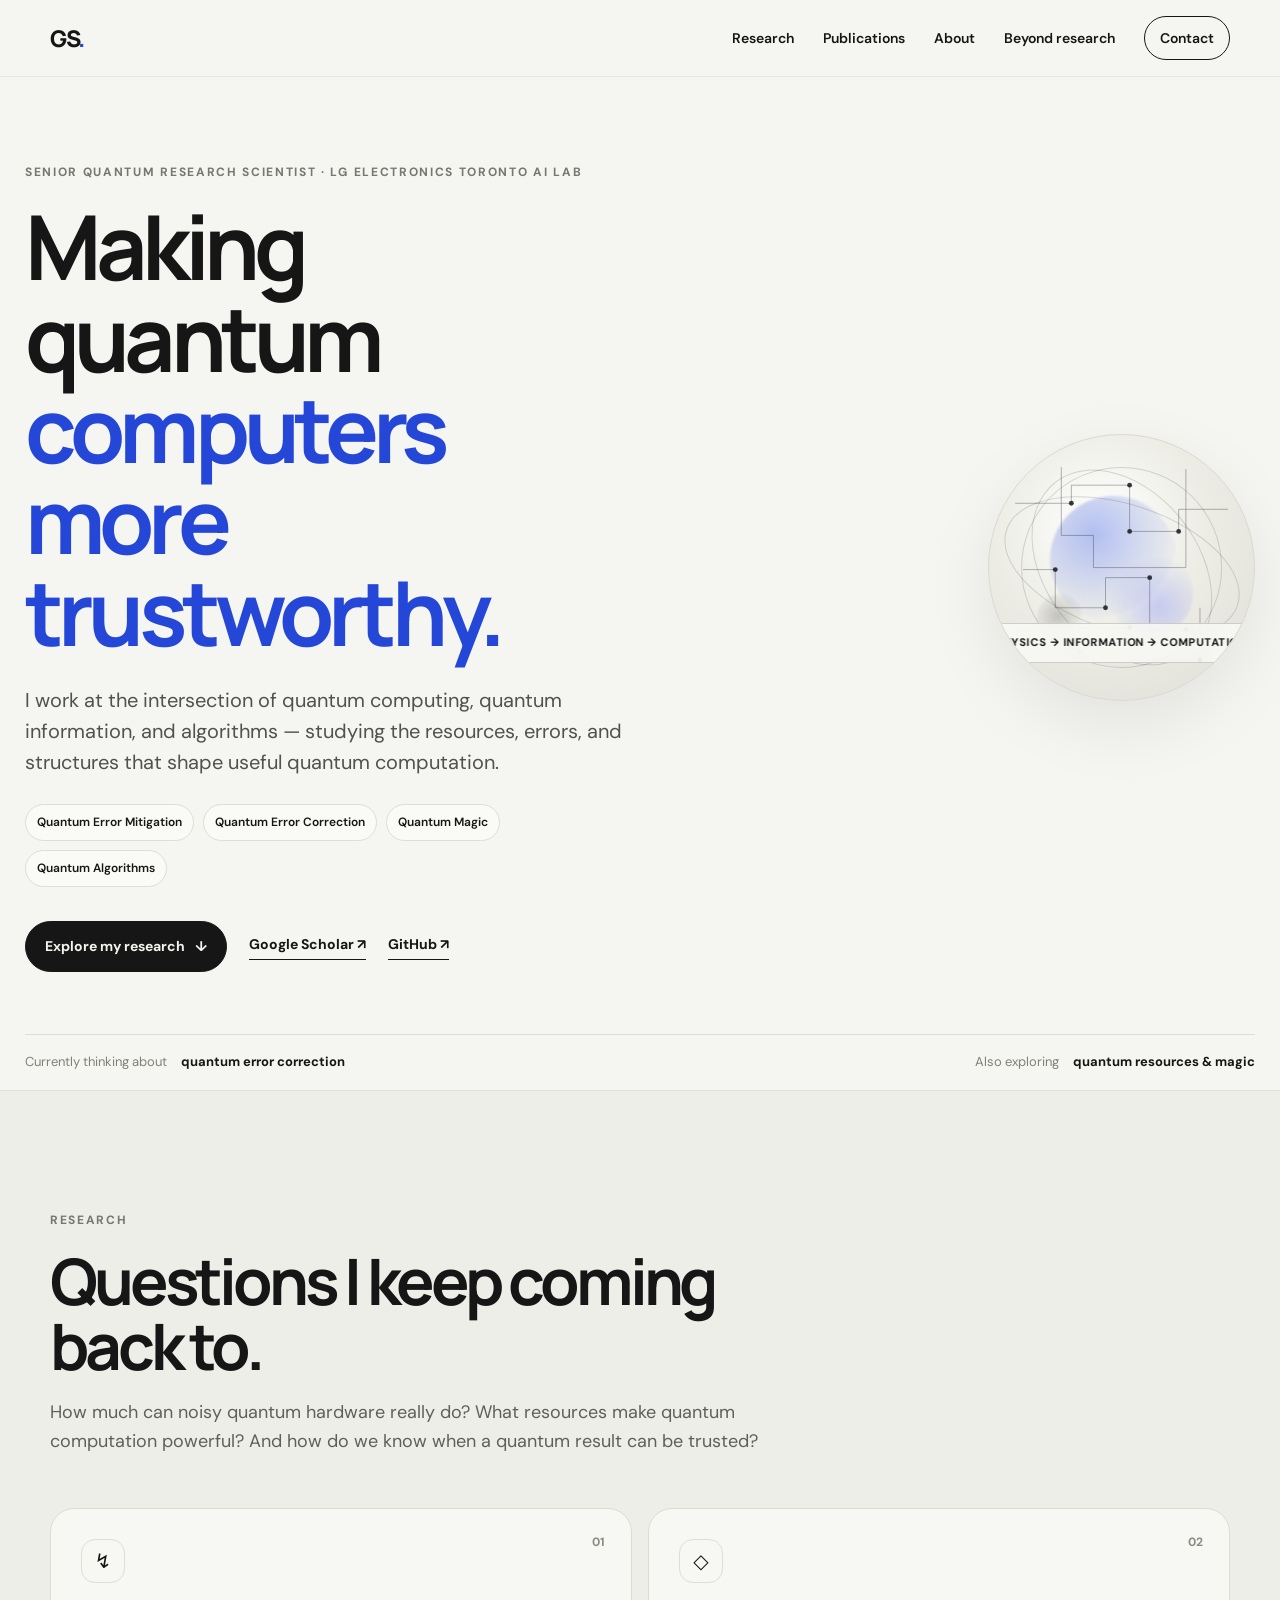
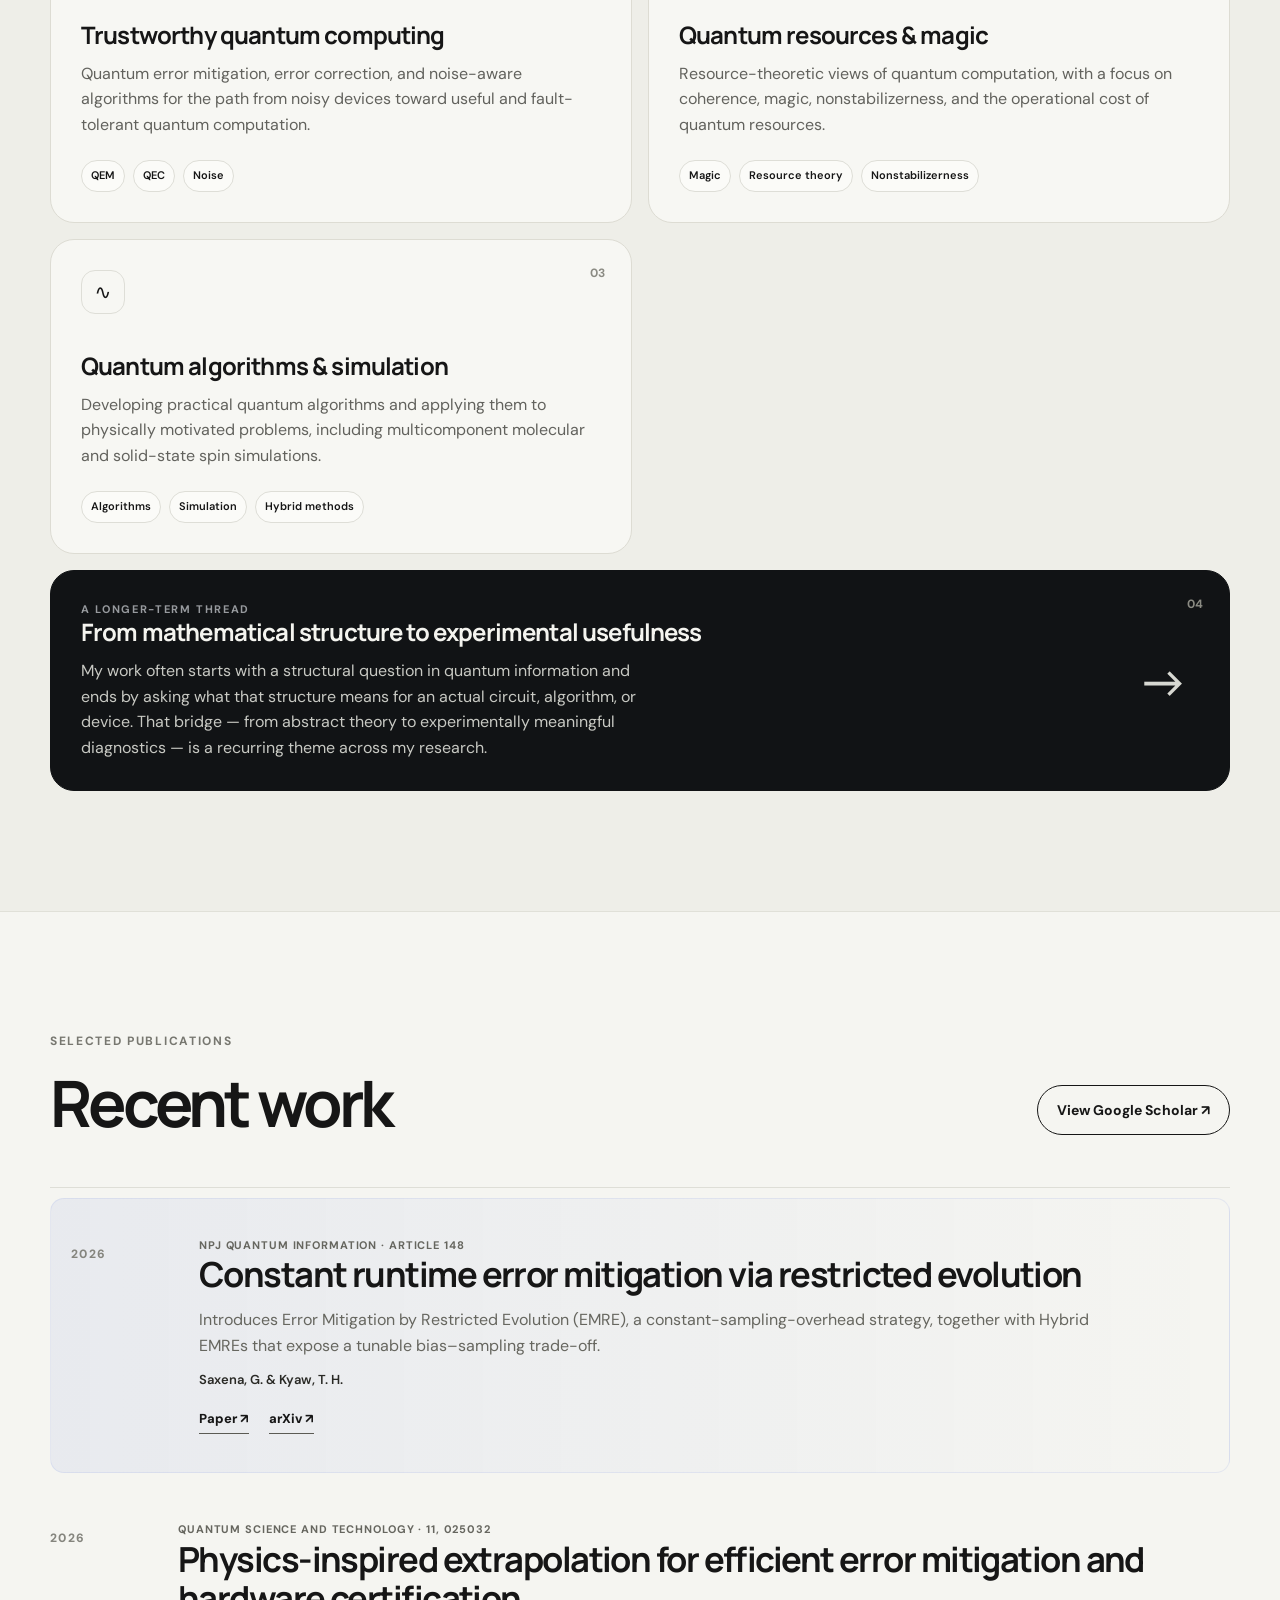
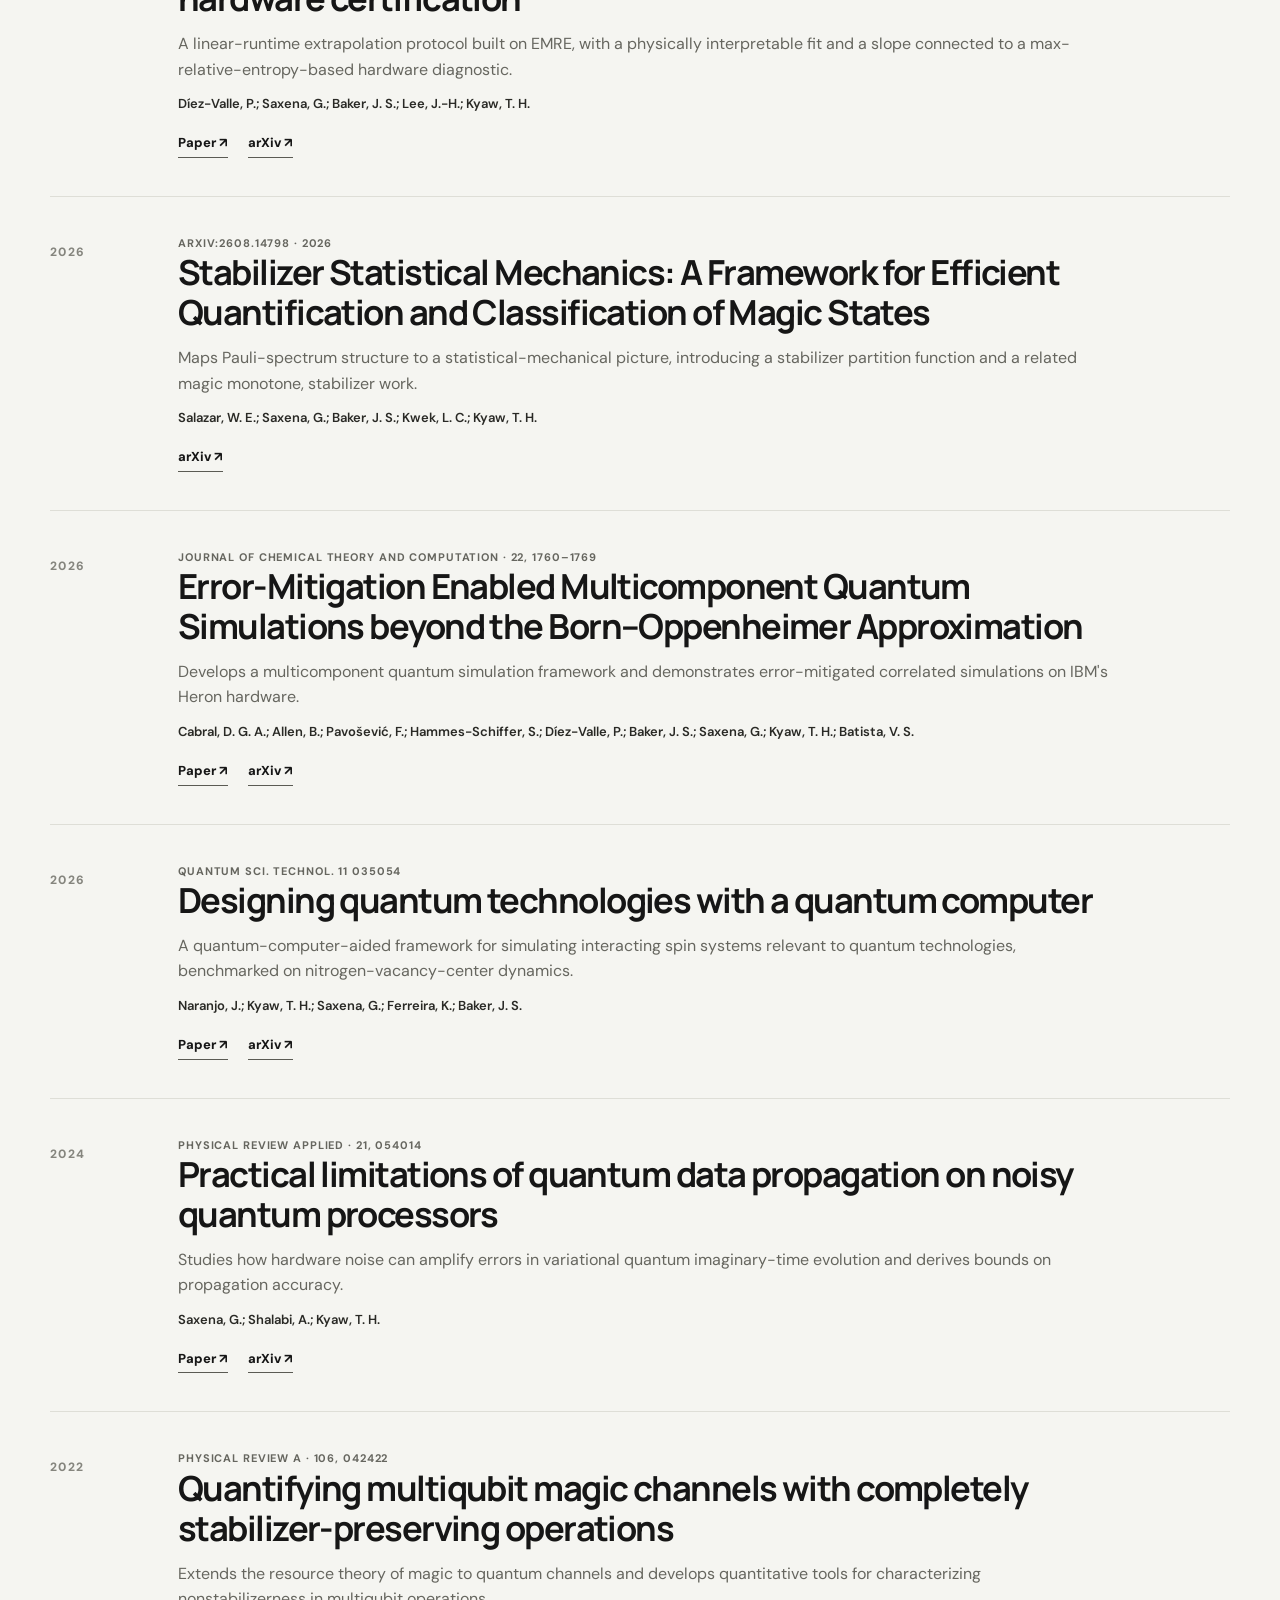
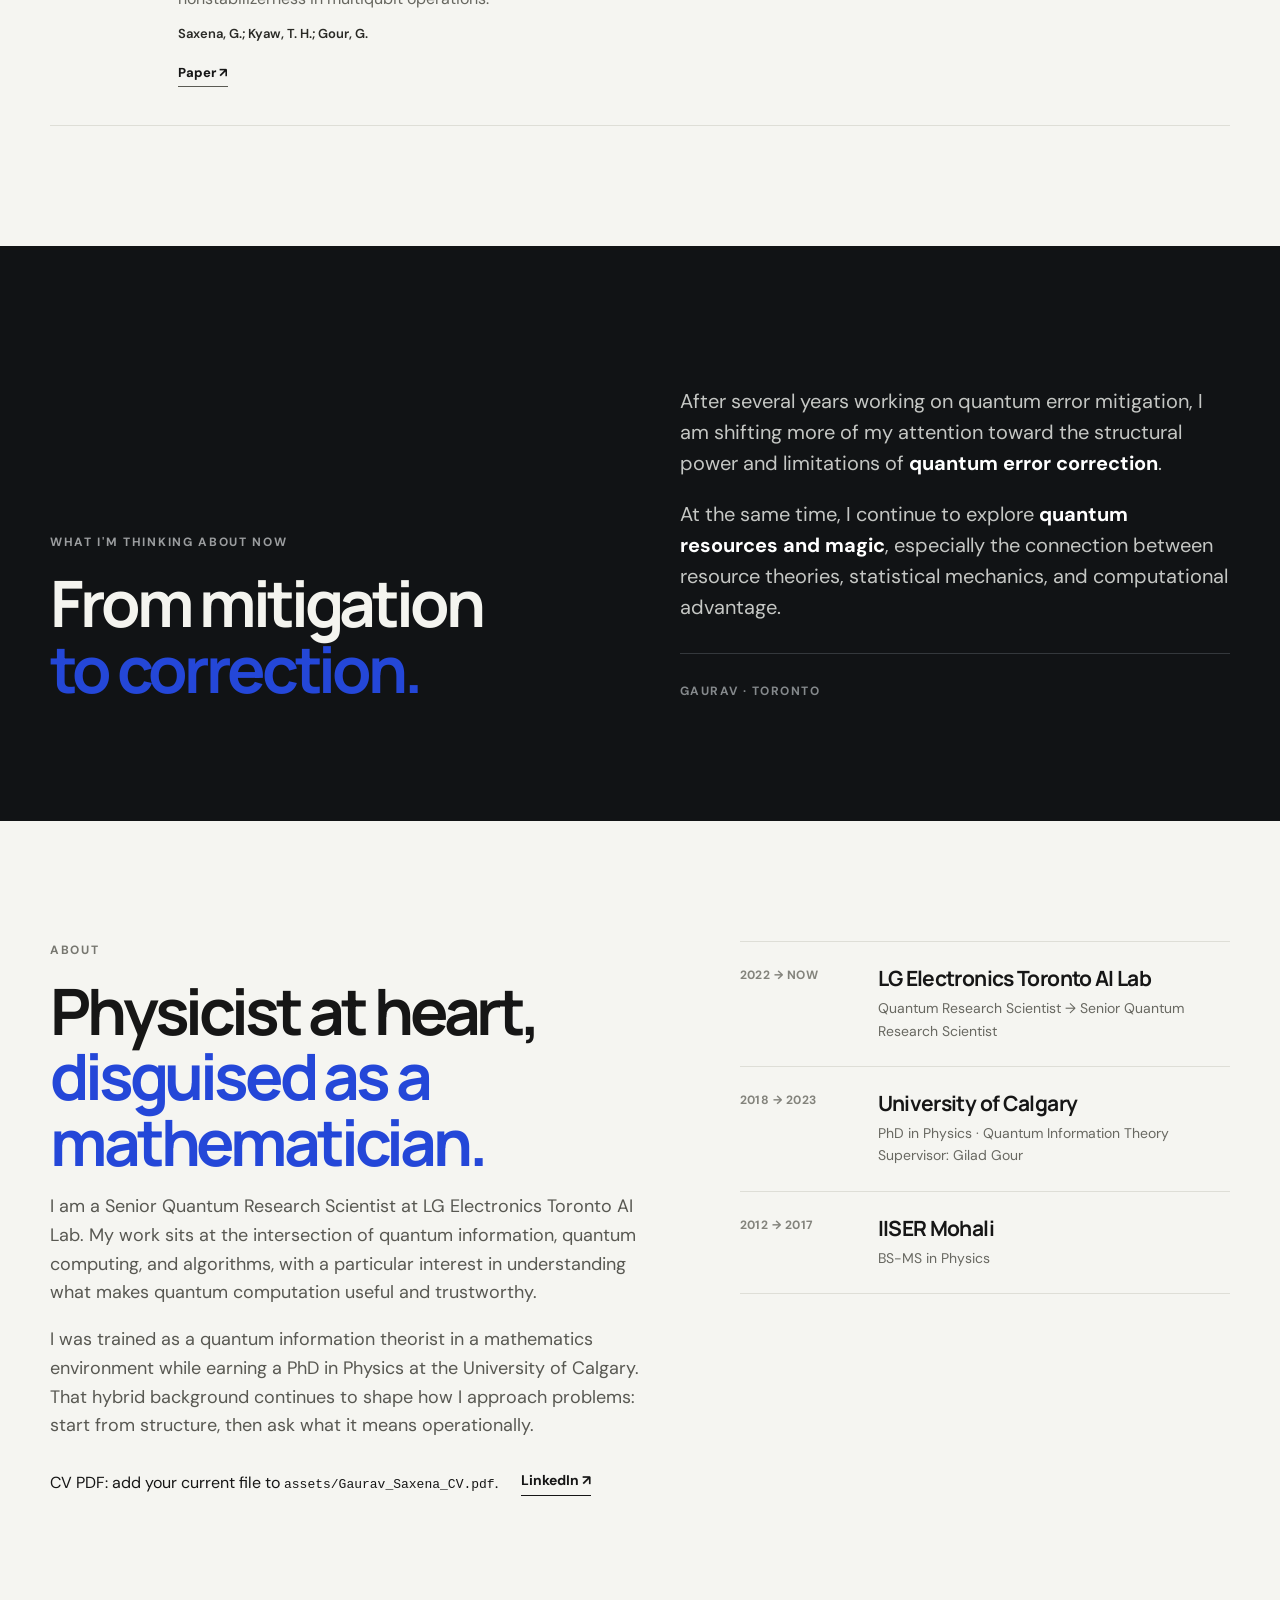
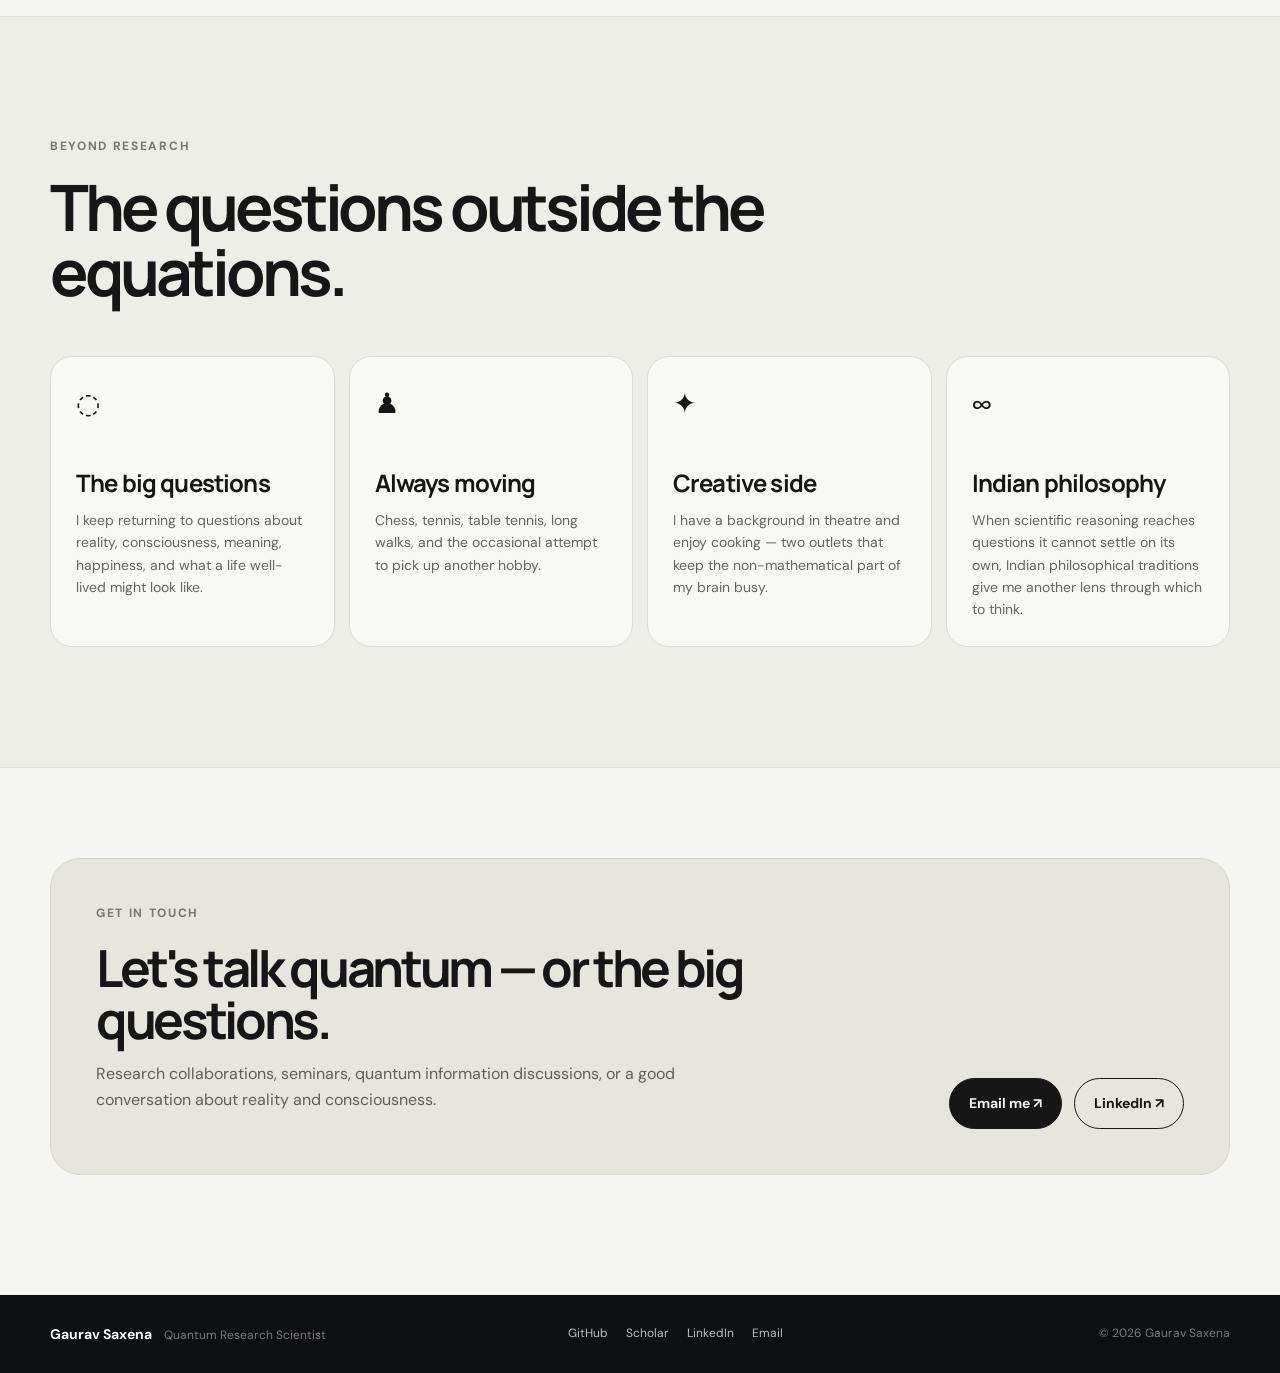
==== index.html @ 4ddc0a38 "Update index.html" ====
<!doctype html>
<html lang="en">
<head>
  <meta charset="utf-8" />
  <meta name="viewport" content="width=device-width, initial-scale=1" />
  <meta name="description" content="Gaurav Saxena — Senior Quantum Research Scientist working on quantum computing, quantum information, quantum error mitigation, quantum error correction, and quantum resources." />
  <meta name="author" content="Gaurav Saxena" />
  <meta property="og:title" content="Gaurav Saxena — Quantum Research Scientist" />
  <meta property="og:description" content="Quantum computing, quantum information, and making quantum computers more trustworthy." />
  <meta property="og:type" content="website" />
  <link rel="canonical" href="https://gaurav-saxena.github.io/" />
  <title>Gaurav Saxena — Quantum Research Scientist</title>
  <link rel="icon" href="assets/favicon.svg" type="image/svg+xml" />
  <link rel="preconnect" href="https://fonts.googleapis.com">
  <link rel="preconnect" href="https://fonts.gstatic.com" crossorigin>
  <link href="https://fonts.googleapis.com/css2?family=DM+Sans:wght@400;500;600;700&family=Manrope:wght@500;600;700;800&display=swap" rel="stylesheet">
  <link rel="stylesheet" href="styles.css" />
</head>
<body>
  <div class="progress" aria-hidden="true"><span></span></div>

  <header class="site-header">
    <div class="container nav-wrap">
      <a class="brand" href="#home" aria-label="Gaurav Saxena home">GS<span>.</span></a>
      <button class="menu-toggle" aria-label="Open navigation" aria-expanded="false">
        <span></span><span></span><span></span>
      </button>
      <nav class="nav" aria-label="Primary navigation">
        <a href="#research">Research</a>
        <a href="#publications">Publications</a>
        <a href="#about">About</a>
        <a href="#beyond">Beyond research</a>
        <a class="nav-cta" href="mailto:gaurav.phy0403@gmail.com">Contact</a>
      </nav>
    </div>
  </header>

  <main>
    <section class="hero section" id="home">
      <div class="hero-grid">
        <div class="hero-copy reveal">
          <p class="eyebrow">Senior Quantum Research Scientist · LG Electronics Toronto AI Lab</p>
          <h1>Making quantum<br><em>computers more trustworthy.</em></h1>
          <p class="hero-lead">I work at the intersection of quantum computing, quantum information, and algorithms — studying the resources, errors, and structures that shape useful quantum computation.</p>
          <div class="tag-row" aria-label="Research topics">
            <span>Quantum Error Mitigation</span>
            <span>Quantum Error Correction</span>
            <span>Quantum Magic</span>
            <span>Quantum Algorithms</span>
          </div>
          <div class="hero-actions">
            <a class="button button-dark" href="#research">Explore my research <span>↓</span></a>
            <a class="text-link" href="https://scholar.google.com/citations?user=7Rgm9icAAAAJ&hl=en" target="_blank" rel="noreferrer">Google Scholar ↗</a>
            <a class="text-link" href="https://github.com/gaurav-iiser" target="_blank" rel="noreferrer">GitHub ↗</a>
          </div>
        </div>

        <div class="hero-visual reveal delay-1" aria-label="Abstract quantum graphic">
          <div class="orb orb-a"></div>
          <div class="orb orb-b"></div>
          <div class="orb orb-c"></div>
          <div class="ring ring-1"></div>
          <div class="ring ring-2"></div>
          <div class="ring ring-3"></div>
          <svg class="circuit" viewBox="0 0 620 620" role="img" aria-label="Decorative quantum circuit illustration">
            <g fill="none" stroke="currentColor" stroke-width="1.5" opacity=".55">
              <path d="M45 150 H185 V105 H330 V220 H452 V165 H575" />
              <path d="M65 315 H145 V410 H270 V335 H380 V465 H570" />
              <path d="M160 60 V230 H240 V310 H470 V65" />
              <path d="M95 520 H205 V460 H330 V540 H505 V410" />
            </g>
            <g fill="currentColor" opacity=".9">
              <circle cx="185" cy="150" r="6"/><circle cx="330" cy="105" r="6"/><circle cx="330" cy="220" r="6"/>
              <circle cx="452" cy="220" r="6"/><circle cx="145" cy="315" r="6"/><circle cx="270" cy="410" r="6"/>
              <circle cx="380" cy="335" r="6"/><circle cx="470" cy="465" r="6"/><circle cx="205" cy="520" r="6"/>
              <circle cx="330" cy="460" r="6"/><circle cx="505" cy="540" r="6"/>
            </g>
          </svg>
          <div class="hero-badge">Physics → Information → Computation</div>
        </div>
      </div>
      <div class="hero-footer container">
        <div><span class="muted">Currently thinking about</span><strong>quantum error correction</strong></div>
        <div><span class="muted">Also exploring</span><strong>quantum resources &amp; magic</strong></div>
      </div>
    </section>

    <section class="section section-soft" id="research">
      <div class="container">
        <div class="section-head reveal">
          <p class="eyebrow">Research</p>
          <h2>Questions I keep coming back to.</h2>
          <p class="section-intro">How much can noisy quantum hardware really do? What resources make quantum computation powerful? And how do we know when a quantum result can be trusted?</p>
        </div>

        <div class="research-grid">
          <article class="research-card reveal">
            <div class="card-number">01</div>
            <div class="icon-box">↯</div>
            <h3>Trustworthy quantum computing</h3>
            <p>Quantum error mitigation, error correction, and noise-aware algorithms for the path from noisy devices toward useful and fault-tolerant quantum computation.</p>
            <div class="pill-list"><span>QEM</span><span>QEC</span><span>Noise</span></div>
          </article>
          <article class="research-card reveal delay-1">
            <div class="card-number">02</div>
            <div class="icon-box">◇</div>
            <h3>Quantum resources &amp; magic</h3>
            <p>Resource-theoretic views of quantum computation, with a focus on coherence, magic, nonstabilizerness, and the operational cost of quantum resources.</p>
            <div class="pill-list"><span>Magic</span><span>Resource theory</span><span>Nonstabilizerness</span></div>
          </article>
          <article class="research-card reveal delay-2">
            <div class="card-number">03</div>
            <div class="icon-box">∿</div>
            <h3>Quantum algorithms &amp; simulation</h3>
            <p>Developing practical quantum algorithms and applying them to physically motivated problems, including multicomponent molecular and solid-state spin simulations.</p>
            <div class="pill-list"><span>Algorithms</span><span>Simulation</span><span>Hybrid methods</span></div>
          </article>
          <article class="research-card research-card-wide reveal">
            <div class="card-number">04</div>
            <div>
              <p class="mini-label">A longer-term thread</p>
              <h3>From mathematical structure to experimental usefulness</h3>
              <p class="wide-copy">My work often starts with a structural question in quantum information and ends by asking what that structure means for an actual circuit, algorithm, or device. That bridge — from abstract theory to experimentally meaningful diagnostics — is a recurring theme across my research.</p>
            </div>
            <div class="research-arrow">→</div>
          </article>
        </div>
      </div>
    </section>

    <section class="section" id="publications">
      <div class="container">
        <div class="section-head publications-head reveal">
          <div>
            <p class="eyebrow">Selected publications</p>
            <h2>Recent work</h2>
          </div>
          <a class="button button-outline" href="https://scholar.google.com/citations?user=7Rgm9icAAAAJ&hl=en" target="_blank" rel="noreferrer">View Google Scholar ↗</a>
        </div>

        <div class="pub-list">
          <article class="pub reveal featured-pub">
            <div class="pub-year">2026</div>
            <div class="pub-main">
              <p class="pub-kicker">npj Quantum Information · Article 148</p>
              <h3>Constant runtime error mitigation via restricted evolution</h3>
              <p>Introduces Error Mitigation by Restricted Evolution (EMRE), a constant-sampling-overhead strategy, together with Hybrid EMREs that expose a tunable bias–sampling trade-off.</p>
              <div class="pub-meta"><span>Saxena, G. &amp; Kyaw, T. H.</span></div>
              <div class="pub-links"><a href="https://doi.org/10.1038/s41534-026-01284-1" target="_blank" rel="noreferrer">Paper ↗</a><a href="https://arxiv.org/abs/2409.06636" target="_blank" rel="noreferrer">arXiv ↗</a></div>
            </div>
          </article>

          <article class="pub reveal">
            <div class="pub-year">2026</div>
            <div class="pub-main">
              <p class="pub-kicker">Quantum Science and Technology · 11, 025032</p>
              <h3>Physics-inspired extrapolation for efficient error mitigation and hardware certification</h3>
              <p>A linear-runtime extrapolation protocol built on EMRE, with a physically interpretable fit and a slope connected to a max-relative-entropy-based hardware diagnostic.</p>
              <div class="pub-meta"><span>Díez-Valle, P.; Saxena, G.; Baker, J. S.; Lee, J.-H.; Kyaw, T. H.</span></div>
              <div class="pub-links"><a href="https://doi.org/10.1088/2058-9565/ae5555" target="_blank" rel="noreferrer">Paper ↗</a><a href="https://arxiv.org/abs/2505.07977" target="_blank" rel="noreferrer">arXiv ↗</a></div>
            </div>
          </article>

          <article class="pub reveal">
            <div class="pub-year">2026</div>
            <div class="pub-main">
              <p class="pub-kicker">arXiv:2608.14798 · 2026</p>
              <h3>Stabilizer Statistical Mechanics: A Framework for Efficient Quantification and Classification of Magic States</h3>
              <p>Maps Pauli-spectrum structure to a statistical-mechanical picture, introducing a stabilizer partition function and a related magic monotone, stabilizer work.</p>
              <div class="pub-meta"><span>Salazar, W. E.; Saxena, G.; Baker, J. S.; Kwek, L. C.; Kyaw, T. H.</span></div>
              <div class="pub-links"><a href="https://arxiv.org/abs/2608.14798" target="_blank" rel="noreferrer">arXiv ↗</a></div>
            </div>
          </article>

          <article class="pub reveal">
            <div class="pub-year">2026</div>
            <div class="pub-main">
              <p class="pub-kicker">Journal of Chemical Theory and Computation · 22, 1760–1769</p>
              <h3>Error-Mitigation Enabled Multicomponent Quantum Simulations beyond the Born–Oppenheimer Approximation</h3>
              <p>Develops a multicomponent quantum simulation framework and demonstrates error-mitigated correlated simulations on IBM's Heron hardware.</p>
              <div class="pub-meta"><span>Cabral, D. G. A.; Allen, B.; Pavošević, F.; Hammes-Schiffer, S.; Díez-Valle, P.; Baker, J. S.; Saxena, G.; Kyaw, T. H.; Batista, V. S.</span></div>
              <div class="pub-links"><a href="https://doi.org/10.1021/acs.jctc.5c01911" target="_blank" rel="noreferrer">Paper ↗</a><a href="https://arxiv.org/abs/2511.11941" target="_blank" rel="noreferrer">arXiv ↗</a></div>
            </div>
          </article>

          <article class="pub reveal">
            <div class="pub-year">2026</div>
            <div class="pub-main">
              <p class="pub-kicker">Quantum Sci. Technol. 11 035054</p>
              <h3>Designing quantum technologies with a quantum computer</h3>
              <p>A quantum-computer-aided framework for simulating interacting spin systems relevant to quantum technologies, benchmarked on nitrogen-vacancy-center dynamics.</p>
              <div class="pub-meta"><span>Naranjo, J.; Kyaw, T. H.; Saxena, G.; Ferreira, K.; Baker, J. S.</span></div>
              <div class="pub-links"><a href="https://iopscience.iop.org/article/10.1088/2058-9565/ae89de" target="_blank" rel="noreferrer">Paper ↗</a><a href="https://arxiv.org/abs/2601.22091" target="_blank" rel="noreferrer">arXiv ↗</a></div>
            </div>
          </article>

          <article class="pub reveal">
            <div class="pub-year">2024</div>
            <div class="pub-main">
              <p class="pub-kicker">Physical Review Applied · 21, 054014</p>
              <h3>Practical limitations of quantum data propagation on noisy quantum processors</h3>
              <p>Studies how hardware noise can amplify errors in variational quantum imaginary-time evolution and derives bounds on propagation accuracy.</p>
              <div class="pub-meta"><span>Saxena, G.; Shalabi, A.; Kyaw, T. H.</span></div>
              <div class="pub-links"><a href="https://doi.org/10.1103/PhysRevApplied.21.054014" target="_blank" rel="noreferrer">Paper ↗</a><a href="https://arxiv.org/abs/2306.13046" target="_blank" rel="noreferrer">arXiv ↗</a></div>
            </div>
          </article>

          <article class="pub reveal">
            <div class="pub-year">2022</div>
            <div class="pub-main">
              <p class="pub-kicker">Physical Review A · 106, 042422</p>
              <h3>Quantifying multiqubit magic channels with completely stabilizer-preserving operations</h3>
              <p>Extends the resource theory of magic to quantum channels and develops quantitative tools for characterizing nonstabilizerness in multiqubit operations.</p>
              <div class="pub-meta"><span>Saxena, G.; Kyaw, T. H.; Gour, G.</span></div>
              <div class="pub-links"><a href="https://journals.aps.org/pra/abstract/10.1103/PhysRevA.106.042422" target="_blank" rel="noreferrer">Paper ↗</a></div>
            </div>
          </article>
        </div>
      </div>
    </section>

    <section class="section section-ink" id="now">
      <div class="container now-grid">
        <div class="reveal">
          <p class="eyebrow eyebrow-light">What I'm thinking about now</p>
          <h2>From mitigation<br><em>to correction.</em></h2>
        </div>
        <div class="now-copy reveal delay-1">
          <p>After several years working on quantum error mitigation, I am shifting more of my attention toward the structural power and limitations of <strong>quantum error correction</strong>.</p>
          <p>At the same time, I continue to explore <strong>quantum resources and magic</strong>, especially the connection between resource theories, statistical mechanics, and computational advantage.</p>
          <div class="now-signature">Gaurav · Toronto</div>
        </div>
      </div>
    </section>

    <section class="section" id="about">
      <div class="container about-grid">
        <div class="about-copy reveal">
          <p class="eyebrow">About</p>
          <h2>Physicist at heart,<br><em>disguised as a mathematician.</em></h2>
          <p>I am a Senior Quantum Research Scientist at LG Electronics Toronto AI Lab. My work sits at the intersection of quantum information, quantum computing, and algorithms, with a particular interest in understanding what makes quantum computation useful and trustworthy.</p>
          <p>I was trained as a quantum information theorist in a mathematics environment while earning a PhD in Physics at the University of Calgary. That hybrid background continues to shape how I approach problems: start from structure, then ask what it means operationally.</p>
          <div class="about-links"><span class="cv-note">CV PDF: add your current file to <code>assets/Gaurav_Saxena_CV.pdf</code>.</span><a class="text-link" href="https://www.linkedin.com/in/gaurav-iiser" target="_blank" rel="noreferrer">LinkedIn ↗</a></div>
        </div>
        <div class="timeline reveal delay-1">
          <div class="timeline-item">
            <span class="timeline-date">2022 → now</span>
            <div><h3>LG Electronics Toronto AI Lab</h3><p>Quantum Research Scientist → Senior Quantum Research Scientist</p></div>
          </div>
          <div class="timeline-item">
            <span class="timeline-date">2018 → 2023</span>
            <div><h3>University of Calgary</h3><p>PhD in Physics · Quantum Information Theory<br>Supervisor: Gilad Gour</p></div>
          </div>
          <div class="timeline-item">
            <span class="timeline-date">2012 → 2017</span>
            <div><h3>IISER Mohali</h3><p>BS-MS in Physics</p></div>
          </div>
        </div>
      </div>
    </section>

    <section class="section section-soft" id="beyond">
      <div class="container">
        <div class="section-head reveal">
          <p class="eyebrow">Beyond research</p>
          <h2>The questions outside the equations.</h2>
        </div>
        <div class="beyond-grid">
          <article class="beyond-card reveal"><span class="beyond-icon">◌</span><h3>The big questions</h3><p>I keep returning to questions about reality, consciousness, meaning, happiness, and what a life well-lived might look like.</p></article>
          <article class="beyond-card reveal delay-1"><span class="beyond-icon">♟</span><h3>Always moving</h3><p>Chess, tennis, table tennis, long walks, and the occasional attempt to pick up another hobby.</p></article>
          <article class="beyond-card reveal delay-2"><span class="beyond-icon">✦</span><h3>Creative side</h3><p>I have a background in theatre and enjoy cooking — two outlets that keep the non-mathematical part of my brain busy.</p></article>
          <article class="beyond-card reveal"><span class="beyond-icon">∞</span><h3>Indian philosophy</h3><p>When scientific reasoning reaches questions it cannot settle on its own, Indian philosophical traditions give me another lens through which to think.</p></article>
        </div>
      </div>
    </section>

    <section class="section section-contact" id="contact">
      <div class="container contact-card reveal">
        <div>
          <p class="eyebrow">Get in touch</p>
          <h2>Let's talk quantum — or the big questions.</h2>
          <p>Research collaborations, seminars, quantum information discussions, or a good conversation about reality and consciousness.</p>
        </div>
        <div class="contact-actions">
          <a class="button button-dark" href="mailto:gaurav.phy0403@gmail.com">Email me ↗</a>
          <a class="button button-outline" href="https://www.linkedin.com/in/gaurav-iiser" target="_blank" rel="noreferrer">LinkedIn ↗</a>
        </div>
      </div>
    </section>
  </main>

  <footer class="footer">
    <div class="container footer-inner">
      <div><strong>Gaurav Saxena</strong><span>Quantum Research Scientist</span></div>
      <div class="footer-links"><a href="https://github.com/gaurav-iiser" target="_blank" rel="noreferrer">GitHub</a><a href="https://scholar.google.com/citations?user=7Rgm9icAAAAJ&hl=en" target="_blank" rel="noreferrer">Scholar</a><a href="https://www.linkedin.com/in/gaurav-iiser" target="_blank" rel="noreferrer">LinkedIn</a><a href="mailto:gaurav.phy0403@gmail.com">Email</a></div>
      <div class="footer-note">© <span id="year"></span> Gaurav Saxena</div>
    </div>
  </footer>

  <script src="script.js"></script>
</body>
</html>
---- styles.css ----
:root{
  --bg:#f5f5f1;
  --paper:#fbfbf8;
  --ink:#161616;
  --muted:#686863;
  --line:#deded7;
  --soft:#e9e9e1;
  --accent:#2447d8;
  --accent-2:#7a86ff;
  --dark:#111315;
  --dark-2:#1b1e21;
  --white:#f4f4ef;
  --shadow:0 24px 70px rgba(19,22,28,.08);
  --radius:24px;
  --sans:"DM Sans", system-ui, -apple-system, BlinkMacSystemFont, "Segoe UI", sans-serif;
  --display:"Manrope", var(--sans);
}
*{box-sizing:border-box}
html{scroll-behavior:smooth}
body{margin:0;background:var(--bg);color:var(--ink);font-family:var(--sans);line-height:1.6;-webkit-font-smoothing:antialiased}
a{color:inherit;text-decoration:none}
.container{width:min(1180px,calc(100% - 48px));margin:0 auto}
.progress{position:fixed;top:0;left:0;right:0;height:3px;z-index:100;background:transparent}.progress span{display:block;height:100%;width:0;background:var(--accent)}
.site-header{position:sticky;top:0;z-index:80;background:rgba(245,245,241,.9);backdrop-filter:blur(14px);border-bottom:1px solid rgba(222,222,215,.65)}
.nav-wrap{min-height:76px;display:flex;align-items:center;justify-content:space-between;gap:24px}
.brand{font:800 23px/1 var(--display);letter-spacing:-.06em}.brand span{color:var(--accent)}
.nav{display:flex;align-items:center;gap:29px;font-size:14px;font-weight:600}.nav a{transition:opacity .2s ease}.nav a:hover{opacity:.55}.nav-cta{padding:10px 15px;border:1px solid var(--ink);border-radius:999px}.menu-toggle{display:none;background:none;border:0;padding:8px}.menu-toggle span{display:block;width:24px;height:2px;background:var(--ink);margin:5px 0}
.section{padding:120px 0}.hero{padding:86px 0 0;min-height:calc(100vh - 76px);display:flex;flex-direction:column;justify-content:space-between}.hero-grid{width:min(1230px,calc(100% - 48px));margin:0 auto;display:grid;grid-template-columns:1.05fr .95fr;gap:56px;align-items:center}.eyebrow{margin:0 0 18px;text-transform:uppercase;letter-spacing:.14em;font-size:12px;font-weight:700;color:#777770}.hero h1,.section h2{font-family:var(--display);letter-spacing:-.065em;line-height:1.02;margin:0}.hero h1{font-size:clamp(52px,7vw,94px);max-width:780px}.hero h1 em,.section h2 em{font-style:normal;color:var(--accent)}.hero-lead{max-width:690px;font-size:20px;line-height:1.55;color:#51514d;margin:28px 0 26px}.tag-row{display:flex;flex-wrap:wrap;gap:9px}.tag-row span,.pill-list span{display:inline-flex;align-items:center;border:1px solid var(--line);background:rgba(255,255,255,.42);padding:8px 11px;border-radius:999px;font-size:12px;font-weight:600}.hero-actions{display:flex;align-items:center;gap:22px;flex-wrap:wrap;margin-top:34px}.button{display:inline-flex;align-items:center;justify-content:center;gap:10px;border-radius:999px;padding:13px 19px;font-weight:700;font-size:14px;transition:transform .2s ease,background .2s ease,border-color .2s ease}.button:hover{transform:translateY(-2px)}.button-dark{background:var(--ink);color:var(--white);border:1px solid var(--ink)}.button-outline{border:1px solid var(--ink);background:transparent}.text-link{font-size:14px;font-weight:700;border-bottom:1px solid currentColor;padding-bottom:3px}.hero-visual{position:relative;aspect-ratio:1/1;max-width:610px;margin-left:auto;display:grid;place-items:center;overflow:hidden;border:1px solid #d9d9d0;background:radial-gradient(circle at 42% 35%,#ffffff 0,#ecece4 48%,#deded6 100%);border-radius:50%;box-shadow:var(--shadow)}.orb{position:absolute;border-radius:50%;filter:blur(1px)}.orb-a{width:48%;height:48%;left:23%;top:23%;background:radial-gradient(circle at 35% 30%,rgba(36,71,216,.35),rgba(36,71,216,.03) 67%,transparent 70%)}.orb-b{width:32%;height:32%;left:45%;top:44%;background:radial-gradient(circle at 60% 65%,rgba(122,134,255,.34),transparent 68%)}.orb-c{width:18%;height:18%;left:18%;top:60%;background:radial-gradient(circle at 45% 45%,rgba(0,0,0,.18),transparent 70%)}.ring{position:absolute;border:1px solid rgba(28,31,36,.16);border-radius:50%}.ring-1{width:76%;height:76%;transform:rotate(22deg)}.ring-2{width:58%;height:82%;transform:rotate(-38deg)}.ring-3{width:92%;height:48%;transform:rotate(18deg)}.circuit{width:94%;height:94%;color:#20242a;position:relative;z-index:2}.hero-badge{position:absolute;z-index:3;bottom:14%;left:50%;transform:translateX(-50%);padding:10px 14px;border:1px solid rgba(20,20,20,.18);background:rgba(250,250,246,.84);backdrop-filter:blur(8px);border-radius:999px;white-space:nowrap;font-size:11px;letter-spacing:.05em;text-transform:uppercase;font-weight:700}.hero-footer{width:min(1230px,calc(100% - 48px));margin:62px auto 0;border-top:1px solid var(--line);display:grid;grid-template-columns:1fr 1fr;gap:0}.hero-footer>div{display:flex;gap:14px;align-items:center;padding:17px 0;font-size:13px}.hero-footer>div+div{justify-content:flex-end}.muted{color:#81817b}.hero-footer strong{font-size:13px}
.section-soft{background:#eeeee8;border-top:1px solid #e0e0d8;border-bottom:1px solid #e0e0d8}.section-head{max-width:760px;margin-bottom:52px}.section h2{font-size:clamp(40px,5vw,67px)}.section-intro{font-size:18px;color:#60605a;max-width:760px;margin:20px 0 0}.research-grid{display:grid;grid-template-columns:repeat(2,1fr);gap:16px}.research-card{position:relative;min-height:300px;padding:30px;background:rgba(255,255,255,.48);border:1px solid #dddcd3;border-radius:var(--radius);transition:transform .25s ease,box-shadow .25s ease}.research-card:hover{transform:translateY(-4px);box-shadow:0 18px 42px rgba(0,0,0,.07)}.research-card-wide{grid-column:1/-1;display:grid;grid-template-columns:1fr auto;align-items:center;min-height:220px;background:var(--dark);color:var(--white);border-color:var(--dark)}.card-number{position:absolute;top:24px;right:26px;color:#8b8b83;font-size:12px;font-weight:700}.icon-box{width:44px;height:44px;border-radius:14px;display:grid;place-items:center;border:1px solid var(--line);margin-bottom:38px;font-size:20px}.research-card h3,.beyond-card h3{font:700 24px/1.15 var(--display);letter-spacing:-.035em;margin:0 0 12px}.research-card p{color:#62625d;margin:0;max-width:580px}.research-card-wide p{color:#c8c9c3}.mini-label{text-transform:uppercase!important;letter-spacing:.15em;color:#979a9e!important;font-size:11px!important;font-weight:700}.wide-copy{max-width:760px}.research-arrow{font:500 52px/1 var(--display);color:#d7d8d2;padding-right:10px}.pill-list{display:flex;gap:8px;flex-wrap:wrap;margin-top:23px}.pill-list span{font-size:11px;padding:6px 9px}.research-card-wide .pill-list span{border-color:#4a4d51;background:#202327;color:#ddd}
.publications-head{display:flex;align-items:end;justify-content:space-between;gap:24px;max-width:none}.pub-list{border-top:1px solid var(--line)}.pub{display:grid;grid-template-columns:100px 1fr;gap:28px;padding:38px 0;border-bottom:1px solid var(--line)}.pub-year{font-size:12px;font-weight:800;letter-spacing:.12em;text-transform:uppercase;color:#85857e;padding-top:8px}.pub-kicker{margin:0 0 9px;text-transform:uppercase;letter-spacing:.08em;font-size:11px;color:#81817b;font-weight:700}.pub h3{font:700 clamp(23px,2.7vw,35px)/1.15 var(--display);letter-spacing:-.045em;margin:0 0 13px;max-width:980px}.pub p{max-width:930px;color:#66665f;margin:0}.pub-meta{margin-top:12px;font-size:13px;color:#292925;font-weight:600}.pub-links{display:flex;gap:20px;margin-top:18px}.pub-links a{font-size:13px;font-weight:800;border-bottom:1px solid #5b5b54;padding-bottom:3px}.featured-pub{background:linear-gradient(90deg,rgba(36,71,216,.06),transparent);padding-left:20px;padding-right:20px;border-radius:14px;margin:10px 0;border:1px solid rgba(36,71,216,.08)}
.section-ink{background:var(--dark);color:var(--white)}.eyebrow-light{color:#9b9d9f}.now-grid{display:grid;grid-template-columns:1fr 1fr;gap:80px;align-items:end}.section-ink h2{color:var(--white)}.now-copy{font-size:20px;line-height:1.55;color:#c5c7c4;max-width:620px}.now-copy strong{color:#fff}.now-signature{padding-top:28px;margin-top:30px;border-top:1px solid #34383c;font-size:12px;text-transform:uppercase;letter-spacing:.12em;color:#85898c;font-weight:700}
.about-grid{display:grid;grid-template-columns:1.1fr .9fr;gap:90px;align-items:start}.about-copy>p:not(.eyebrow){font-size:18px;color:#585852;max-width:680px}.about-links{display:flex;align-items:center;gap:23px;margin-top:29px}.timeline{border-top:1px solid var(--line)}.timeline-item{display:grid;grid-template-columns:120px 1fr;gap:18px;padding:24px 0;border-bottom:1px solid var(--line)}.timeline-date{font-size:12px;letter-spacing:.04em;text-transform:uppercase;color:#83837c;font-weight:700}.timeline h3{font:700 21px/1.2 var(--display);letter-spacing:-.03em;margin:0 0 6px}.timeline p{margin:0;color:#686861;font-size:14px}
.beyond-grid{display:grid;grid-template-columns:repeat(4,1fr);gap:14px}.beyond-card{background:rgba(255,255,255,.6);border:1px solid #dddcd3;border-radius:22px;padding:25px;min-height:270px}.beyond-icon{font-size:28px;display:block;margin-bottom:42px}.beyond-card p{color:#65655f;font-size:14px;margin:0}
.section-contact{padding:90px 0 120px}.contact-card{background:#e6e6de;border:1px solid #d6d6ce;border-radius:30px;padding:45px;display:flex;justify-content:space-between;align-items:end;gap:50px}.contact-card h2{font-size:clamp(34px,4vw,56px);max-width:770px}.contact-card>div:first-child p:last-child{max-width:650px;color:#60605a;font-size:16px}.contact-actions{display:flex;gap:12px;flex-wrap:wrap;justify-content:flex-end}
.footer{background:#0d0f11;color:#bebfbc;padding:28px 0}.footer-inner{display:grid;grid-template-columns:1.2fr 1fr 1fr;align-items:center;gap:24px;font-size:12px}.footer-inner strong{color:#fff;font-size:14px;margin-right:12px}.footer-inner span{color:#777b7e}.footer-links{display:flex;gap:18px;justify-content:center}.footer-links a:hover{color:#fff}.footer-note{text-align:right;color:#777b7e}
.reveal{opacity:0;transform:translateY(22px);transition:opacity .75s ease,transform .75s ease}.reveal.is-visible{opacity:1;transform:none}.delay-1{transition-delay:.08s}.delay-2{transition-delay:.16s}
@media (max-width:980px){.hero-grid,.about-grid,.now-grid{grid-template-columns:1fr}.hero-visual{max-width:560px;margin:10px auto 0}.hero{min-height:auto;padding-bottom:30px}.hero-footer{margin-top:60px}.beyond-grid{grid-template-columns:repeat(2,1fr)}.research-grid{grid-template-columns:1fr}.research-card-wide{grid-column:auto}.footer-inner{grid-template-columns:1fr 1fr}.footer-note{text-align:left}.footer-links{justify-content:flex-start}}
@media (max-width:740px){.container,.hero-grid,.hero-footer{width:min(100% - 32px,1180px)}.nav{position:absolute;right:16px;top:68px;display:none;flex-direction:column;align-items:stretch;gap:0;width:min(280px,calc(100vw - 32px));padding:10px;background:rgba(250,250,247,.98);border:1px solid var(--line);border-radius:18px;box-shadow:var(--shadow)}.nav.open{display:flex}.nav a{padding:12px 10px}.nav-cta{margin-top:5px;text-align:center}.menu-toggle{display:block}.section{padding:84px 0}.hero{padding-top:55px}.hero h1{font-size:clamp(48px,14vw,72px)}.hero-lead{font-size:17px}.hero-visual{max-width:470px}.hero-footer{grid-template-columns:1fr}.hero-footer>div+div{justify-content:flex-start;border-top:1px solid var(--line)}.publications-head{align-items:start;flex-direction:column}.pub{grid-template-columns:1fr;gap:10px}.pub-year{padding-top:0}.featured-pub{padding-left:16px;padding-right:16px}.research-card{min-height:0}.research-card-wide{grid-template-columns:1fr}.research-arrow{display:none}.beyond-grid{grid-template-columns:1fr}.contact-card{padding:30px;align-items:start;flex-direction:column}.contact-actions{justify-content:flex-start}.footer-inner{grid-template-columns:1fr}.footer-note{text-align:left}.footer-links{flex-wrap:wrap}.timeline-item{grid-template-columns:1fr}.about-grid{gap:52px}}
@media (prefers-reduced-motion:reduce){html{scroll-behavior:auto}.reveal{opacity:1;transform:none;transition:none}.button,.research-card{transition:none}}
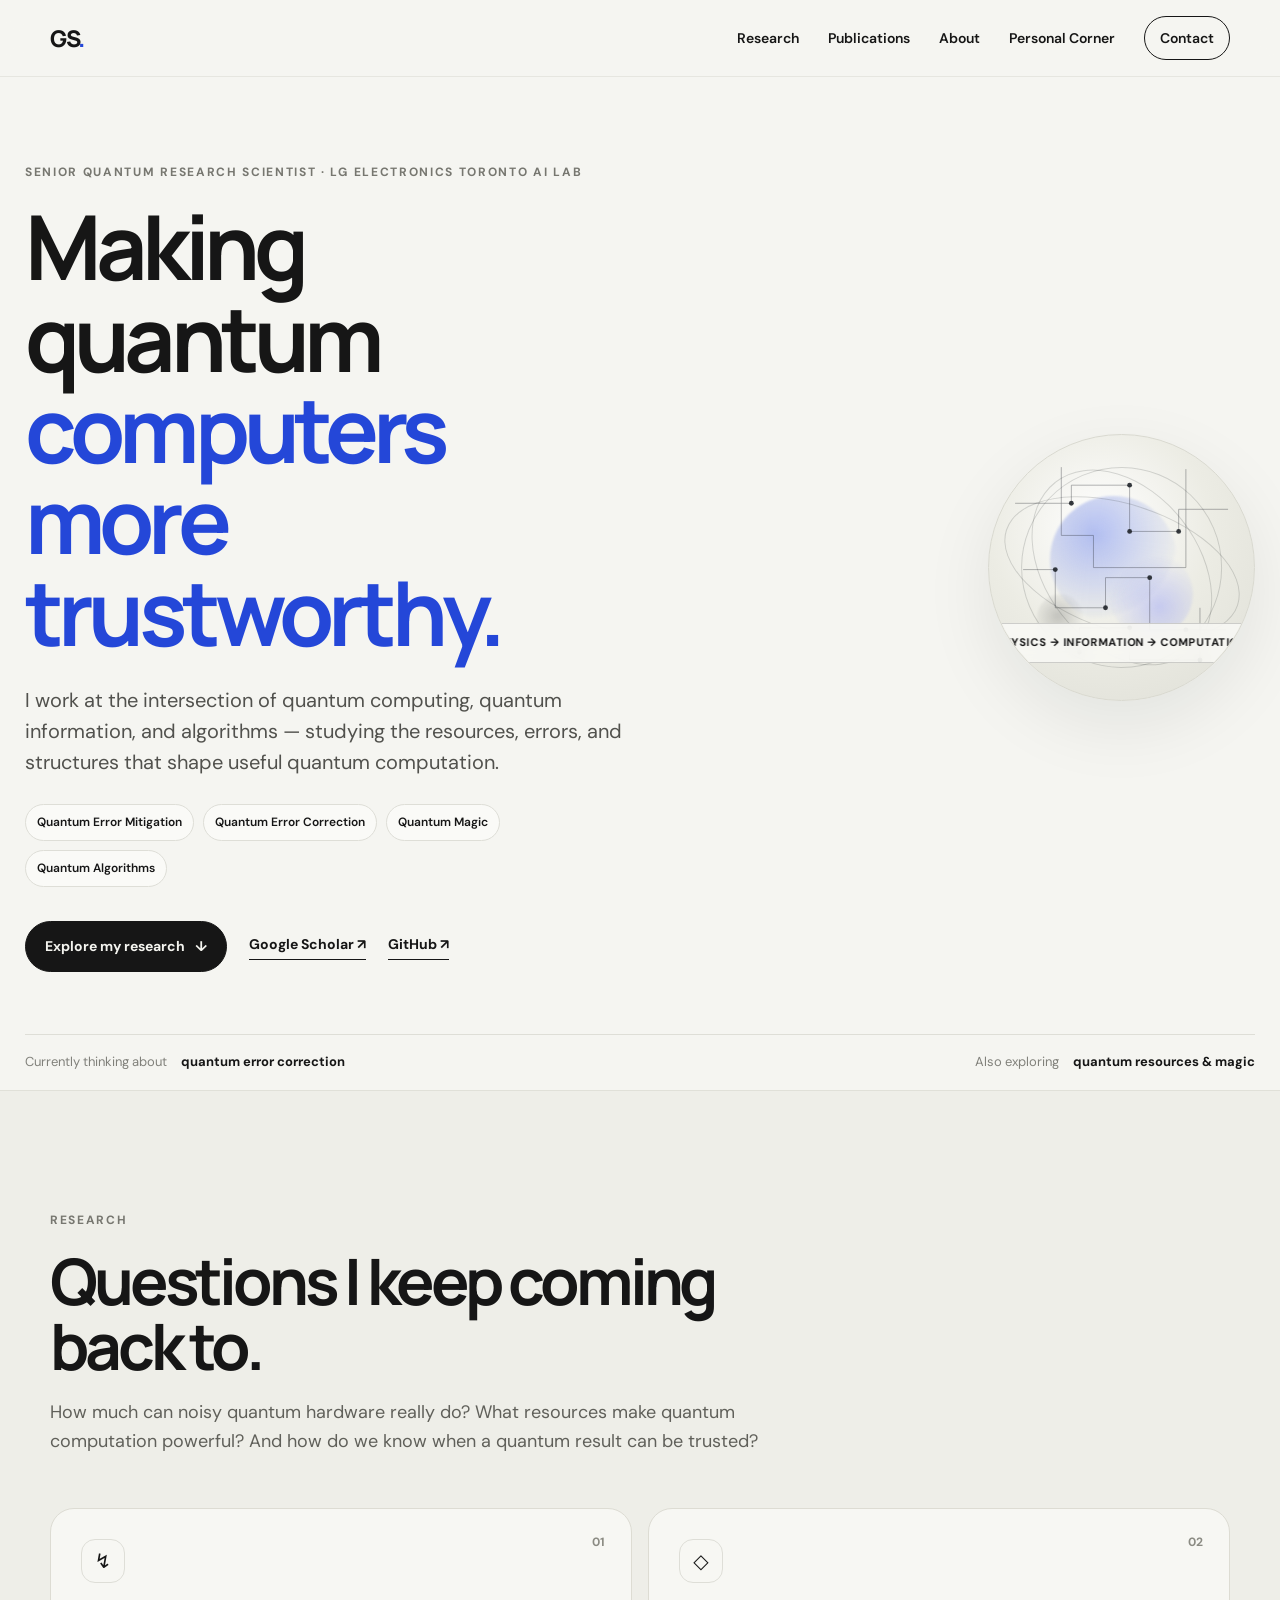
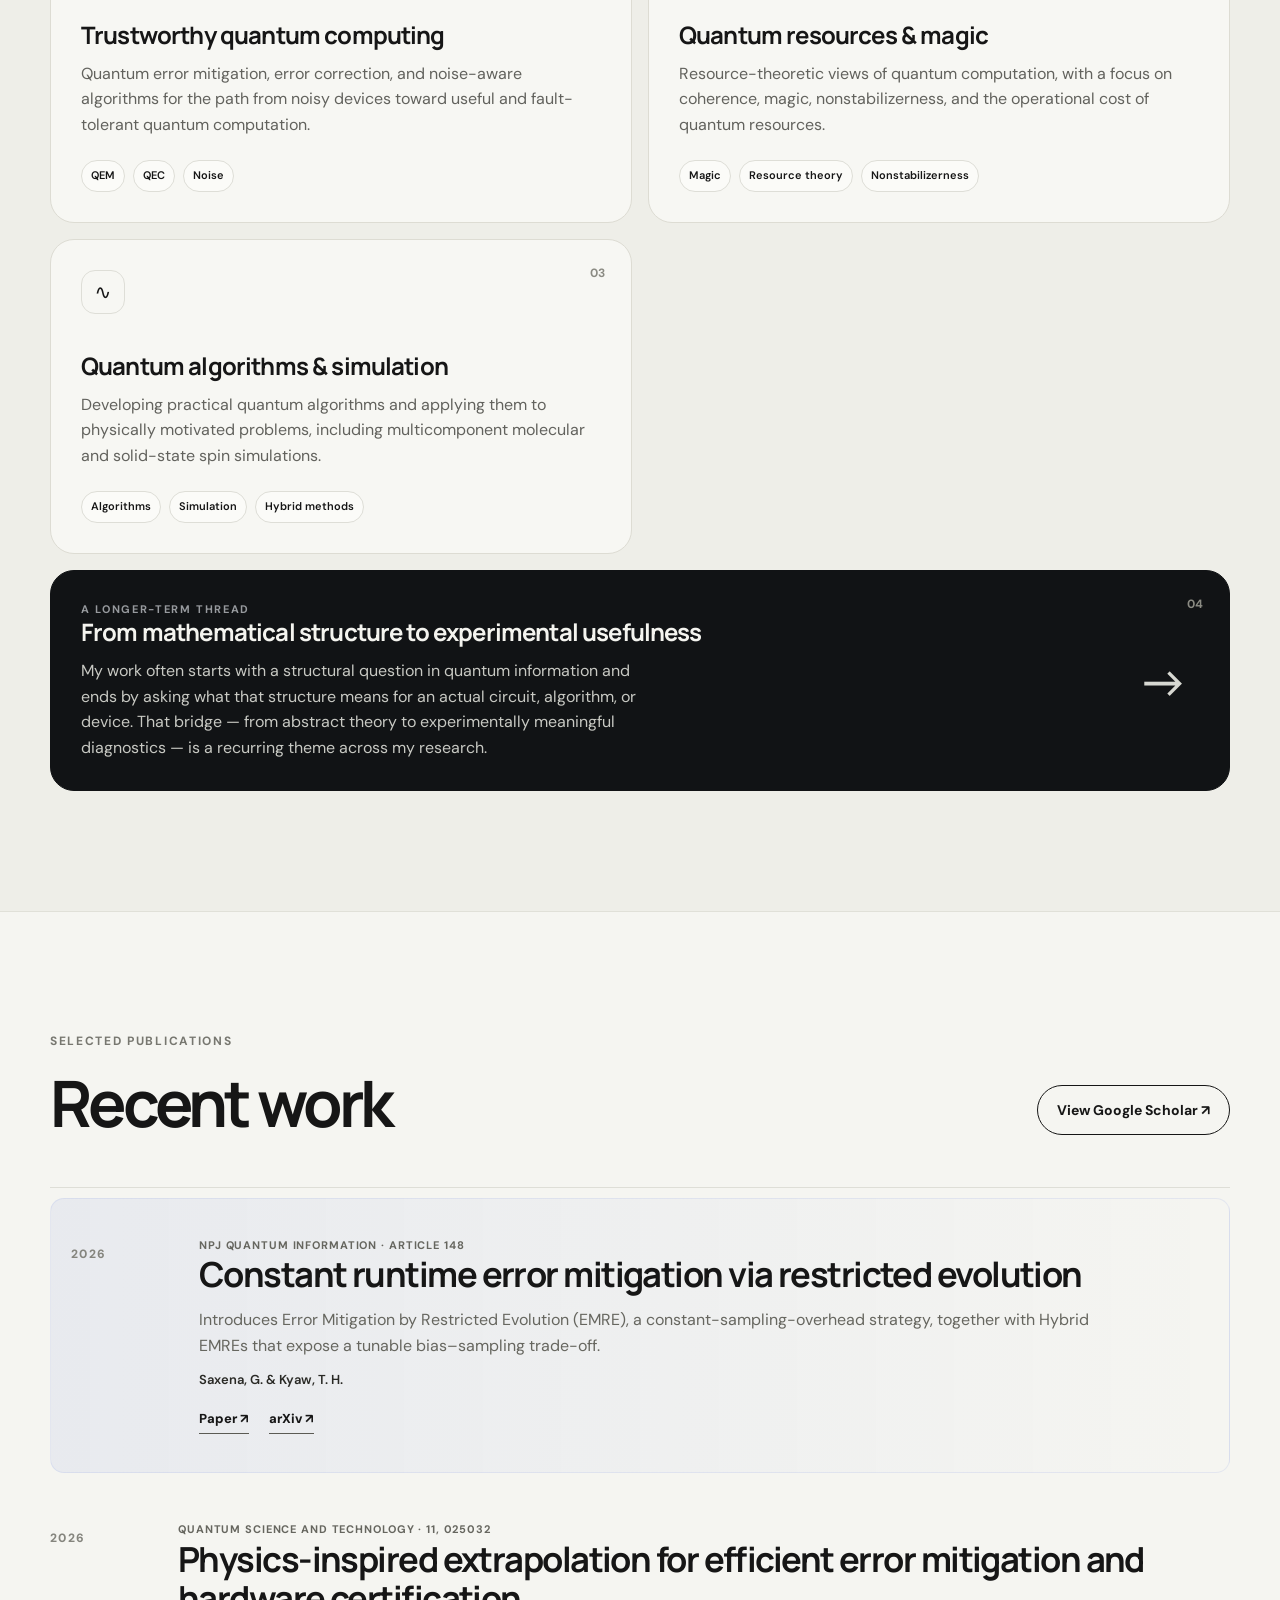
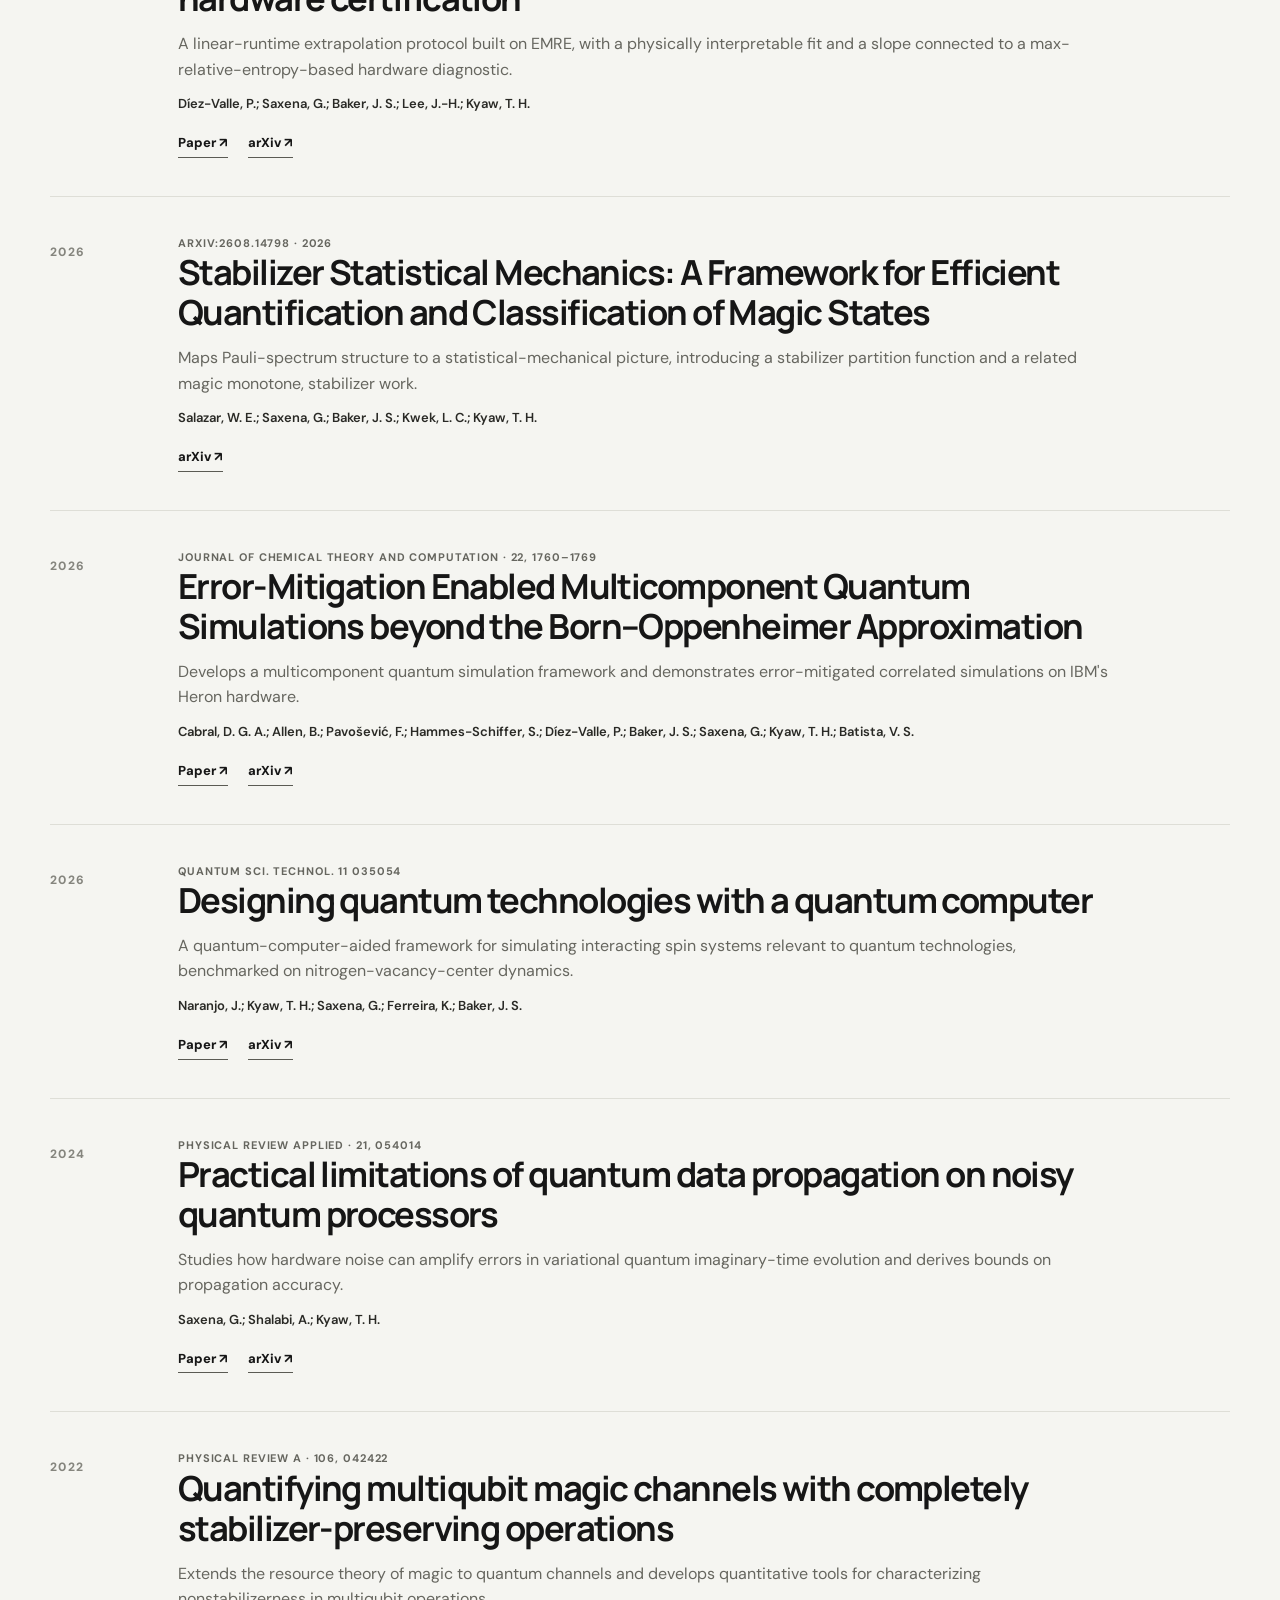
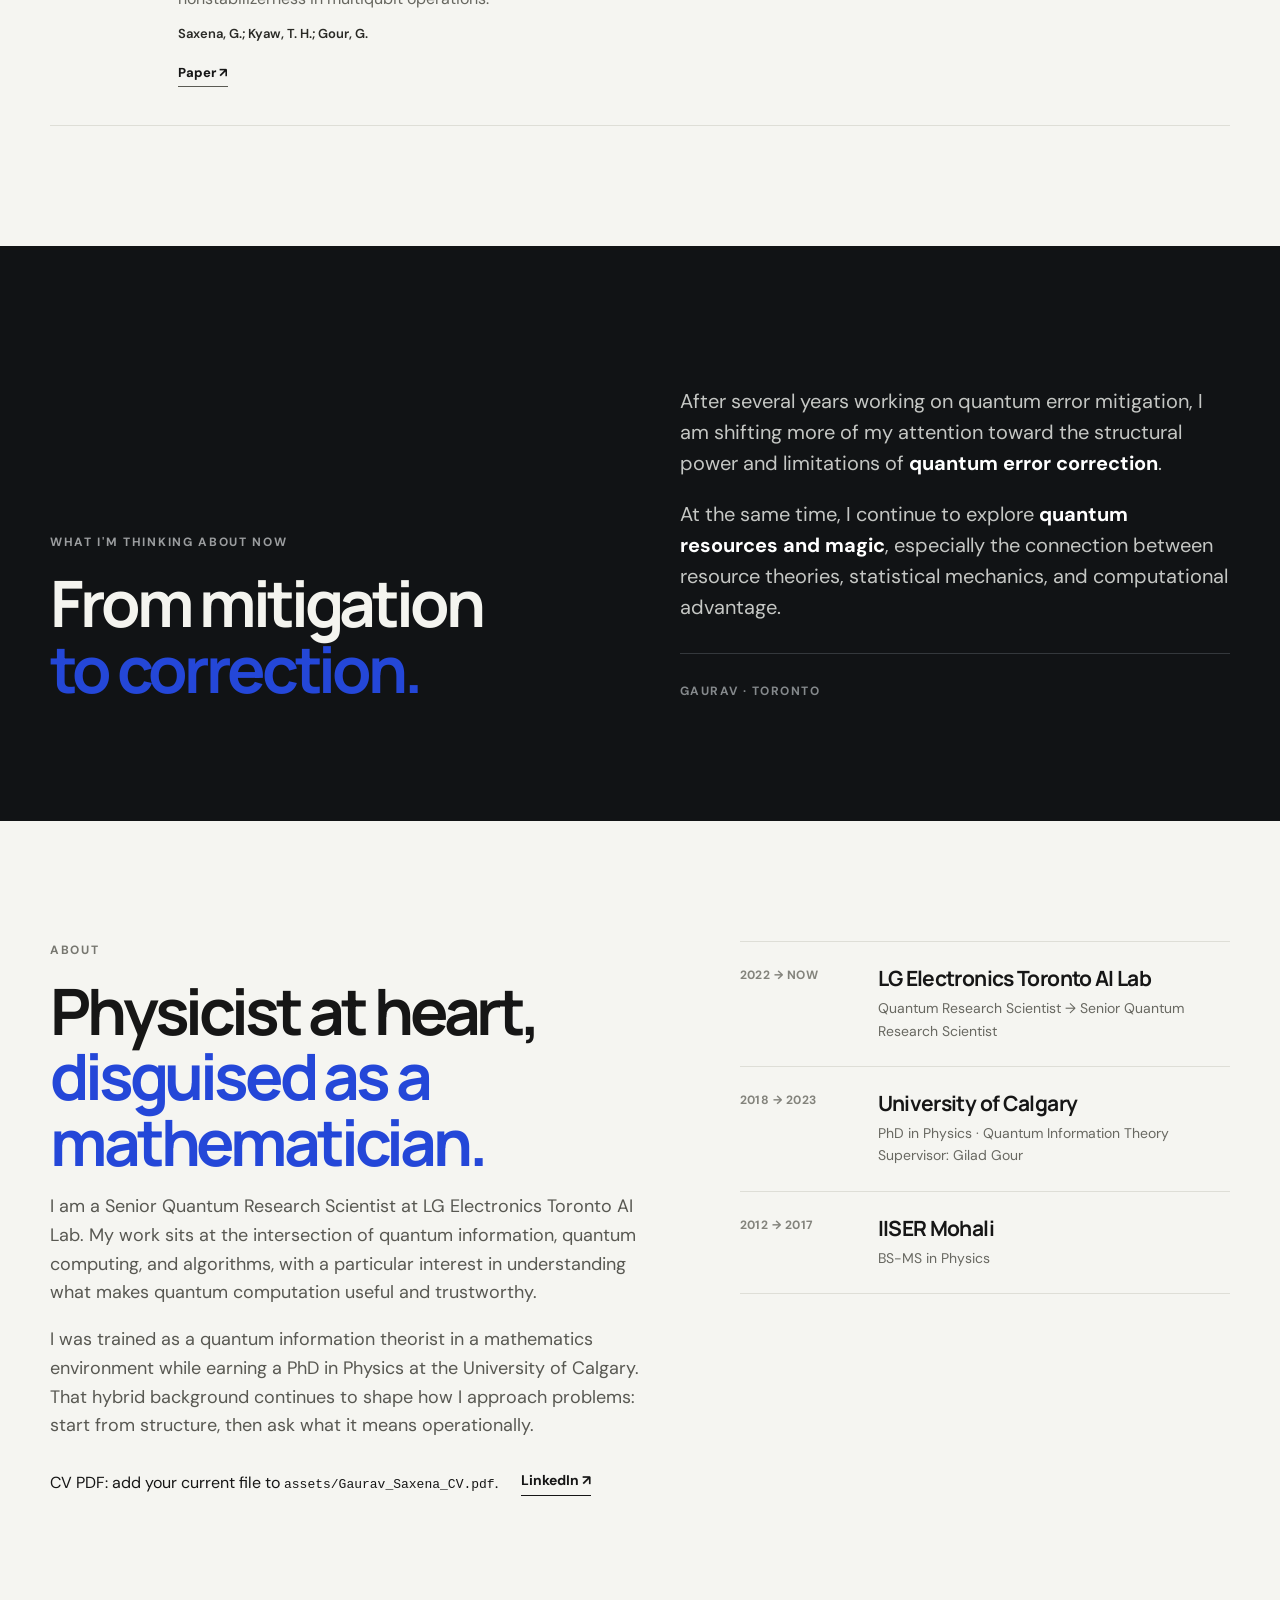
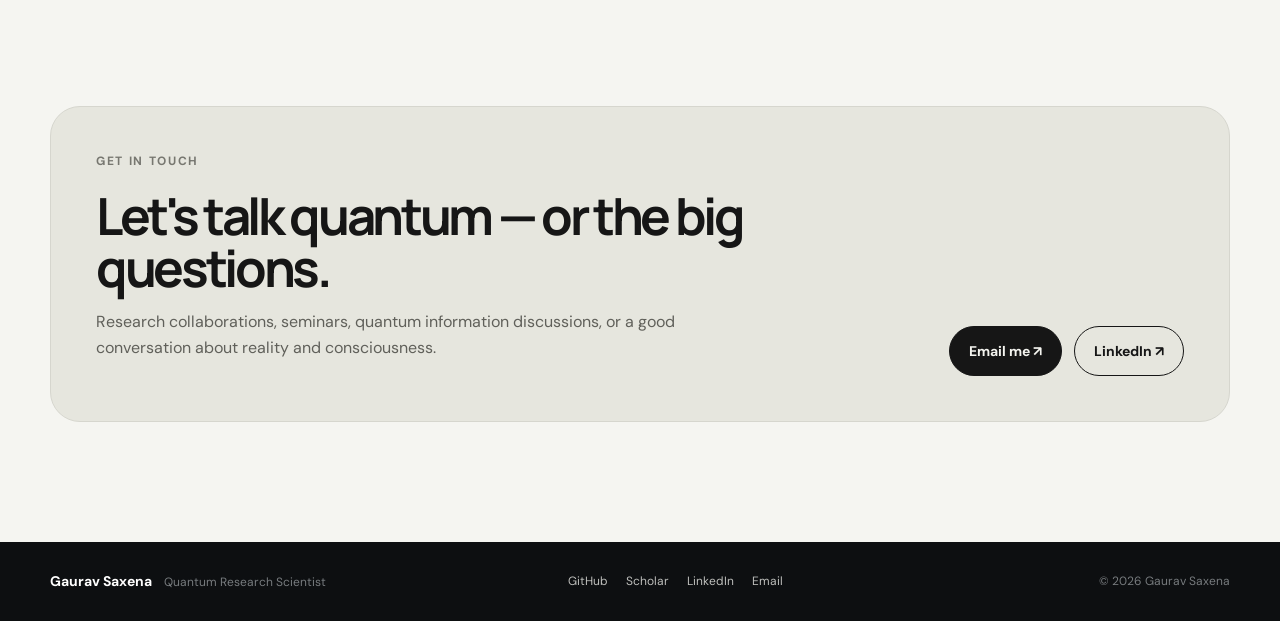
==== commit 9706f546: "Adding personal corner" ====
--- a/index.html
+++ b/index.html
@@ -8,7 +8,7 @@
   <meta property="og:title" content="Gaurav Saxena — Quantum Research Scientist" />
   <meta property="og:description" content="Quantum computing, quantum information, and making quantum computers more trustworthy." />
   <meta property="og:type" content="website" />
-  <link rel="canonical" href="https://gaurav-saxena.github.io/" />
+  <link rel="canonical" href="https://gaurav-quantum.github.io/" />
   <title>Gaurav Saxena — Quantum Research Scientist</title>
   <link rel="icon" href="assets/favicon.svg" type="image/svg+xml" />
   <link rel="preconnect" href="https://fonts.googleapis.com">
@@ -29,7 +29,7 @@
         <a href="#research">Research</a>
         <a href="#publications">Publications</a>
         <a href="#about">About</a>
-        <a href="#beyond">Beyond research</a>
+        <a href="personal-corner.html">Personal Corner</a>
         <a class="nav-cta" href="mailto:gaurav.phy0403@gmail.com">Contact</a>
       </nav>
     </div>
@@ -51,7 +51,7 @@
           <div class="hero-actions">
             <a class="button button-dark" href="#research">Explore my research <span>↓</span></a>
             <a class="text-link" href="https://scholar.google.com/citations?user=7Rgm9icAAAAJ&hl=en" target="_blank" rel="noreferrer">Google Scholar ↗</a>
-            <a class="text-link" href="https://github.com/gaurav-iiser" target="_blank" rel="noreferrer">GitHub ↗</a>
+            <a class="text-link" href="https://github.com/gaurav-quantum" target="_blank" rel="noreferrer">GitHub ↗</a>
           </div>
         </div>
 
@@ -259,21 +259,6 @@
       </div>
     </section>
 
-    <section class="section section-soft" id="beyond">
-      <div class="container">
-        <div class="section-head reveal">
-          <p class="eyebrow">Beyond research</p>
-          <h2>The questions outside the equations.</h2>
-        </div>
-        <div class="beyond-grid">
-          <article class="beyond-card reveal"><span class="beyond-icon">◌</span><h3>The big questions</h3><p>I keep returning to questions about reality, consciousness, meaning, happiness, and what a life well-lived might look like.</p></article>
-          <article class="beyond-card reveal delay-1"><span class="beyond-icon">♟</span><h3>Always moving</h3><p>Chess, tennis, table tennis, long walks, and the occasional attempt to pick up another hobby.</p></article>
-          <article class="beyond-card reveal delay-2"><span class="beyond-icon">✦</span><h3>Creative side</h3><p>I have a background in theatre and enjoy cooking — two outlets that keep the non-mathematical part of my brain busy.</p></article>
-          <article class="beyond-card reveal"><span class="beyond-icon">∞</span><h3>Indian philosophy</h3><p>When scientific reasoning reaches questions it cannot settle on its own, Indian philosophical traditions give me another lens through which to think.</p></article>
-        </div>
-      </div>
-    </section>
-
     <section class="section section-contact" id="contact">
       <div class="container contact-card reveal">
         <div>
@@ -292,7 +277,7 @@
   <footer class="footer">
     <div class="container footer-inner">
       <div><strong>Gaurav Saxena</strong><span>Quantum Research Scientist</span></div>
-      <div class="footer-links"><a href="https://github.com/gaurav-iiser" target="_blank" rel="noreferrer">GitHub</a><a href="https://scholar.google.com/citations?user=7Rgm9icAAAAJ&hl=en" target="_blank" rel="noreferrer">Scholar</a><a href="https://www.linkedin.com/in/gaurav-iiser" target="_blank" rel="noreferrer">LinkedIn</a><a href="mailto:gaurav.phy0403@gmail.com">Email</a></div>
+      <div class="footer-links"><a href="https://github.com/gaurav-quantum" target="_blank" rel="noreferrer">GitHub</a><a href="https://scholar.google.com/citations?user=7Rgm9icAAAAJ&hl=en" target="_blank" rel="noreferrer">Scholar</a><a href="https://www.linkedin.com/in/gaurav-iiser" target="_blank" rel="noreferrer">LinkedIn</a><a href="mailto:gaurav.phy0403@gmail.com">Email</a></div>
       <div class="footer-note">© <span id="year"></span> Gaurav Saxena</div>
     </div>
   </footer>
--- a/styles.css
+++ b/styles.css
@@ -37,3 +37,33 @@
 @media (max-width:980px){.hero-grid,.about-grid,.now-grid{grid-template-columns:1fr}.hero-visual{max-width:560px;margin:10px auto 0}.hero{min-height:auto;padding-bottom:30px}.hero-footer{margin-top:60px}.beyond-grid{grid-template-columns:repeat(2,1fr)}.research-grid{grid-template-columns:1fr}.research-card-wide{grid-column:auto}.footer-inner{grid-template-columns:1fr 1fr}.footer-note{text-align:left}.footer-links{justify-content:flex-start}}
 @media (max-width:740px){.container,.hero-grid,.hero-footer{width:min(100% - 32px,1180px)}.nav{position:absolute;right:16px;top:68px;display:none;flex-direction:column;align-items:stretch;gap:0;width:min(280px,calc(100vw - 32px));padding:10px;background:rgba(250,250,247,.98);border:1px solid var(--line);border-radius:18px;box-shadow:var(--shadow)}.nav.open{display:flex}.nav a{padding:12px 10px}.nav-cta{margin-top:5px;text-align:center}.menu-toggle{display:block}.section{padding:84px 0}.hero{padding-top:55px}.hero h1{font-size:clamp(48px,14vw,72px)}.hero-lead{font-size:17px}.hero-visual{max-width:470px}.hero-footer{grid-template-columns:1fr}.hero-footer>div+div{justify-content:flex-start;border-top:1px solid var(--line)}.publications-head{align-items:start;flex-direction:column}.pub{grid-template-columns:1fr;gap:10px}.pub-year{padding-top:0}.featured-pub{padding-left:16px;padding-right:16px}.research-card{min-height:0}.research-card-wide{grid-template-columns:1fr}.research-arrow{display:none}.beyond-grid{grid-template-columns:1fr}.contact-card{padding:30px;align-items:start;flex-direction:column}.contact-actions{justify-content:flex-start}.footer-inner{grid-template-columns:1fr}.footer-note{text-align:left}.footer-links{flex-wrap:wrap}.timeline-item{grid-template-columns:1fr}.about-grid{gap:52px}}
 @media (prefers-reduced-motion:reduce){html{scroll-behavior:auto}.reveal{opacity:1;transform:none;transition:none}.button,.research-card{transition:none}}
+
+/* Personal Corner */
+.nav a[aria-current="page"]{color:var(--accent)}
+.personal-hero{padding:112px 0 95px;background:#e9e9e2;border-bottom:1px solid var(--line)}
+.personal-hero h1{font:800 clamp(58px,9vw,116px)/1 var(--display);letter-spacing:-.075em;margin:0}
+.personal-hero h1 em{font-style:normal;color:var(--accent)}
+.personal-lead{font-size:clamp(19px,2.2vw,25px);line-height:1.5;max-width:800px;color:#53534e;margin:30px 0 42px}
+.personal-jump{display:flex;gap:10px;flex-wrap:wrap}
+.personal-jump a{border:1px solid #b9b9b0;border-radius:999px;padding:10px 17px;font-size:14px;font-weight:700;transition:background .2s ease}
+.personal-jump a:hover{background:#fff}
+.personal-section{scroll-margin-top:76px}
+.personal-heading{max-width:750px;margin-bottom:38px}
+.personal-heading h2{font-size:clamp(42px,5.5vw,70px)}
+.personal-heading>p:last-child{font-size:18px;color:#62625c;margin:20px 0 0}
+.gallery-empty{min-height:280px;display:flex;align-items:center;justify-content:center;flex-direction:column;border:1px solid #d5d5cd;border-radius:24px;background:linear-gradient(135deg,#f7f7f2,#e8e8e1);color:#676760;text-align:center;padding:24px}
+.gallery-empty p,.reading-empty p{font-size:17px;margin:12px 0 0}
+.gallery-mark{font-size:54px;line-height:1;color:var(--accent)}
+.photo-grid{display:grid;grid-template-columns:repeat(3,1fr);gap:16px}.photo-grid figure{margin:0}.photo-grid img{display:block;width:100%;aspect-ratio:4/3;object-fit:cover;border-radius:18px}.photo-grid figcaption{font-size:14px;color:#66665f;margin-top:10px}
+.personal-feature{display:grid;grid-template-columns:1fr 1fr;gap:60px;padding:35px 0;border-top:1px solid var(--line);border-bottom:1px solid var(--line)}
+.personal-feature h3{font:700 clamp(28px,3vw,42px)/1.2 var(--display);letter-spacing:-.05em;margin:9px 0}
+.feature-label{font-size:12px;font-weight:800;letter-spacing:.12em;text-transform:uppercase;color:var(--accent)}
+.personal-feature p{font-size:18px;line-height:1.65;color:#55554f;margin:0}
+.collection-note{color:#6b6b64;font-size:15px;margin:24px 0 0}
+.reading-empty{min-height:185px;display:flex;align-items:center;justify-content:center;gap:15px;border-top:1px solid #d1d1c9;border-bottom:1px solid #d1d1c9;color:#64645e}
+.reading-empty span{color:var(--accent);font-size:30px}.reading-empty p{margin:0}
+.personal-outro{background:var(--dark);color:var(--white)}
+.personal-outro h2{font-size:clamp(38px,5vw,65px)}
+.personal-outro>div>p:not(.eyebrow){font-size:19px;color:#c6c8c4;max-width:780px}
+.personal-outro .text-link{display:inline-block;margin-top:20px}
+@media(max-width:740px){.personal-hero{padding:75px 0}.personal-feature{grid-template-columns:1fr;gap:14px}.reading-empty{align-items:flex-start;flex-direction:column;gap:0;padding:32px 0}.photo-grid{grid-template-columns:1fr}}
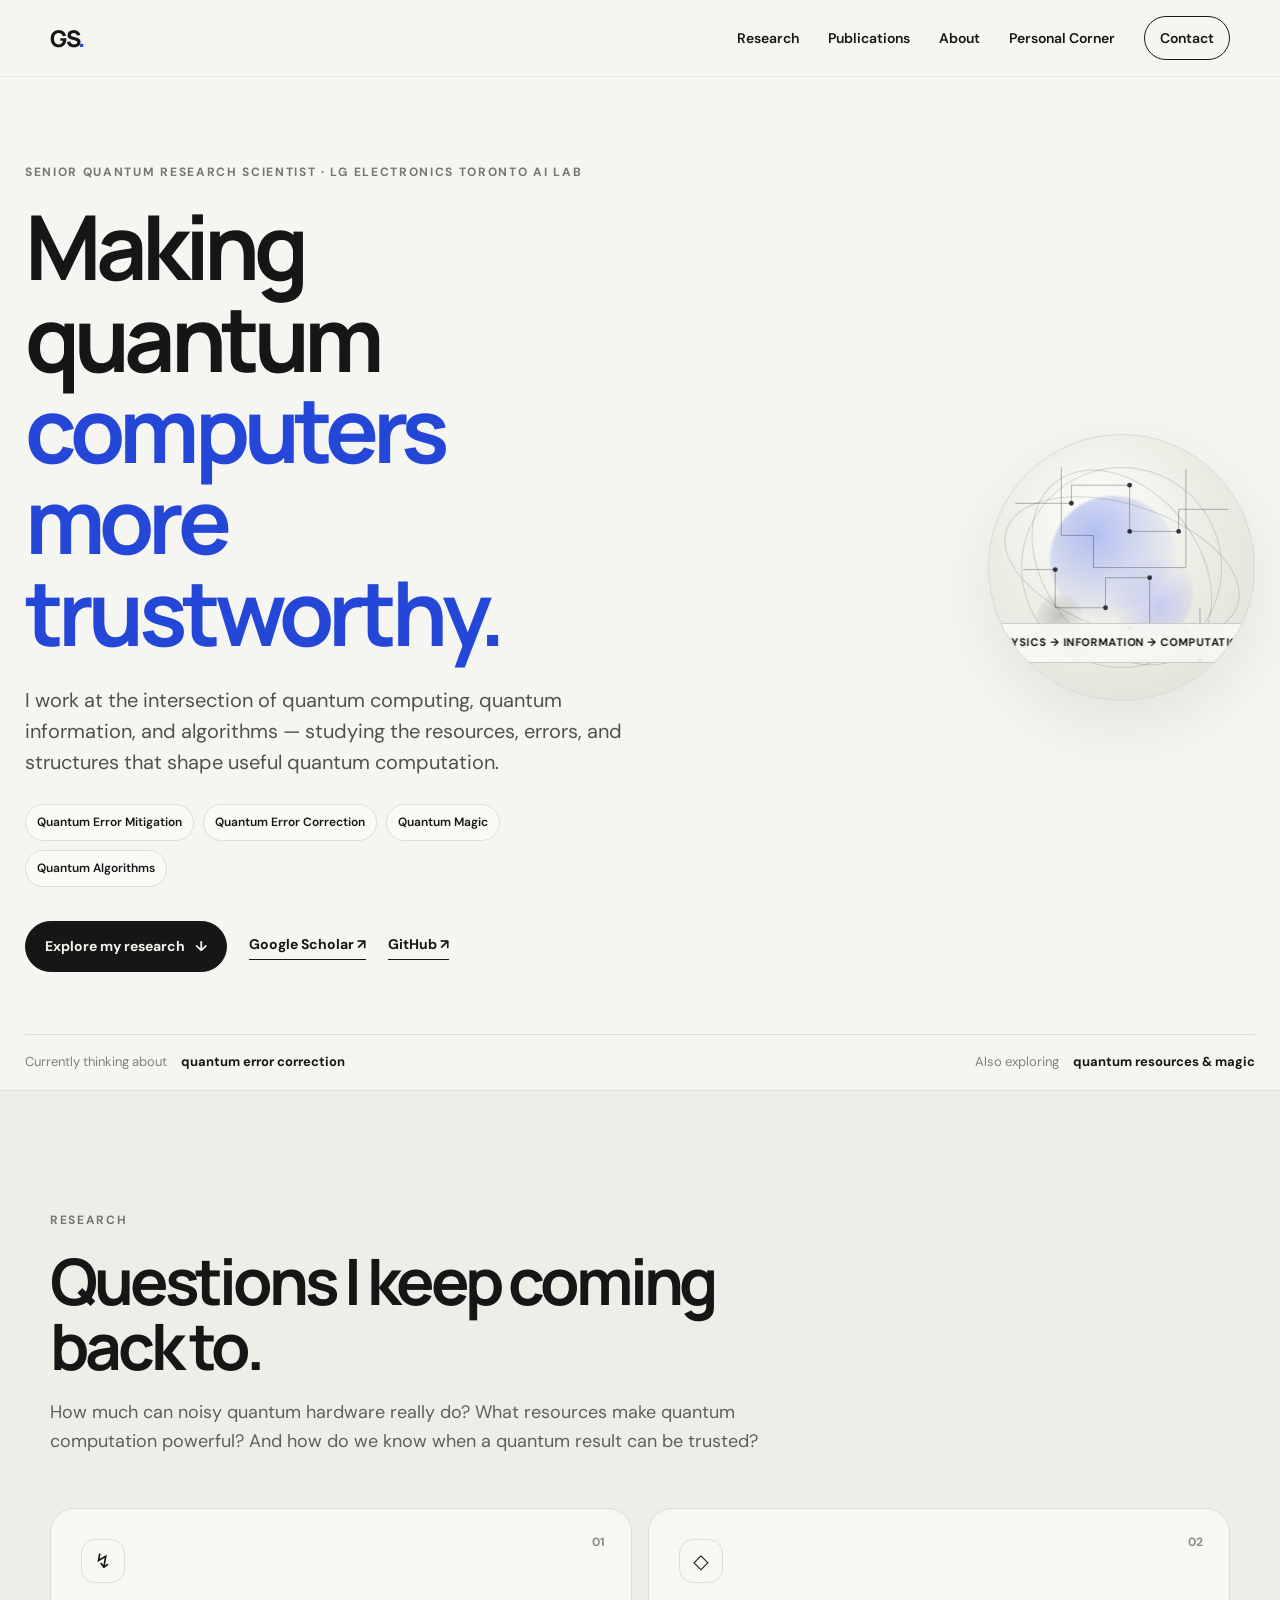
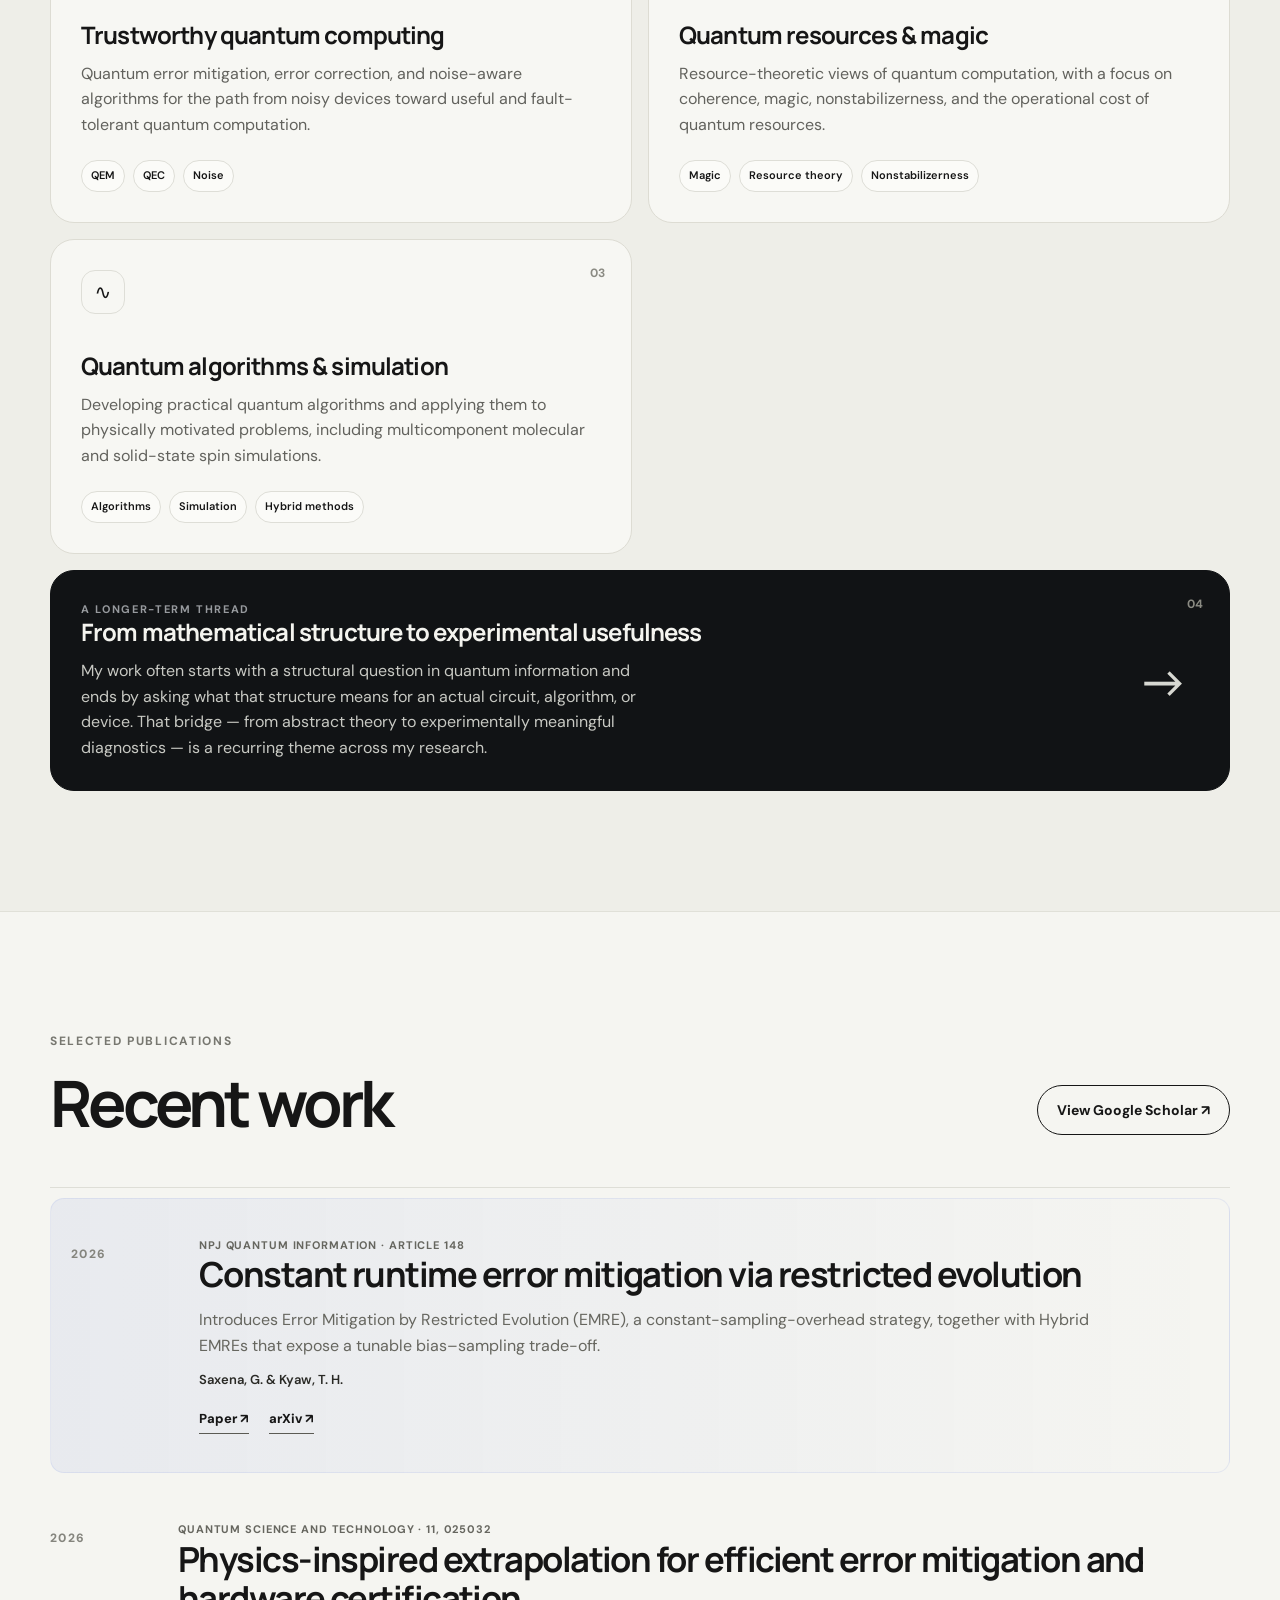
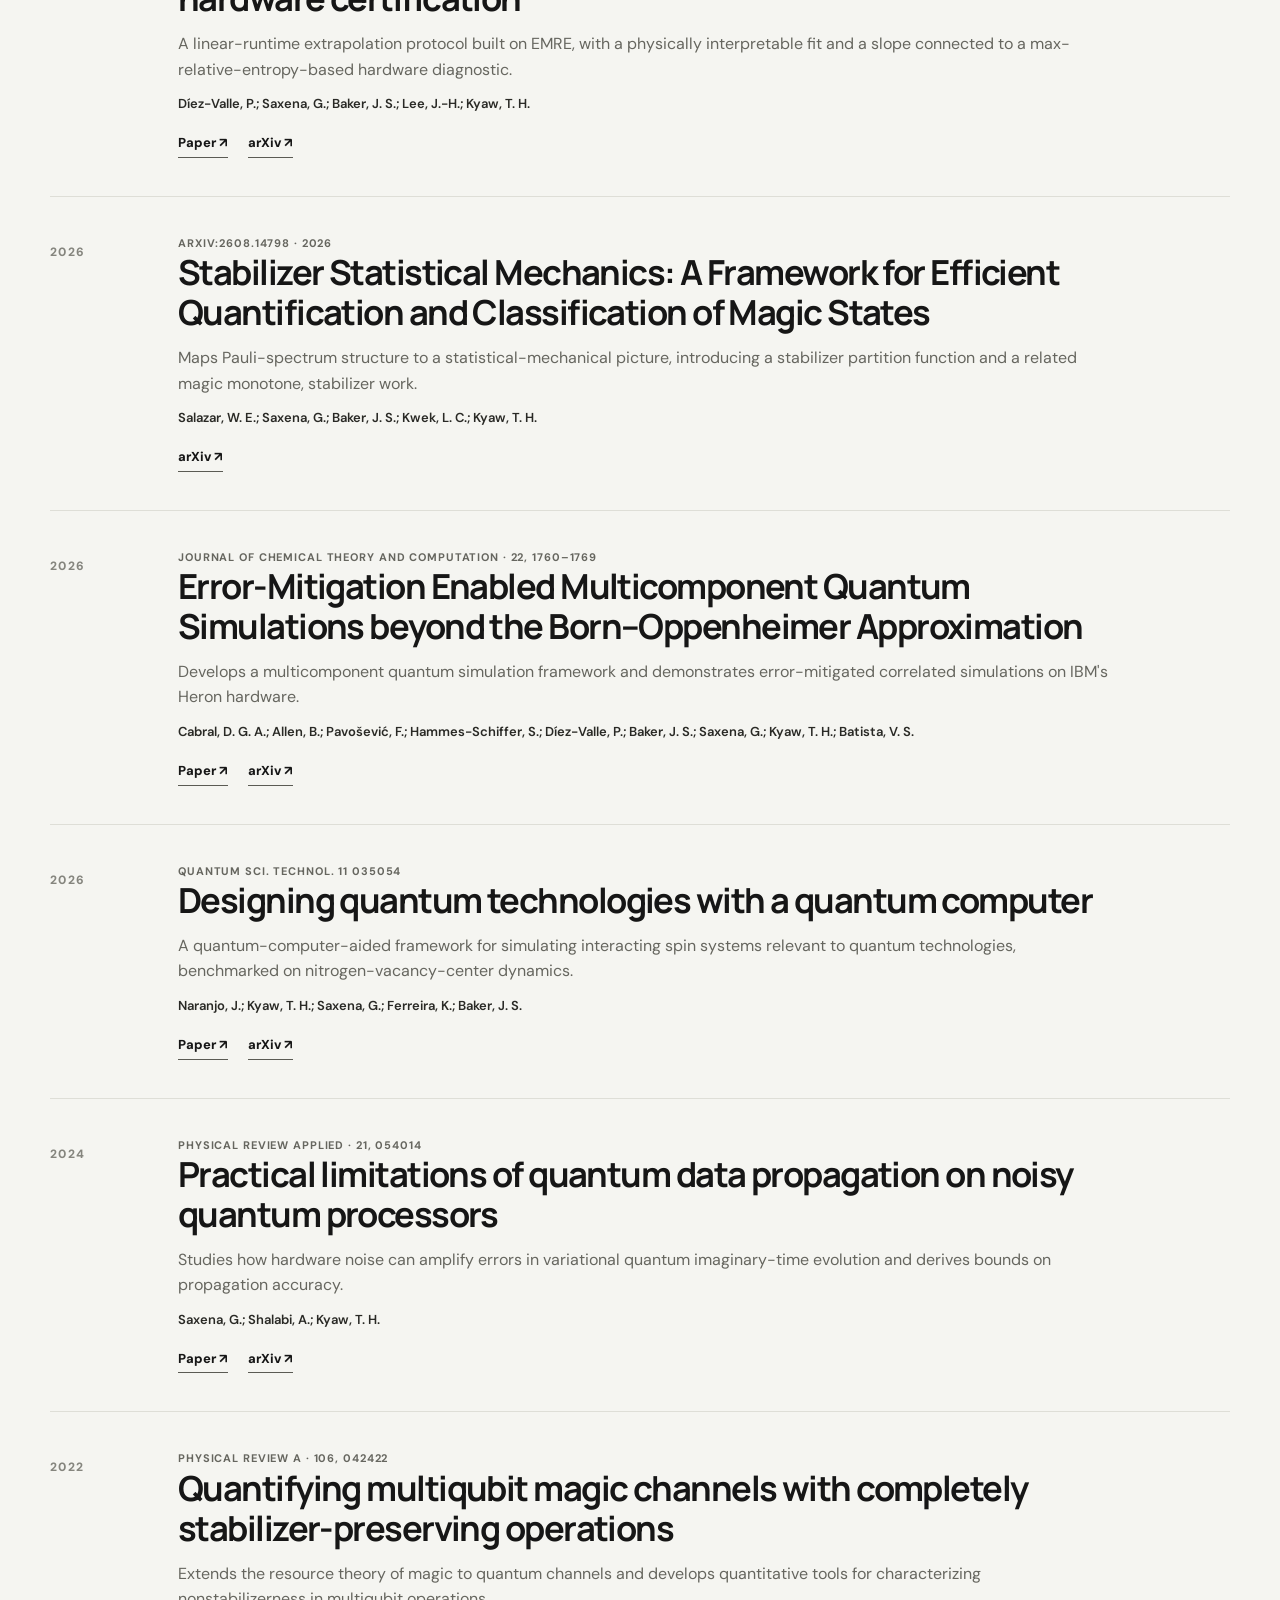
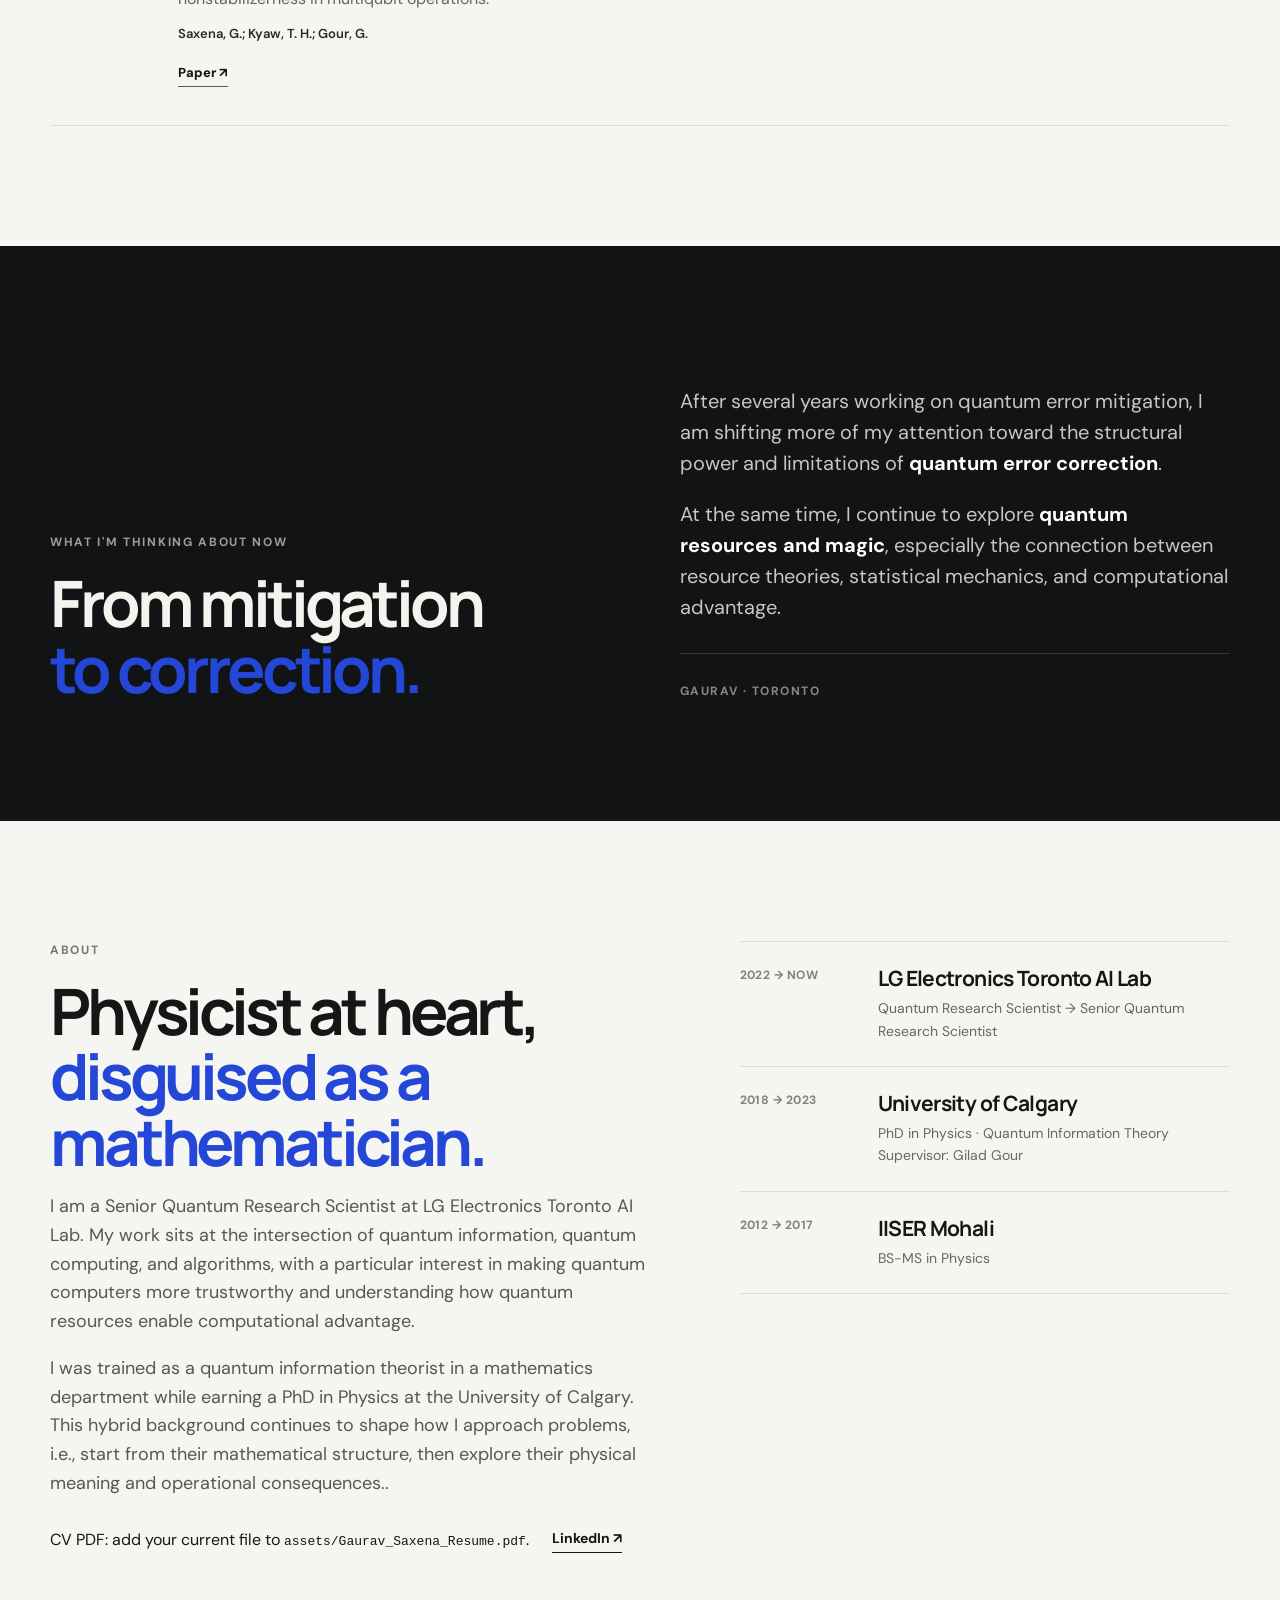
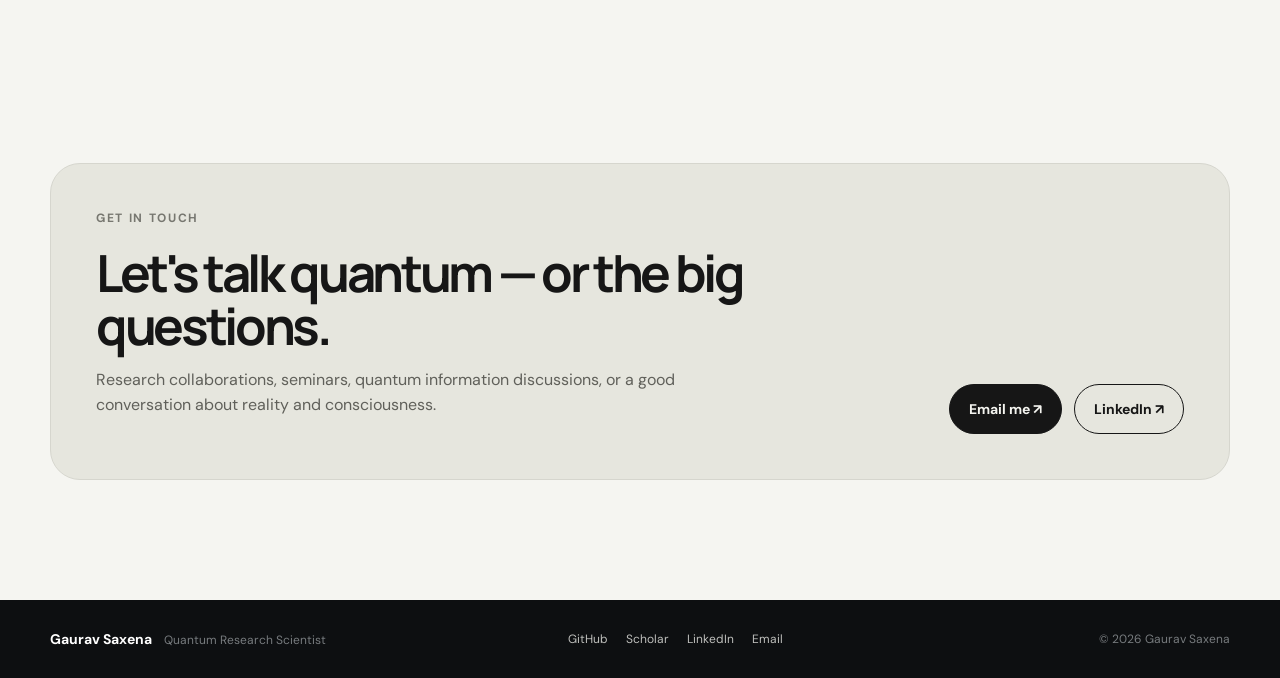
==== commit 06c78922: "minor edits to intro Updated the description of professional background and CV link." ====
--- a/index.html
+++ b/index.html
@@ -238,9 +238,9 @@
         <div class="about-copy reveal">
           <p class="eyebrow">About</p>
           <h2>Physicist at heart,<br><em>disguised as a mathematician.</em></h2>
-          <p>I am a Senior Quantum Research Scientist at LG Electronics Toronto AI Lab. My work sits at the intersection of quantum information, quantum computing, and algorithms, with a particular interest in understanding what makes quantum computation useful and trustworthy.</p>
-          <p>I was trained as a quantum information theorist in a mathematics environment while earning a PhD in Physics at the University of Calgary. That hybrid background continues to shape how I approach problems: start from structure, then ask what it means operationally.</p>
-          <div class="about-links"><span class="cv-note">CV PDF: add your current file to <code>assets/Gaurav_Saxena_CV.pdf</code>.</span><a class="text-link" href="https://www.linkedin.com/in/gaurav-iiser" target="_blank" rel="noreferrer">LinkedIn ↗</a></div>
+          <p>I am a Senior Quantum Research Scientist at LG Electronics Toronto AI Lab. My work sits at the intersection of quantum information, quantum computing, and algorithms, with a particular interest in making quantum computers more trustworthy and understanding how quantum resources enable computational advantage.</p>
+          <p>I was trained as a quantum information theorist in a mathematics department while earning a PhD in Physics at the University of Calgary. This hybrid background continues to shape how I approach problems, i.e., start from their mathematical structure, then explore their physical meaning and operational consequences..</p>
+          <div class="about-links"><span class="cv-note">CV PDF: add your current file to <code>assets/Gaurav_Saxena_Resume.pdf</code>.</span><a class="text-link" href="https://www.linkedin.com/in/gaurav-iiser" target="_blank" rel="noreferrer">LinkedIn ↗</a></div>
         </div>
         <div class="timeline reveal delay-1">
           <div class="timeline-item">
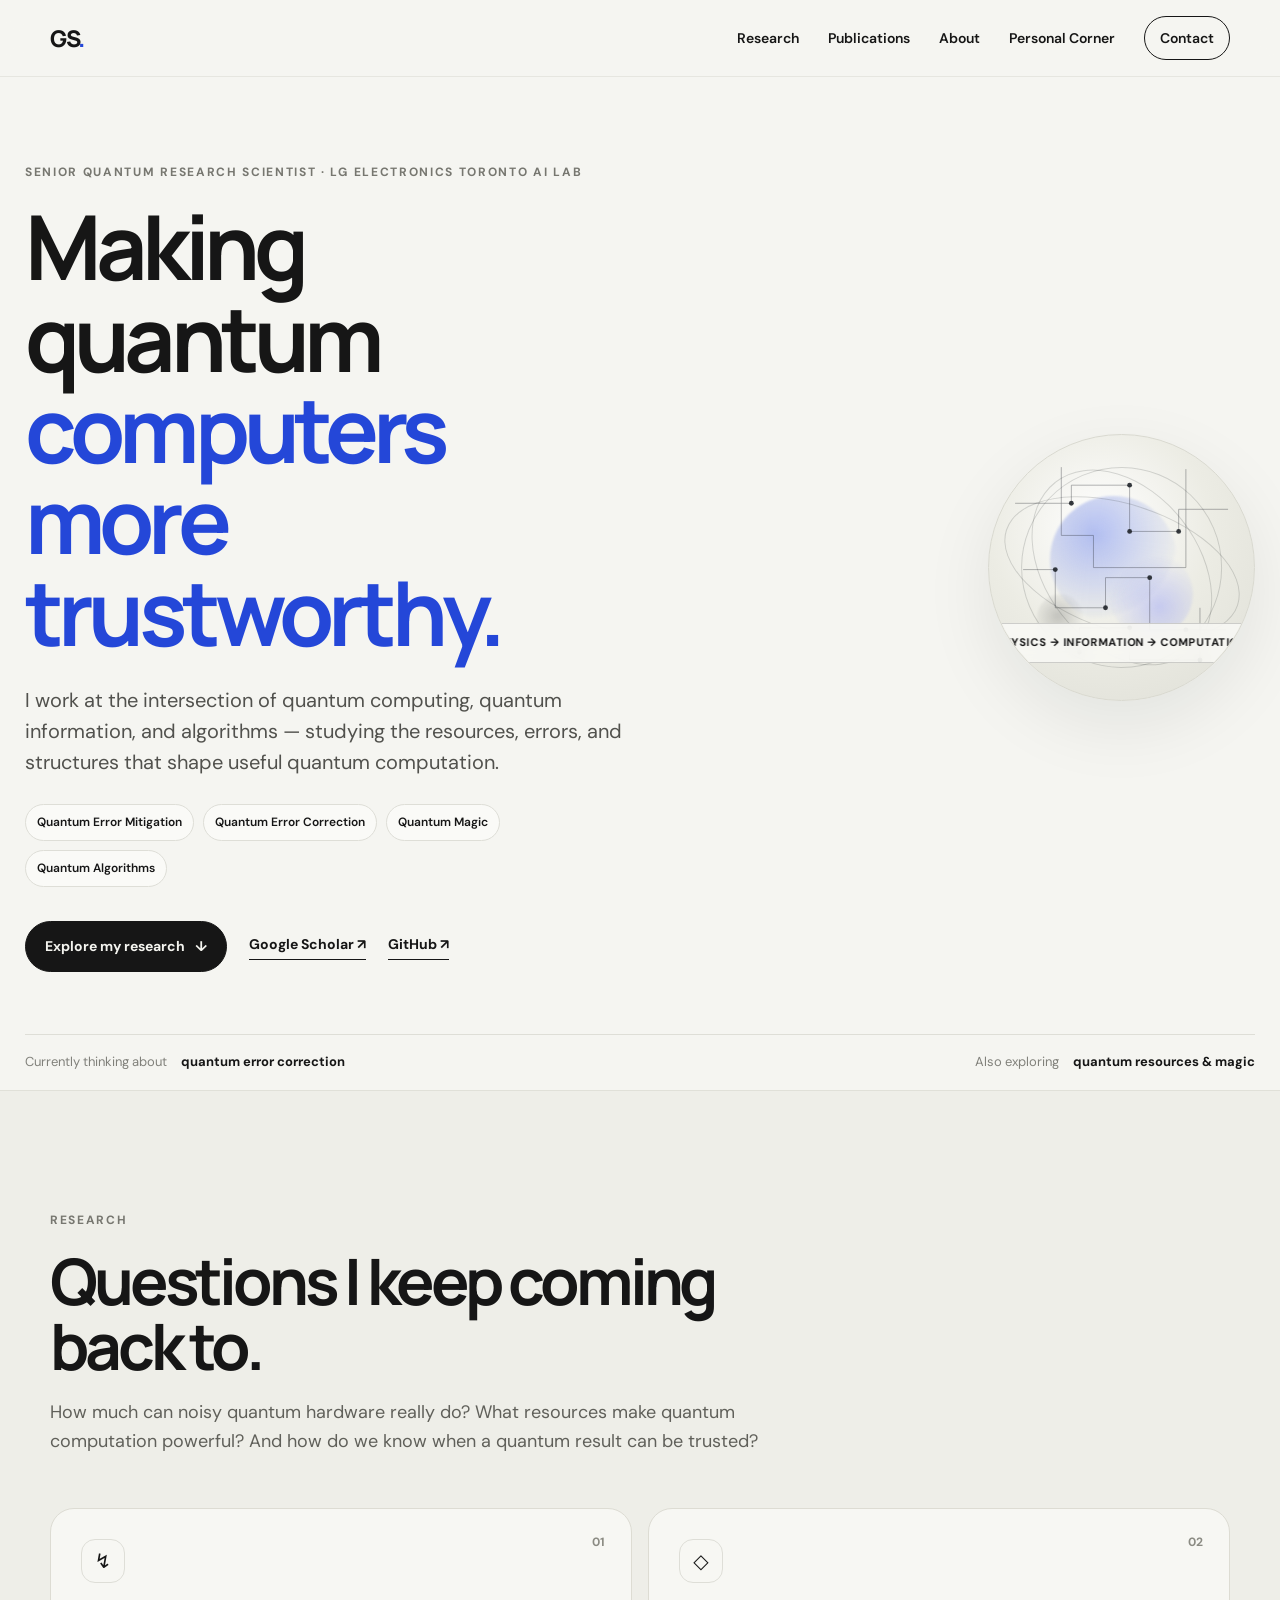
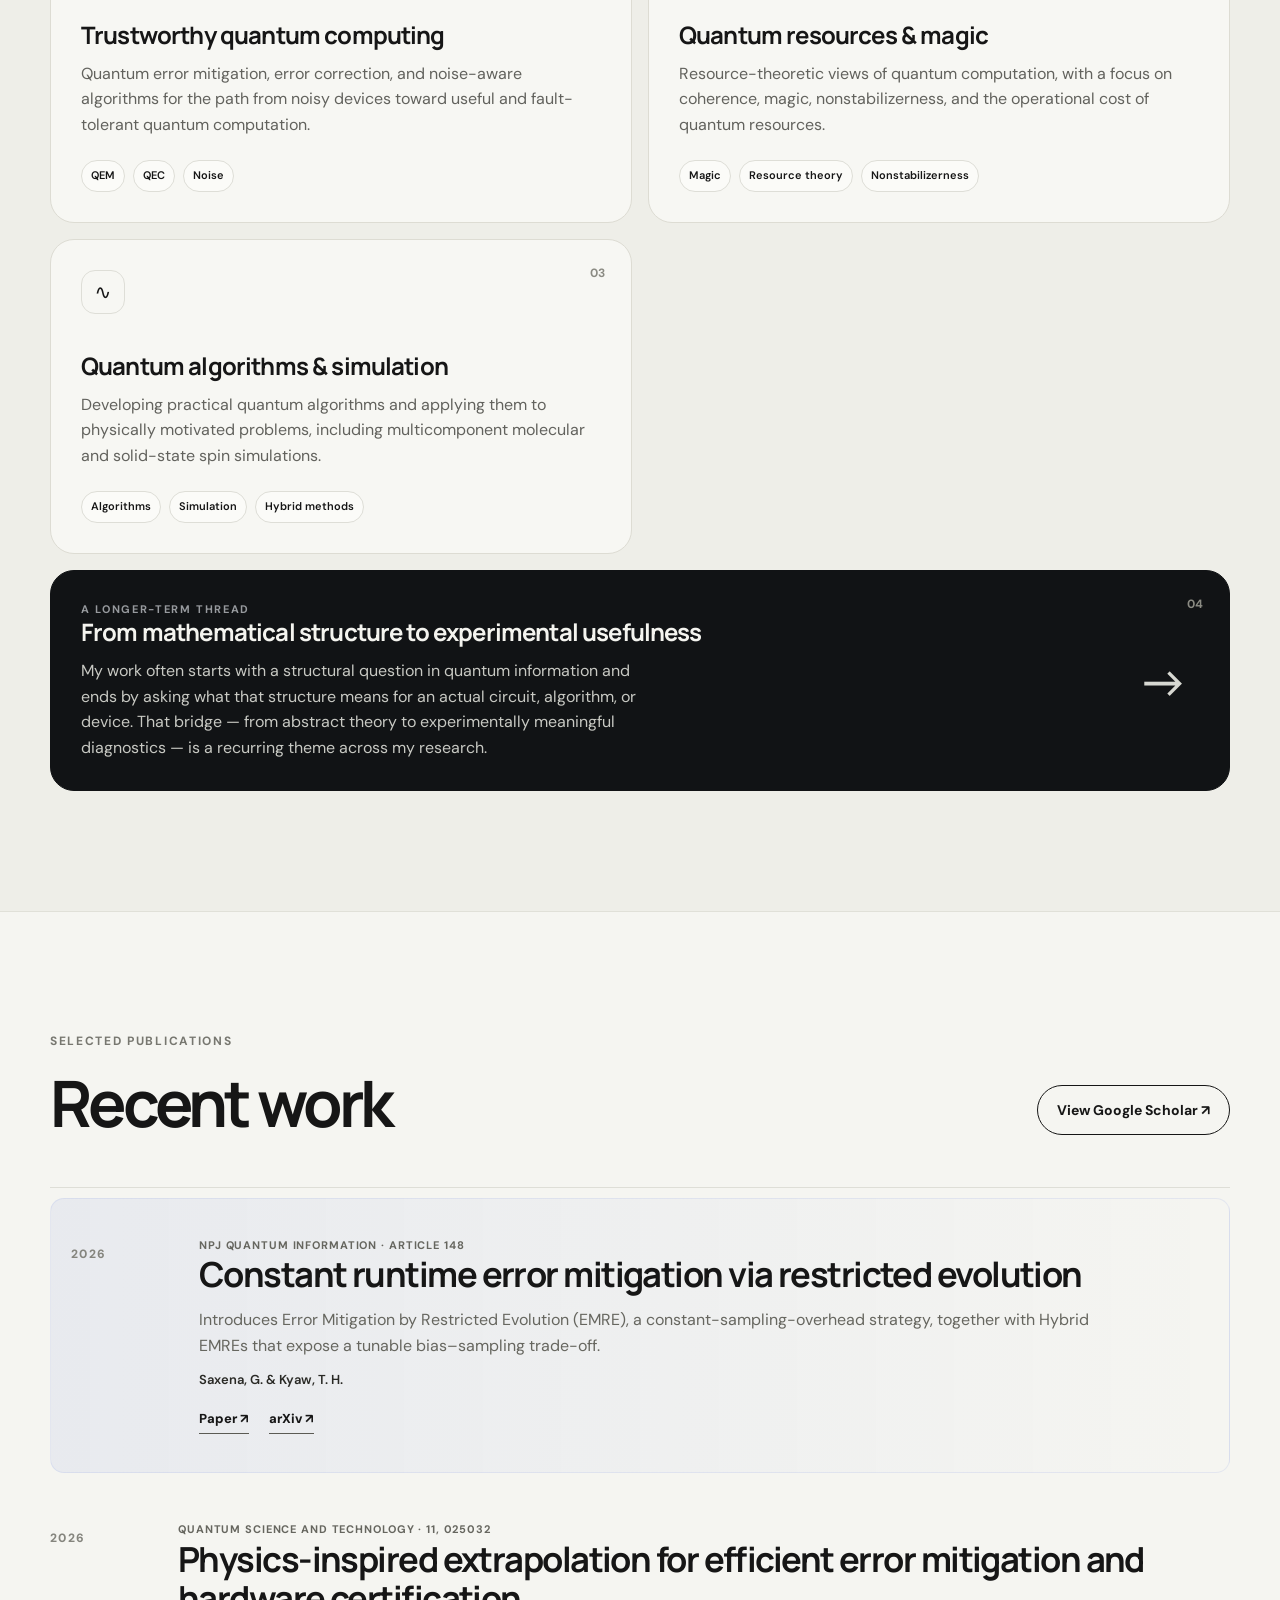
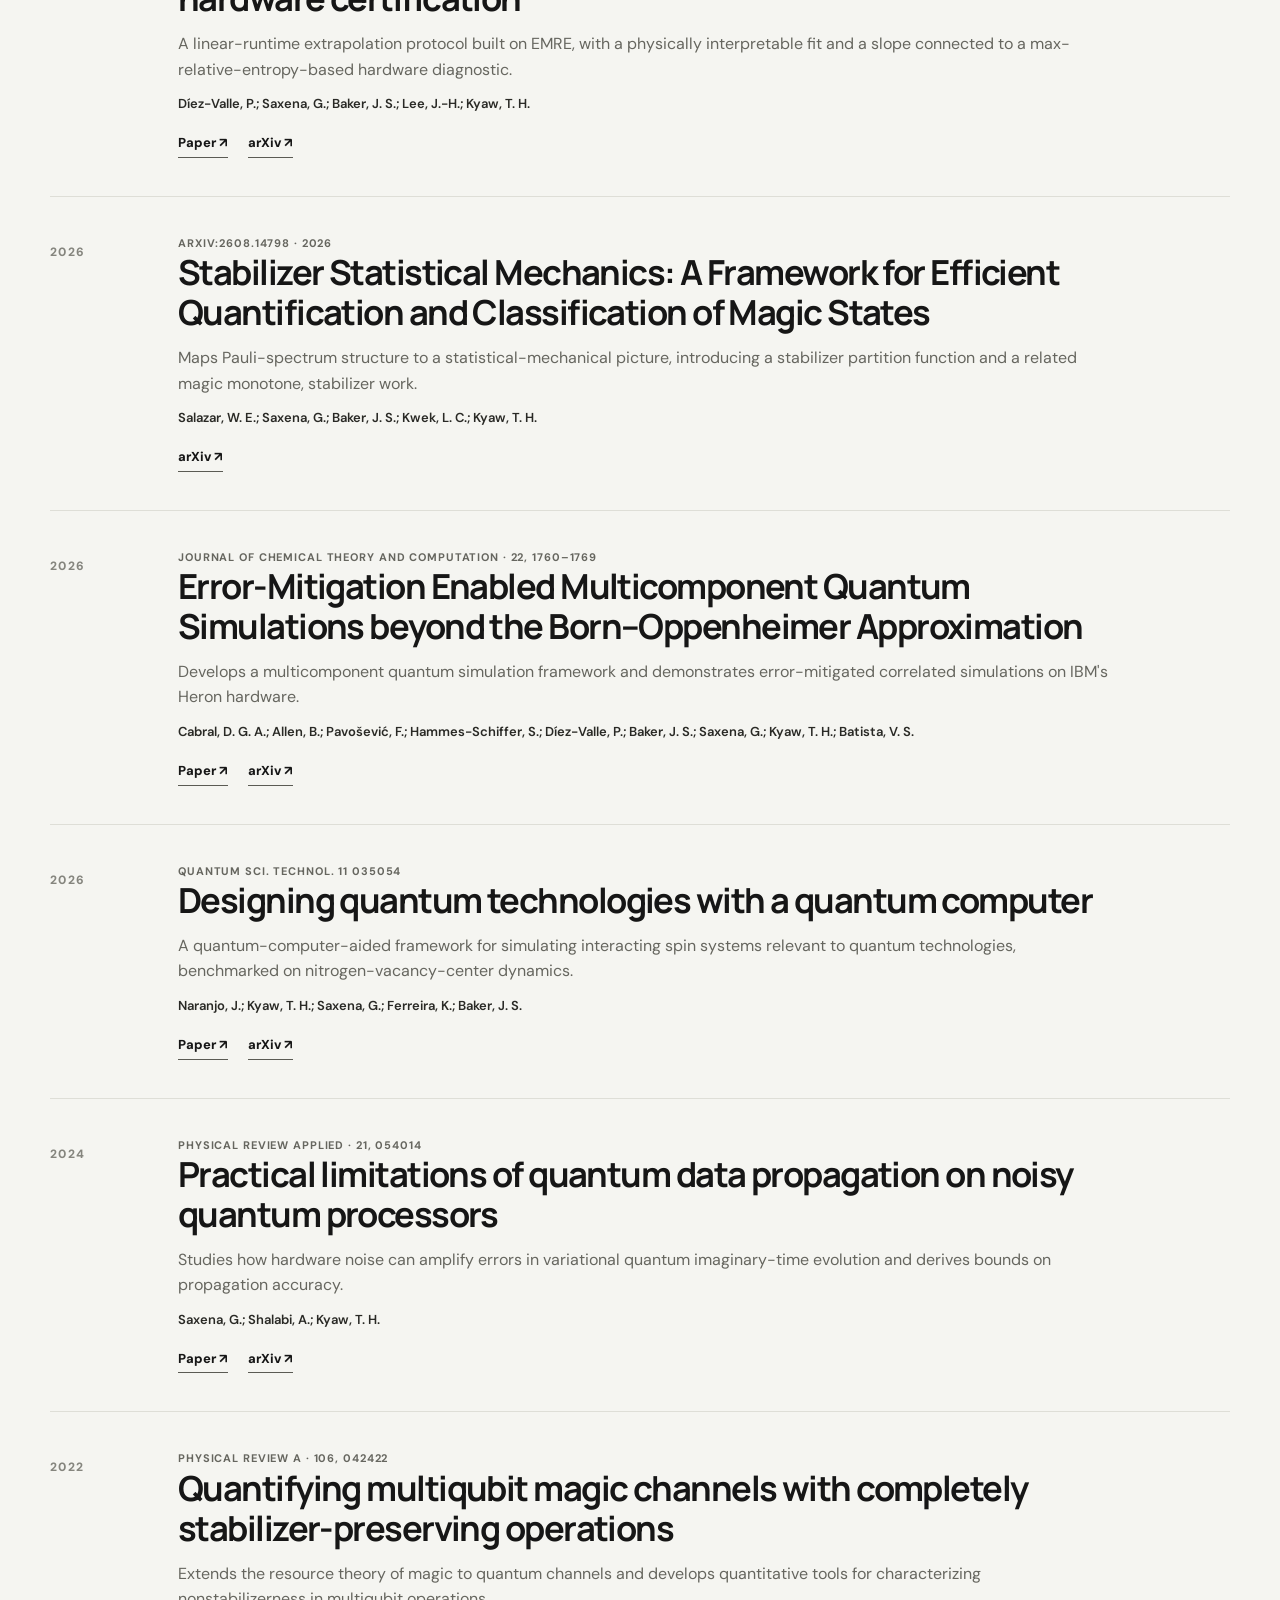
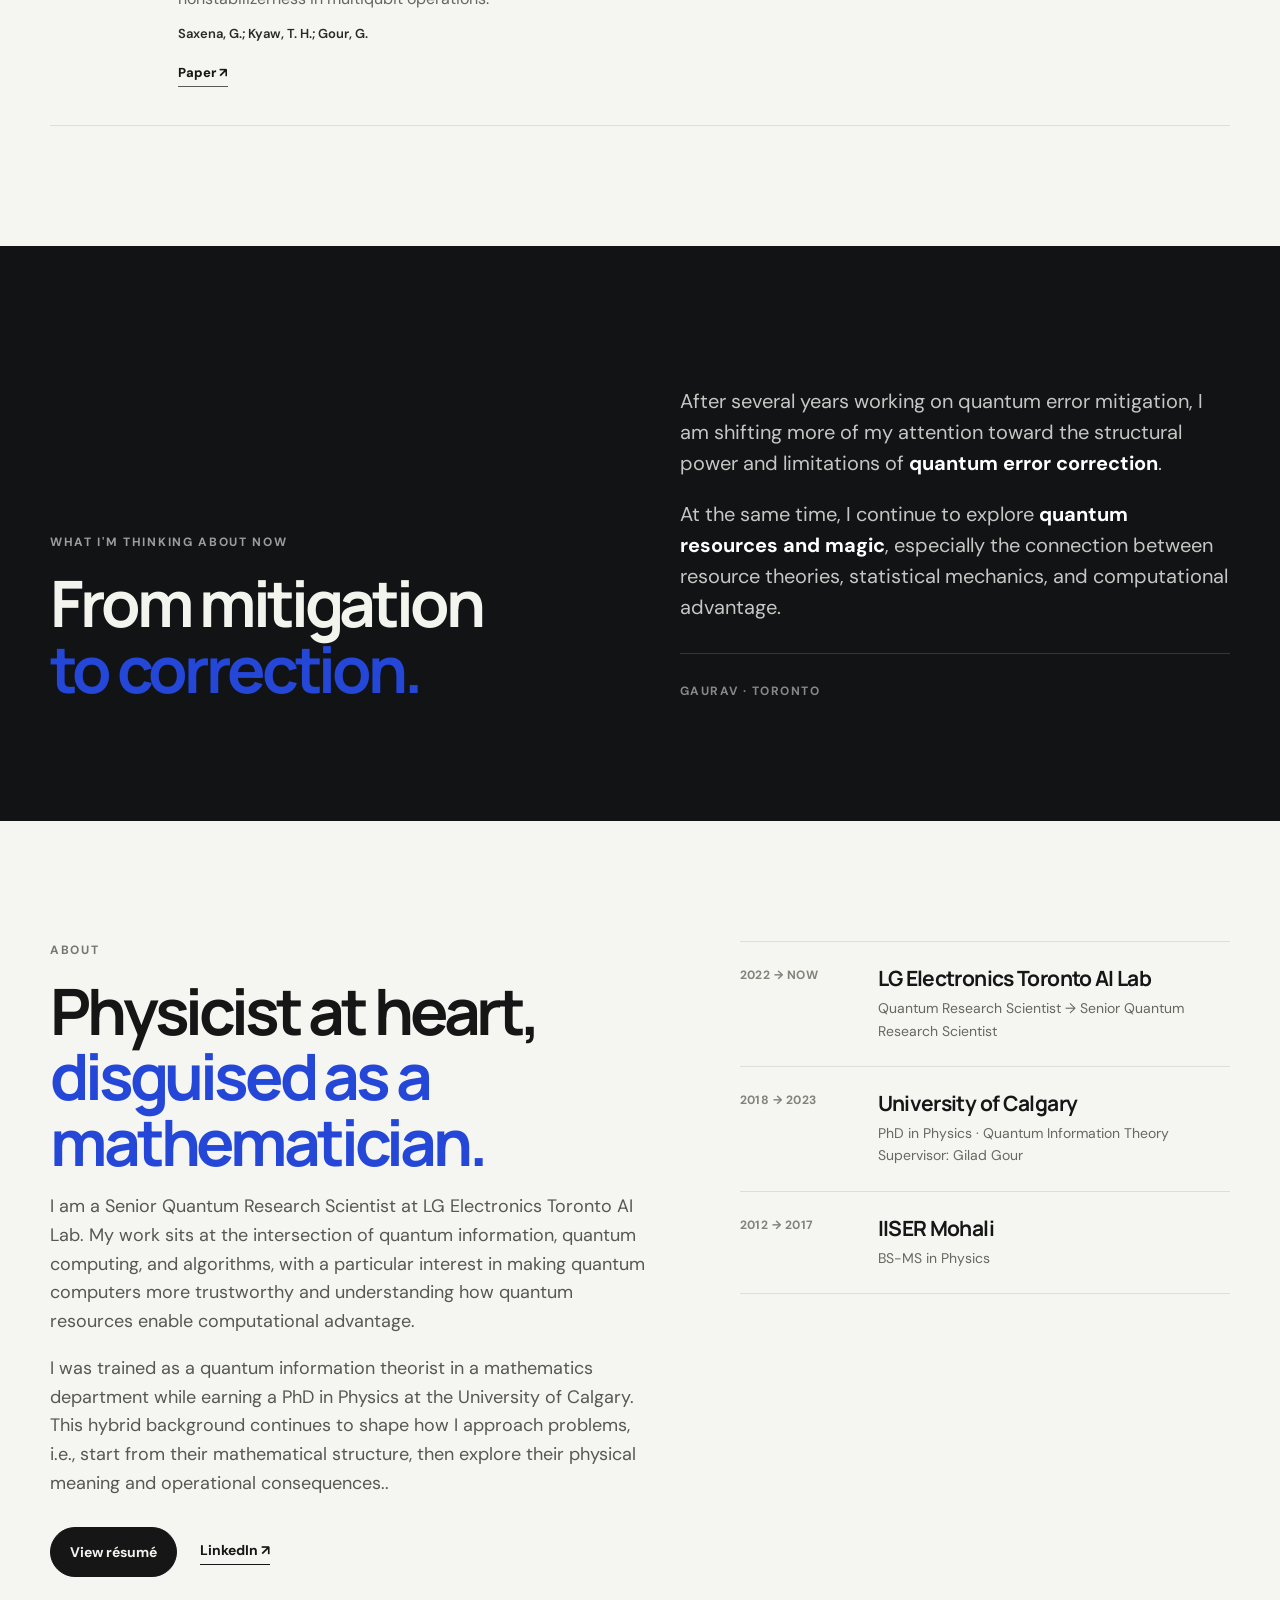
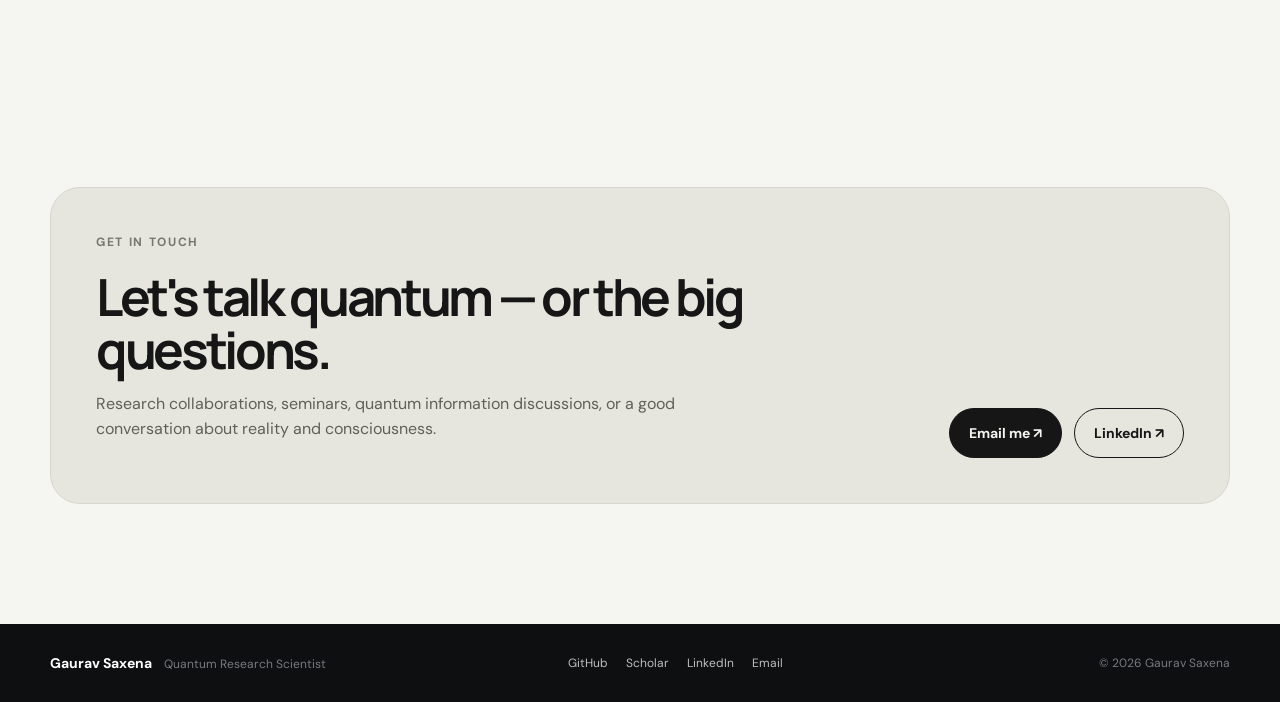
==== commit 06ccc6e7: "Add résumé button and update about links Updated the about section to include a button for viewing t" ====
--- a/index.html
+++ b/index.html
@@ -240,7 +240,20 @@
           <h2>Physicist at heart,<br><em>disguised as a mathematician.</em></h2>
           <p>I am a Senior Quantum Research Scientist at LG Electronics Toronto AI Lab. My work sits at the intersection of quantum information, quantum computing, and algorithms, with a particular interest in making quantum computers more trustworthy and understanding how quantum resources enable computational advantage.</p>
           <p>I was trained as a quantum information theorist in a mathematics department while earning a PhD in Physics at the University of Calgary. This hybrid background continues to shape how I approach problems, i.e., start from their mathematical structure, then explore their physical meaning and operational consequences..</p>
-          <div class="about-links"><span class="cv-note">CV PDF: add your current file to <code>assets/Gaurav_Saxena_Resume.pdf</code>.</span><a class="text-link" href="https://www.linkedin.com/in/gaurav-iiser" target="_blank" rel="noreferrer">LinkedIn ↗</a></div>
+          <div class="about-links">
+            <a class="button button-dark"
+               href="assets/Gaurav_Saxena_Resume.pdf"
+               target="_blank"
+               rel="noopener noreferrer">
+              View résumé
+            </a>
+            <a class="text-link"
+               href="https://www.linkedin.com/in/gaurav-iiser"
+               target="_blank"
+               rel="noopener noreferrer">
+              LinkedIn ↗
+            </a>
+          </div>
         </div>
         <div class="timeline reveal delay-1">
           <div class="timeline-item">
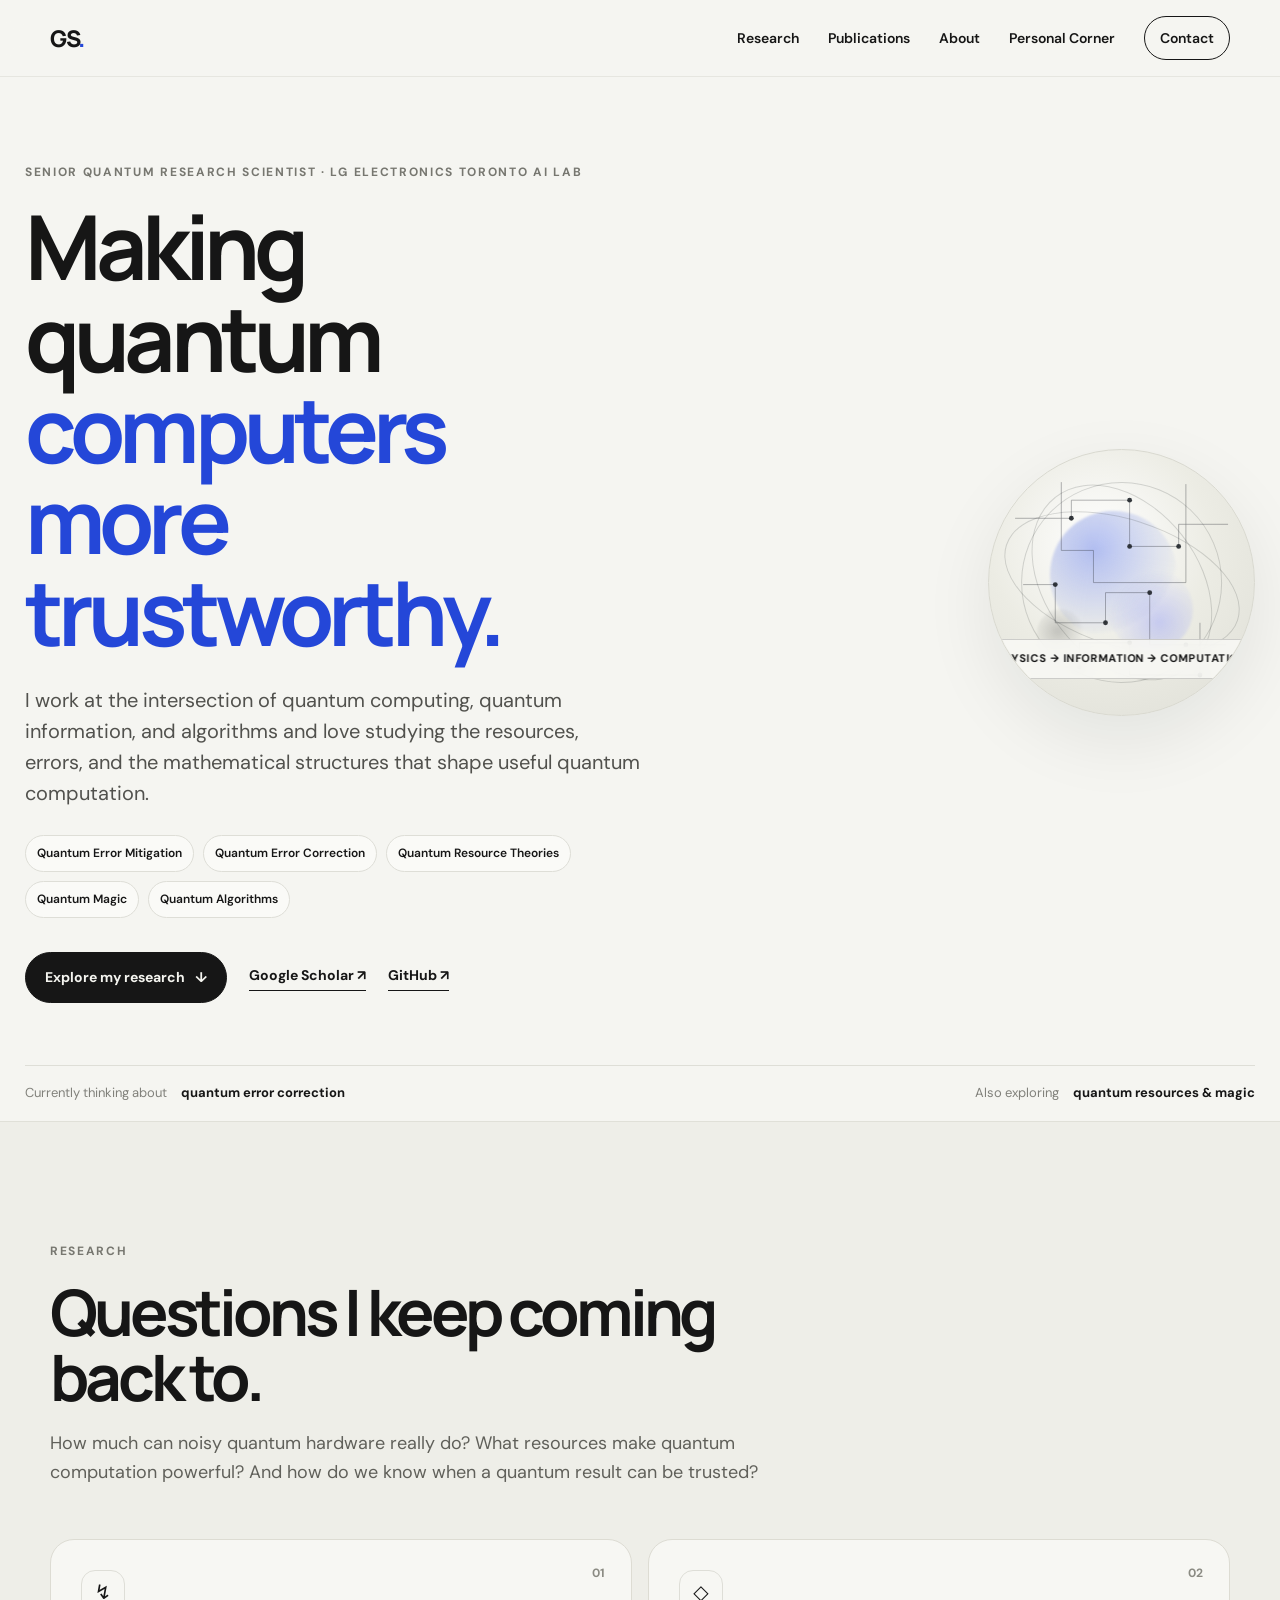
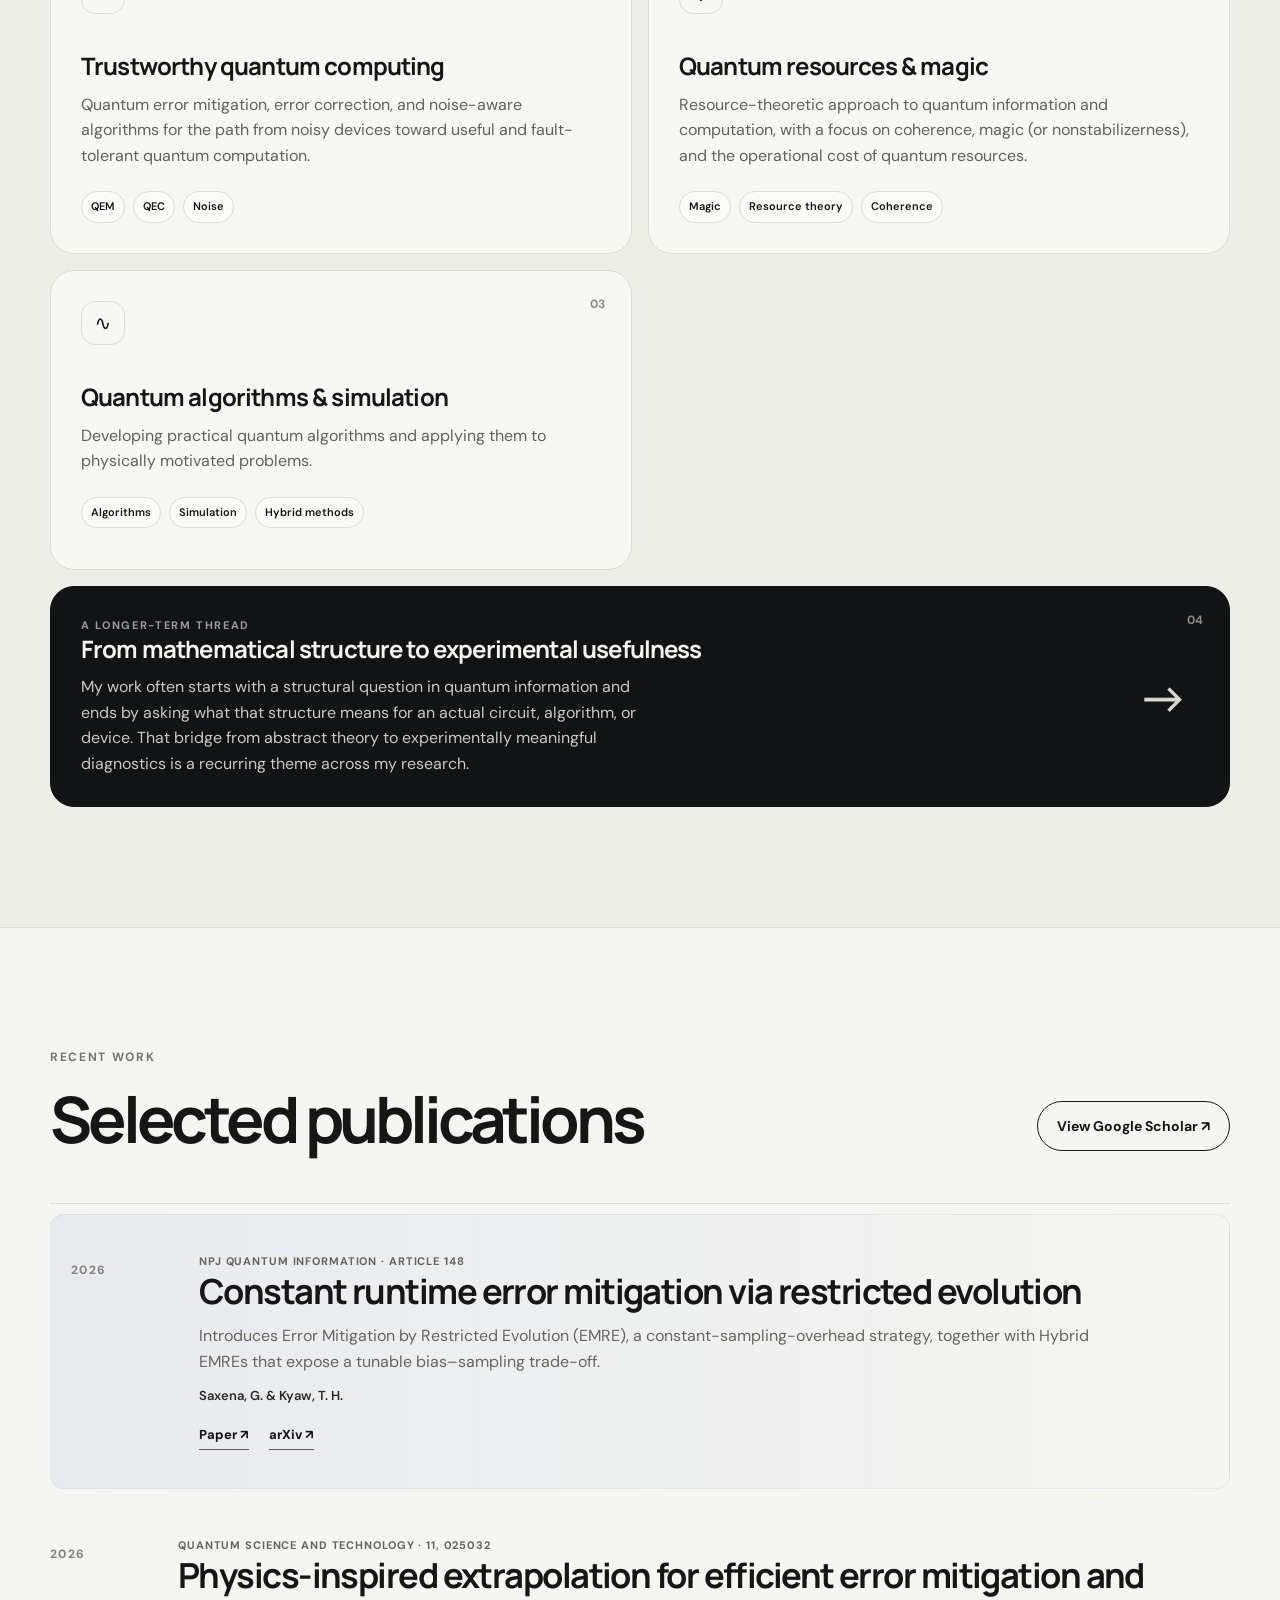
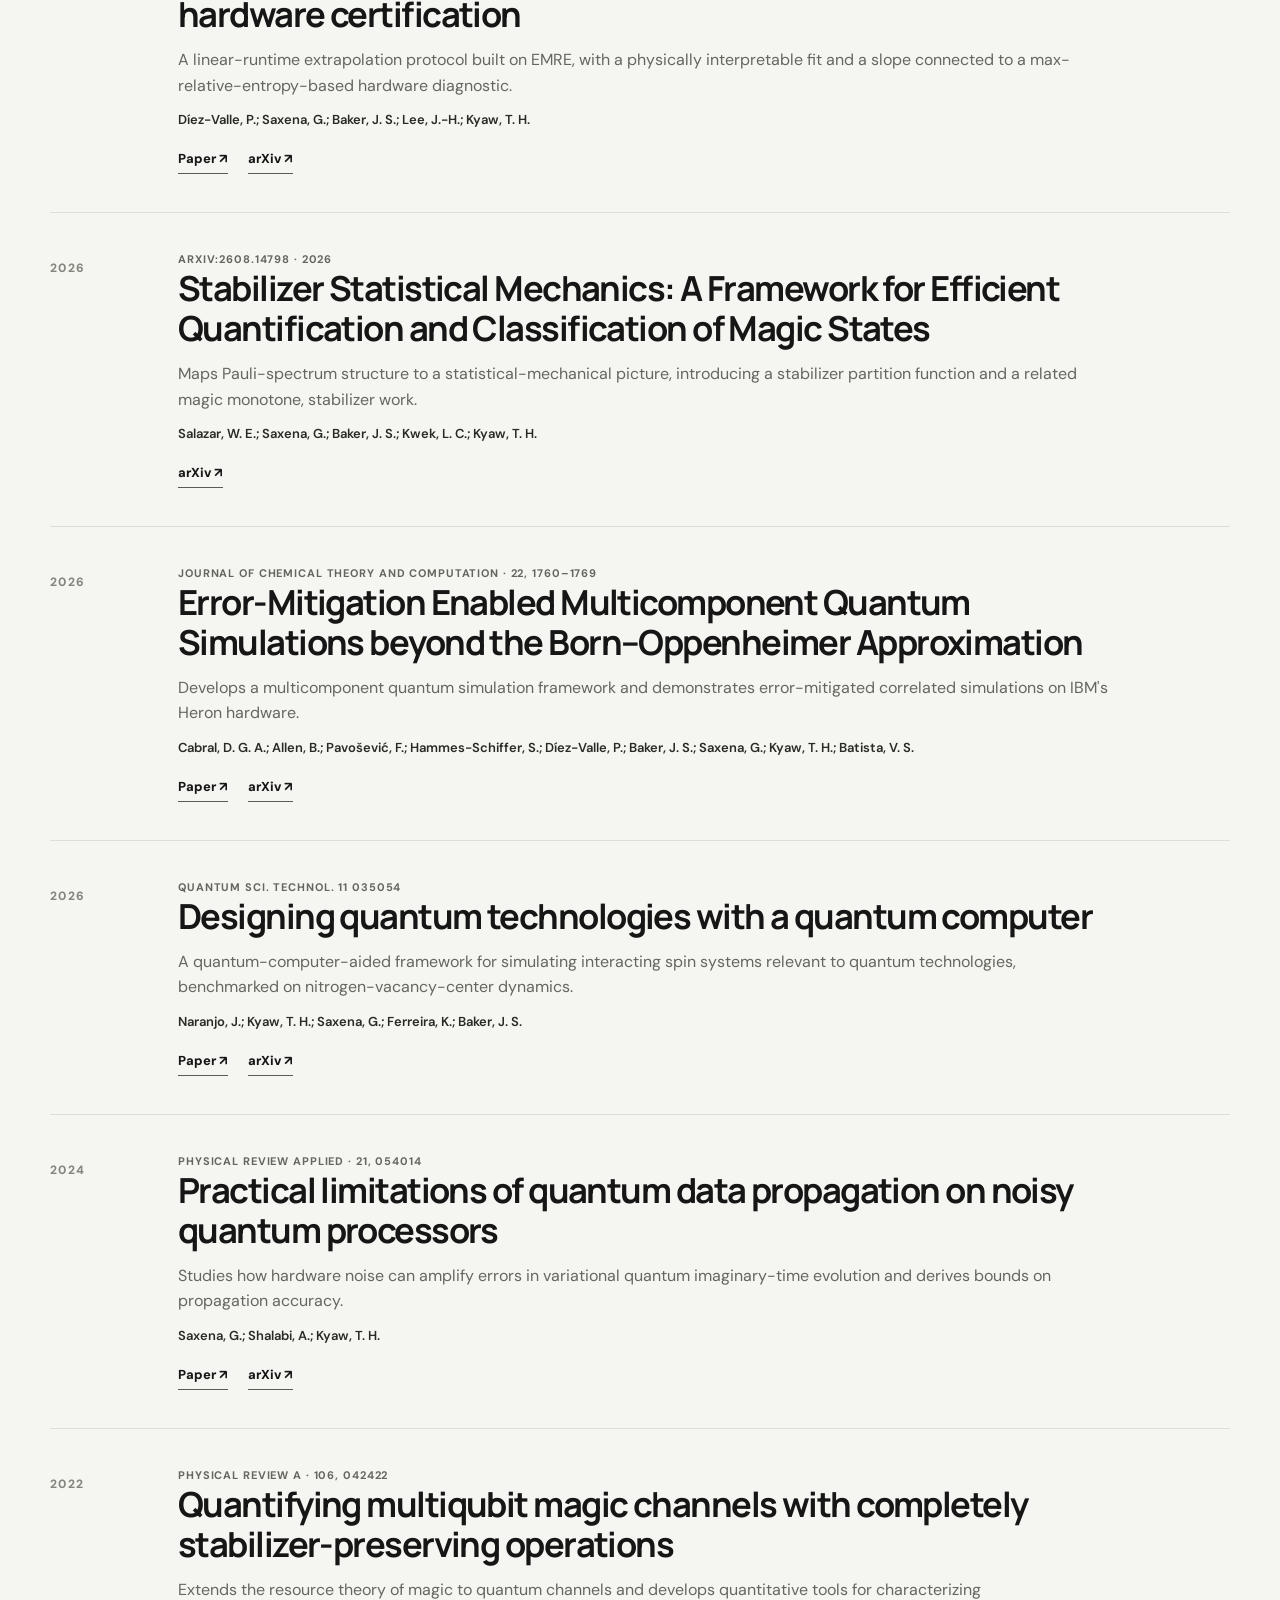
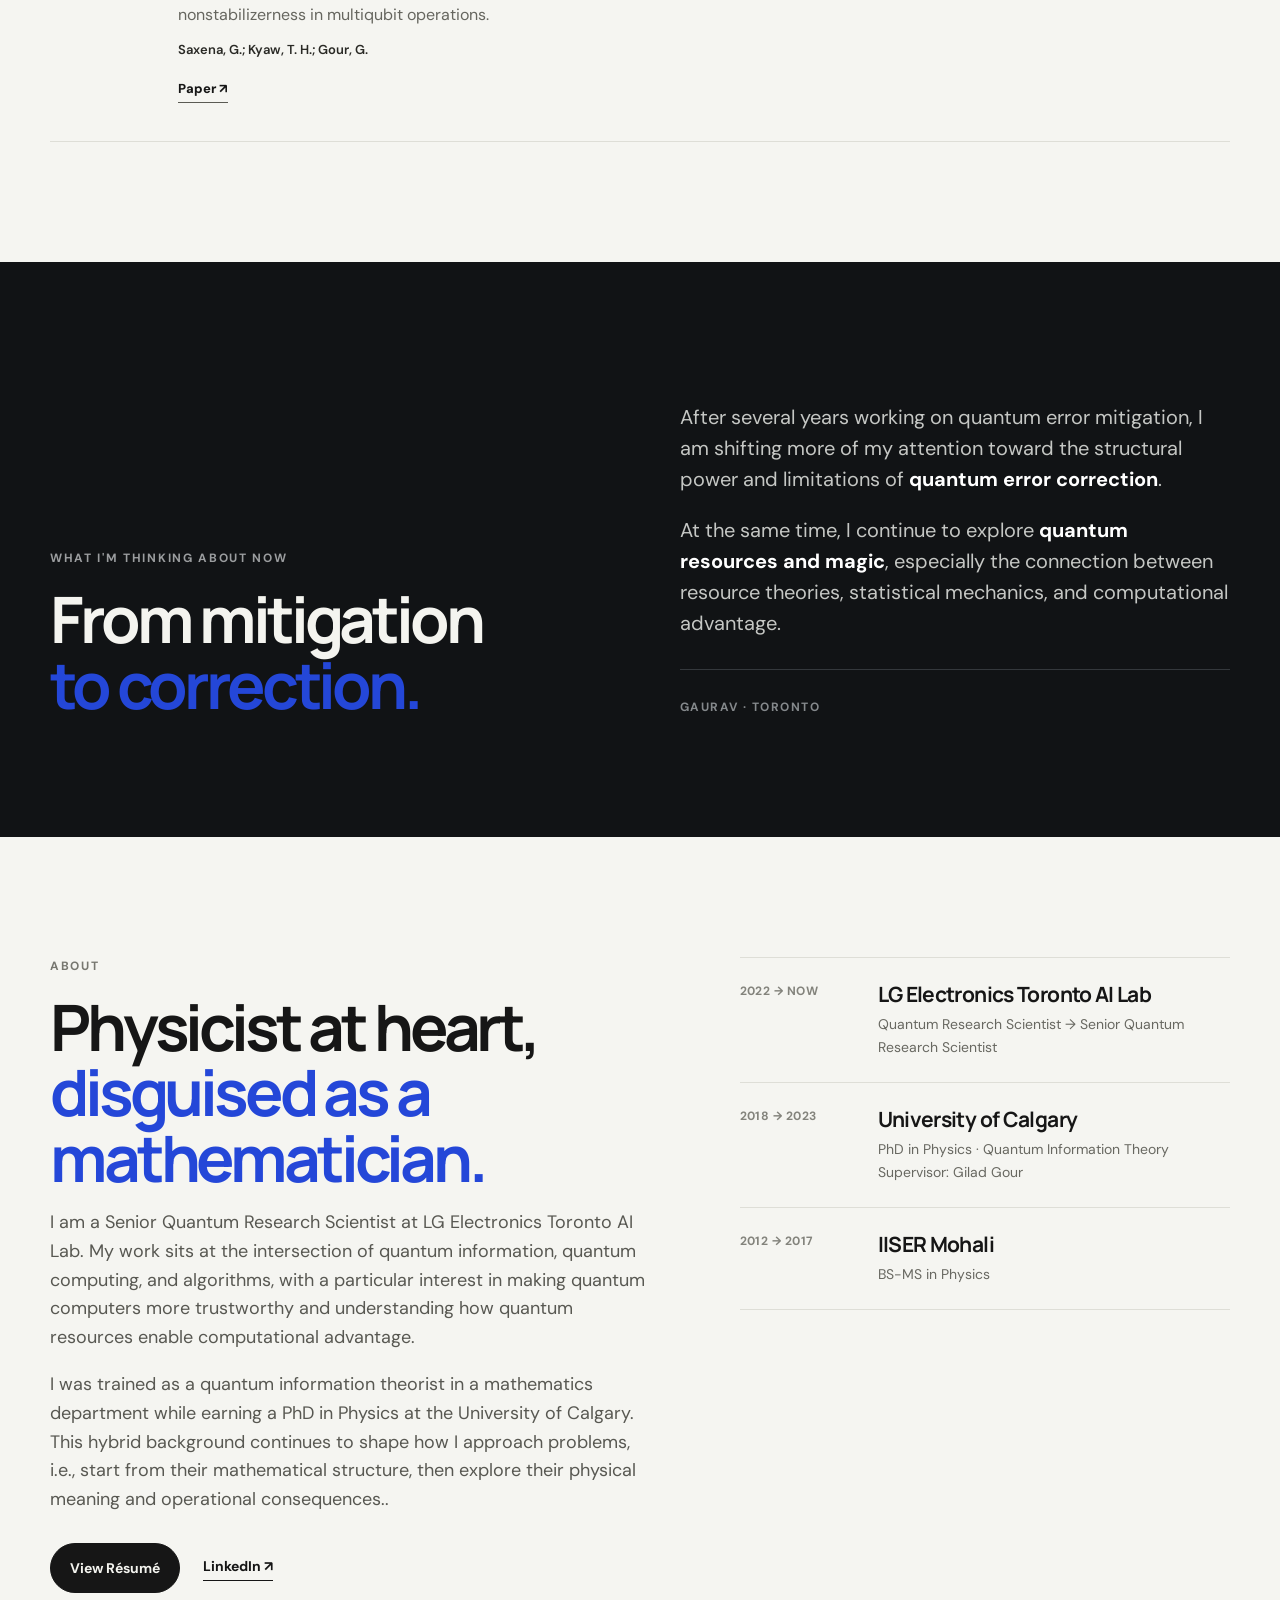
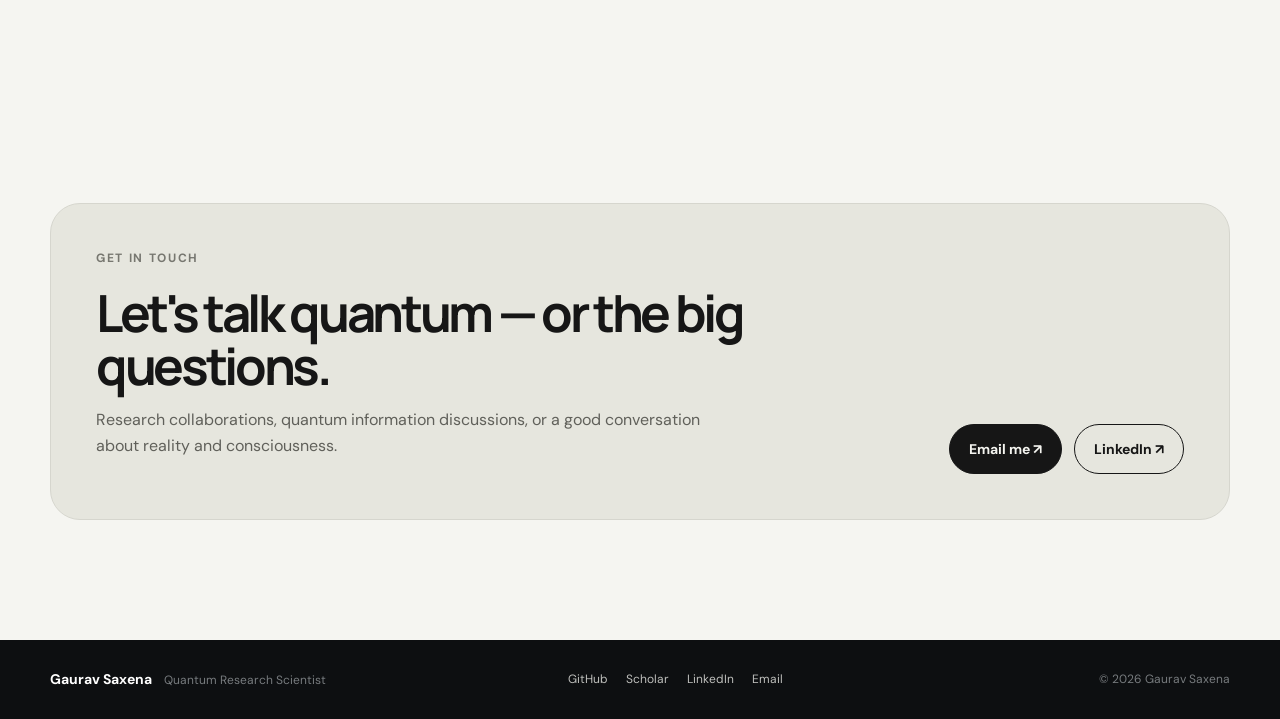
==== commit c74659a0: "Updates to the text" ====
--- a/index.html
+++ b/index.html
@@ -41,10 +41,11 @@
         <div class="hero-copy reveal">
           <p class="eyebrow">Senior Quantum Research Scientist · LG Electronics Toronto AI Lab</p>
           <h1>Making quantum<br><em>computers more trustworthy.</em></h1>
-          <p class="hero-lead">I work at the intersection of quantum computing, quantum information, and algorithms — studying the resources, errors, and structures that shape useful quantum computation.</p>
+          <p class="hero-lead">I work at the intersection of quantum computing, quantum information, and algorithms and love studying the resources, errors, and the mathematical structures that shape useful quantum computation.</p>
           <div class="tag-row" aria-label="Research topics">
             <span>Quantum Error Mitigation</span>
             <span>Quantum Error Correction</span>
+            <span>Quantum Resource Theories</span>
             <span>Quantum Magic</span>
             <span>Quantum Algorithms</span>
           </div>
@@ -105,14 +106,14 @@
             <div class="card-number">02</div>
             <div class="icon-box">◇</div>
             <h3>Quantum resources &amp; magic</h3>
-            <p>Resource-theoretic views of quantum computation, with a focus on coherence, magic, nonstabilizerness, and the operational cost of quantum resources.</p>
-            <div class="pill-list"><span>Magic</span><span>Resource theory</span><span>Nonstabilizerness</span></div>
+            <p>Resource-theoretic approach to quantum information and computation, with a focus on coherence, magic (or nonstabilizerness), and the operational cost of quantum resources.</p>
+            <div class="pill-list"><span>Magic</span><span>Resource theory</span><span>Coherence</span></div>
           </article>
           <article class="research-card reveal delay-2">
             <div class="card-number">03</div>
             <div class="icon-box">∿</div>
             <h3>Quantum algorithms &amp; simulation</h3>
-            <p>Developing practical quantum algorithms and applying them to physically motivated problems, including multicomponent molecular and solid-state spin simulations.</p>
+            <p>Developing practical quantum algorithms and applying them to physically motivated problems.</p>
             <div class="pill-list"><span>Algorithms</span><span>Simulation</span><span>Hybrid methods</span></div>
           </article>
           <article class="research-card research-card-wide reveal">
@@ -120,7 +121,7 @@
             <div>
               <p class="mini-label">A longer-term thread</p>
               <h3>From mathematical structure to experimental usefulness</h3>
-              <p class="wide-copy">My work often starts with a structural question in quantum information and ends by asking what that structure means for an actual circuit, algorithm, or device. That bridge — from abstract theory to experimentally meaningful diagnostics — is a recurring theme across my research.</p>
+              <p class="wide-copy">My work often starts with a structural question in quantum information and ends by asking what that structure means for an actual circuit, algorithm, or device. That bridge from abstract theory to experimentally meaningful diagnostics is a recurring theme across my research.</p>
             </div>
             <div class="research-arrow">→</div>
           </article>
@@ -132,8 +133,8 @@
       <div class="container">
         <div class="section-head publications-head reveal">
           <div>
-            <p class="eyebrow">Selected publications</p>
-            <h2>Recent work</h2>
+            <p class="eyebrow">Recent work</p>
+            <h2>Selected publications</h2>
           </div>
           <a class="button button-outline" href="https://scholar.google.com/citations?user=7Rgm9icAAAAJ&hl=en" target="_blank" rel="noreferrer">View Google Scholar ↗</a>
         </div>
@@ -245,7 +246,7 @@
                href="assets/Gaurav_Saxena_Resume.pdf"
                target="_blank"
                rel="noopener noreferrer">
-              View résumé
+              View Résumé
             </a>
             <a class="text-link"
                href="https://www.linkedin.com/in/gaurav-iiser"
@@ -277,7 +278,7 @@
         <div>
           <p class="eyebrow">Get in touch</p>
           <h2>Let's talk quantum — or the big questions.</h2>
-          <p>Research collaborations, seminars, quantum information discussions, or a good conversation about reality and consciousness.</p>
+          <p>Research collaborations, quantum information discussions, or a good conversation about reality and consciousness.</p>
         </div>
         <div class="contact-actions">
           <a class="button button-dark" href="mailto:gaurav.phy0403@gmail.com">Email me ↗</a>
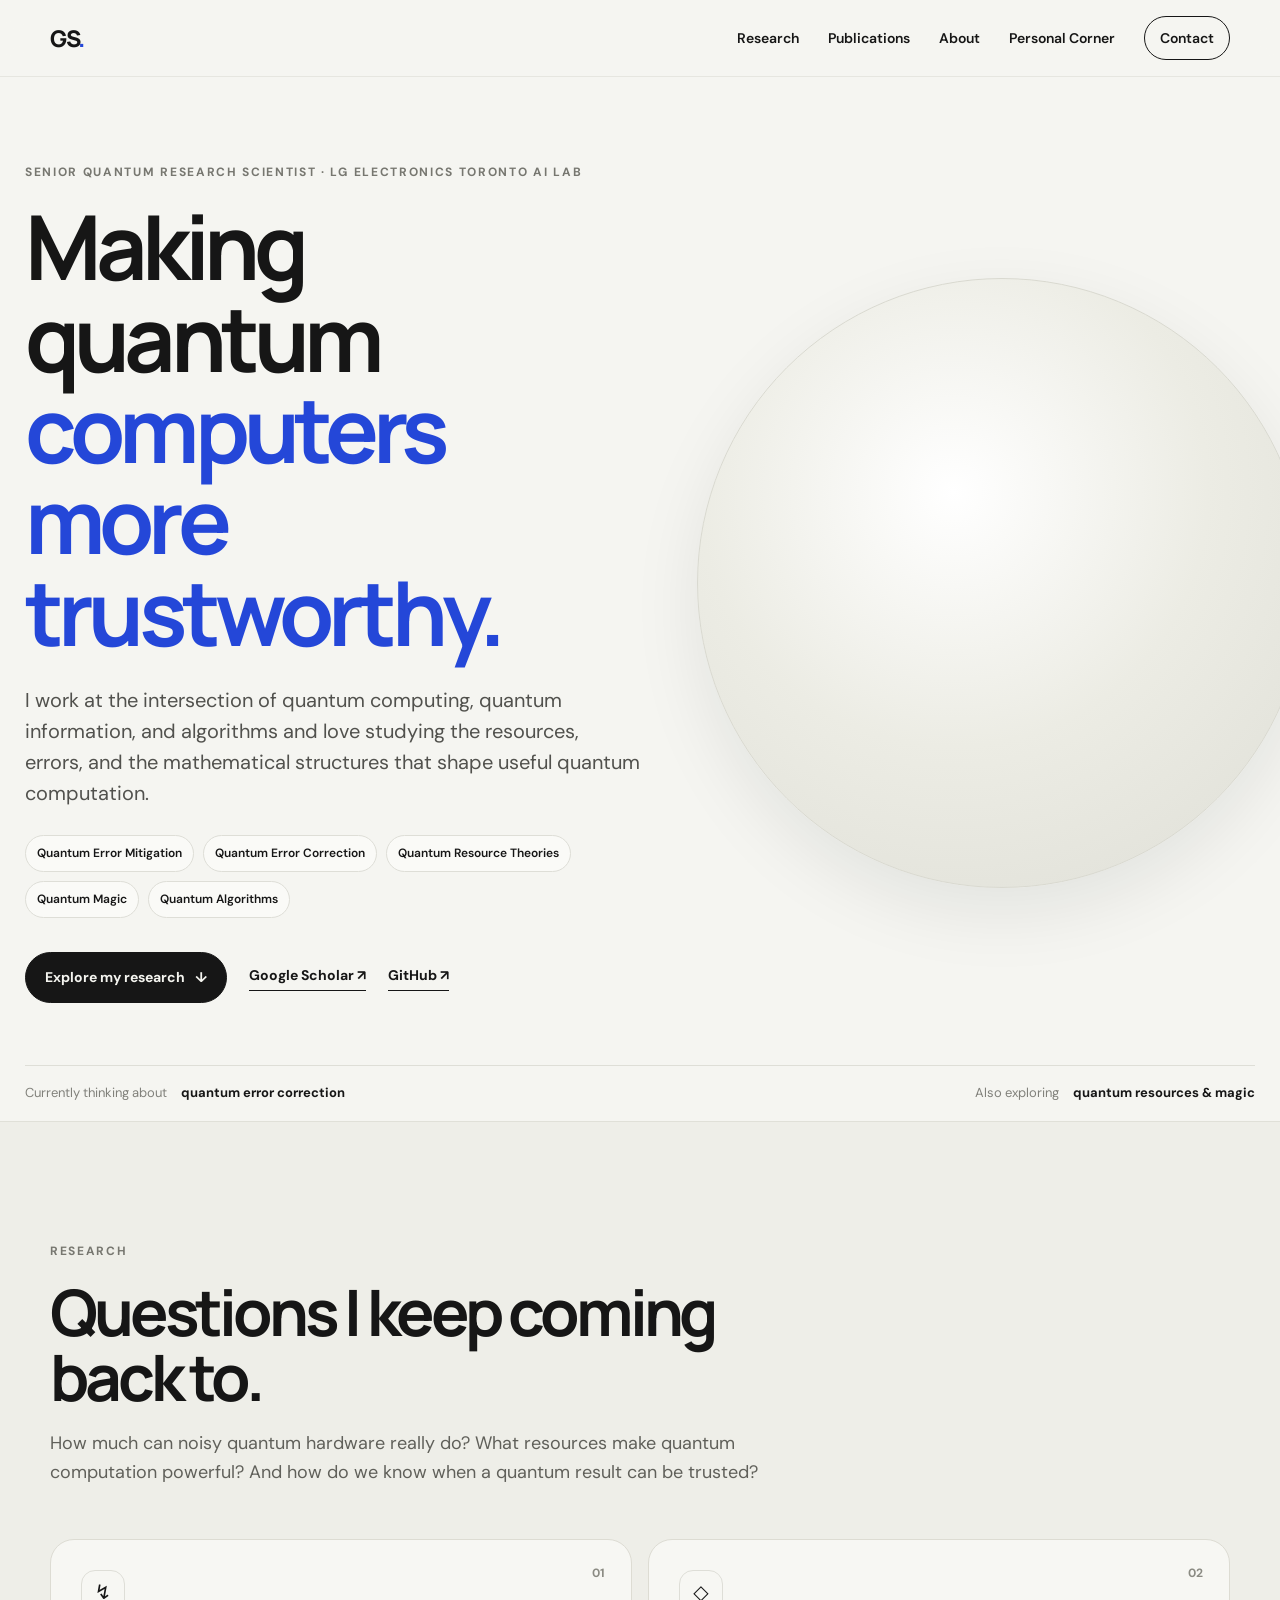
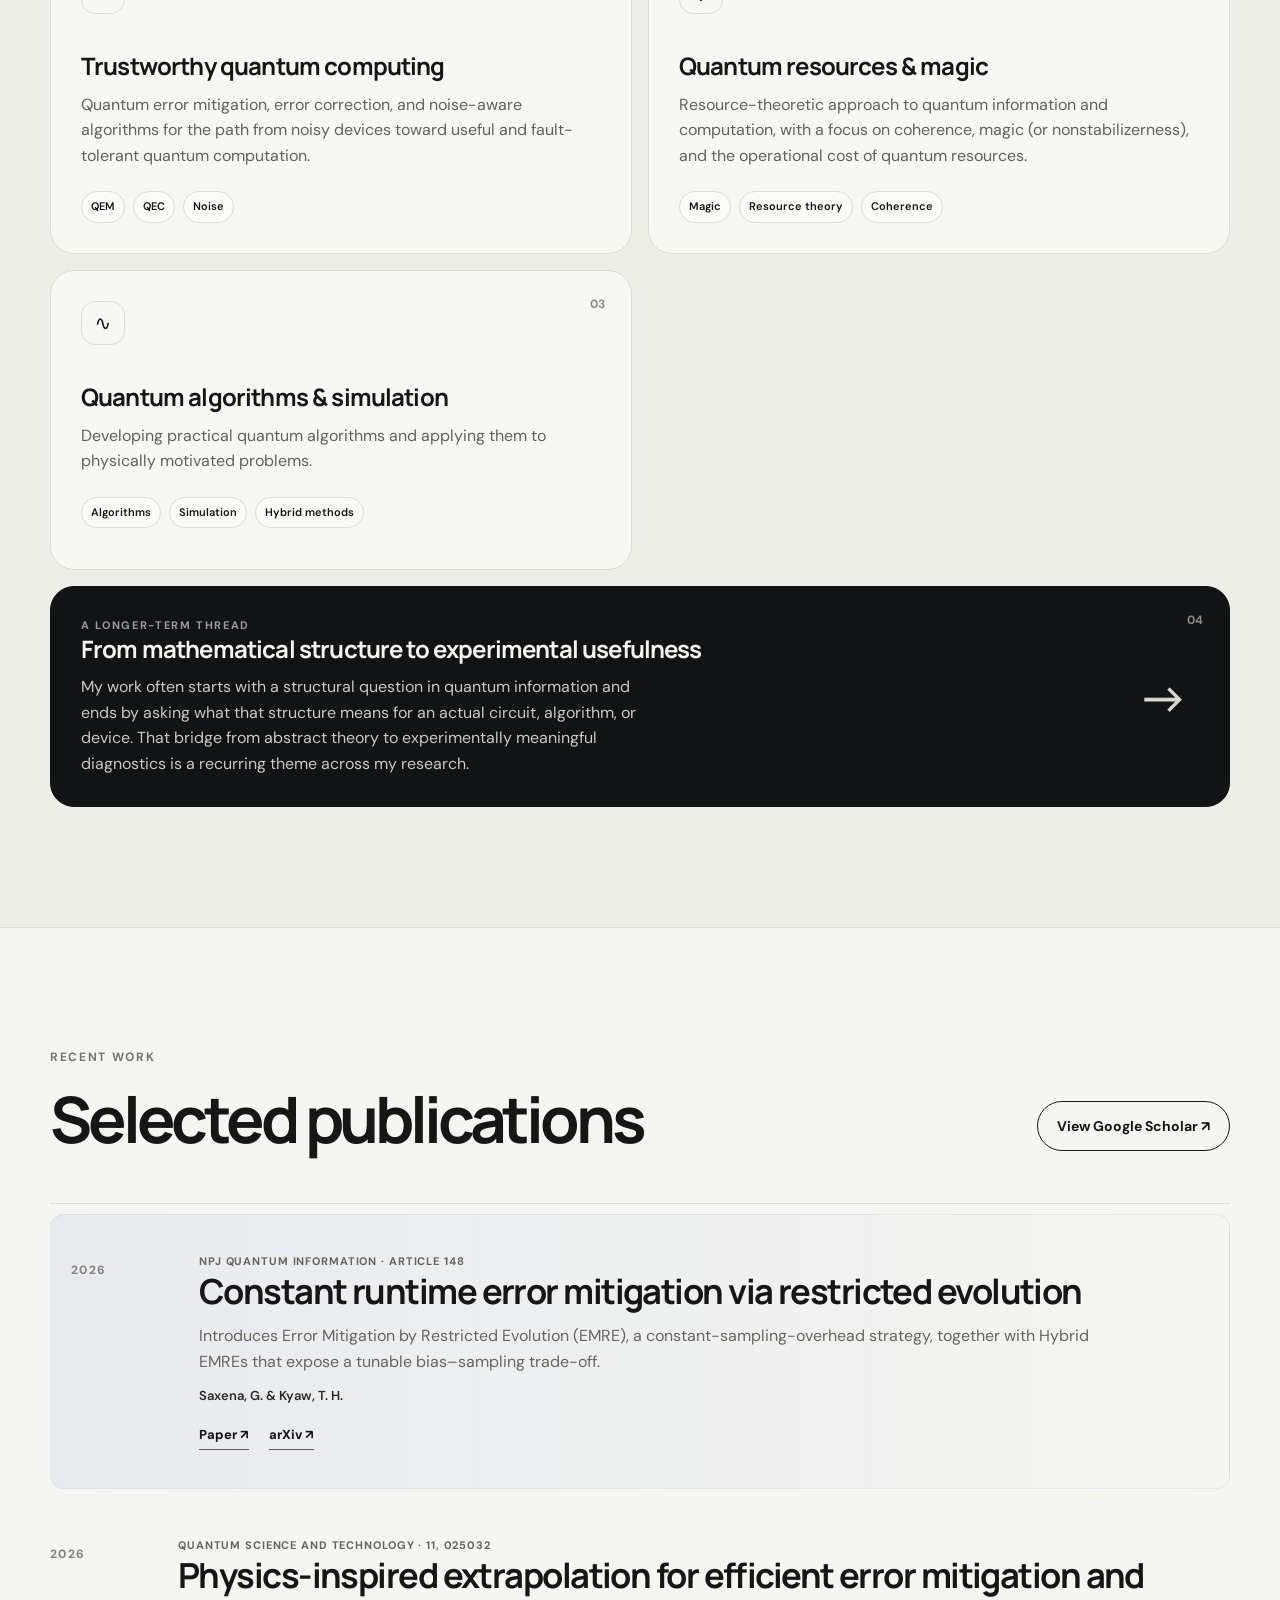
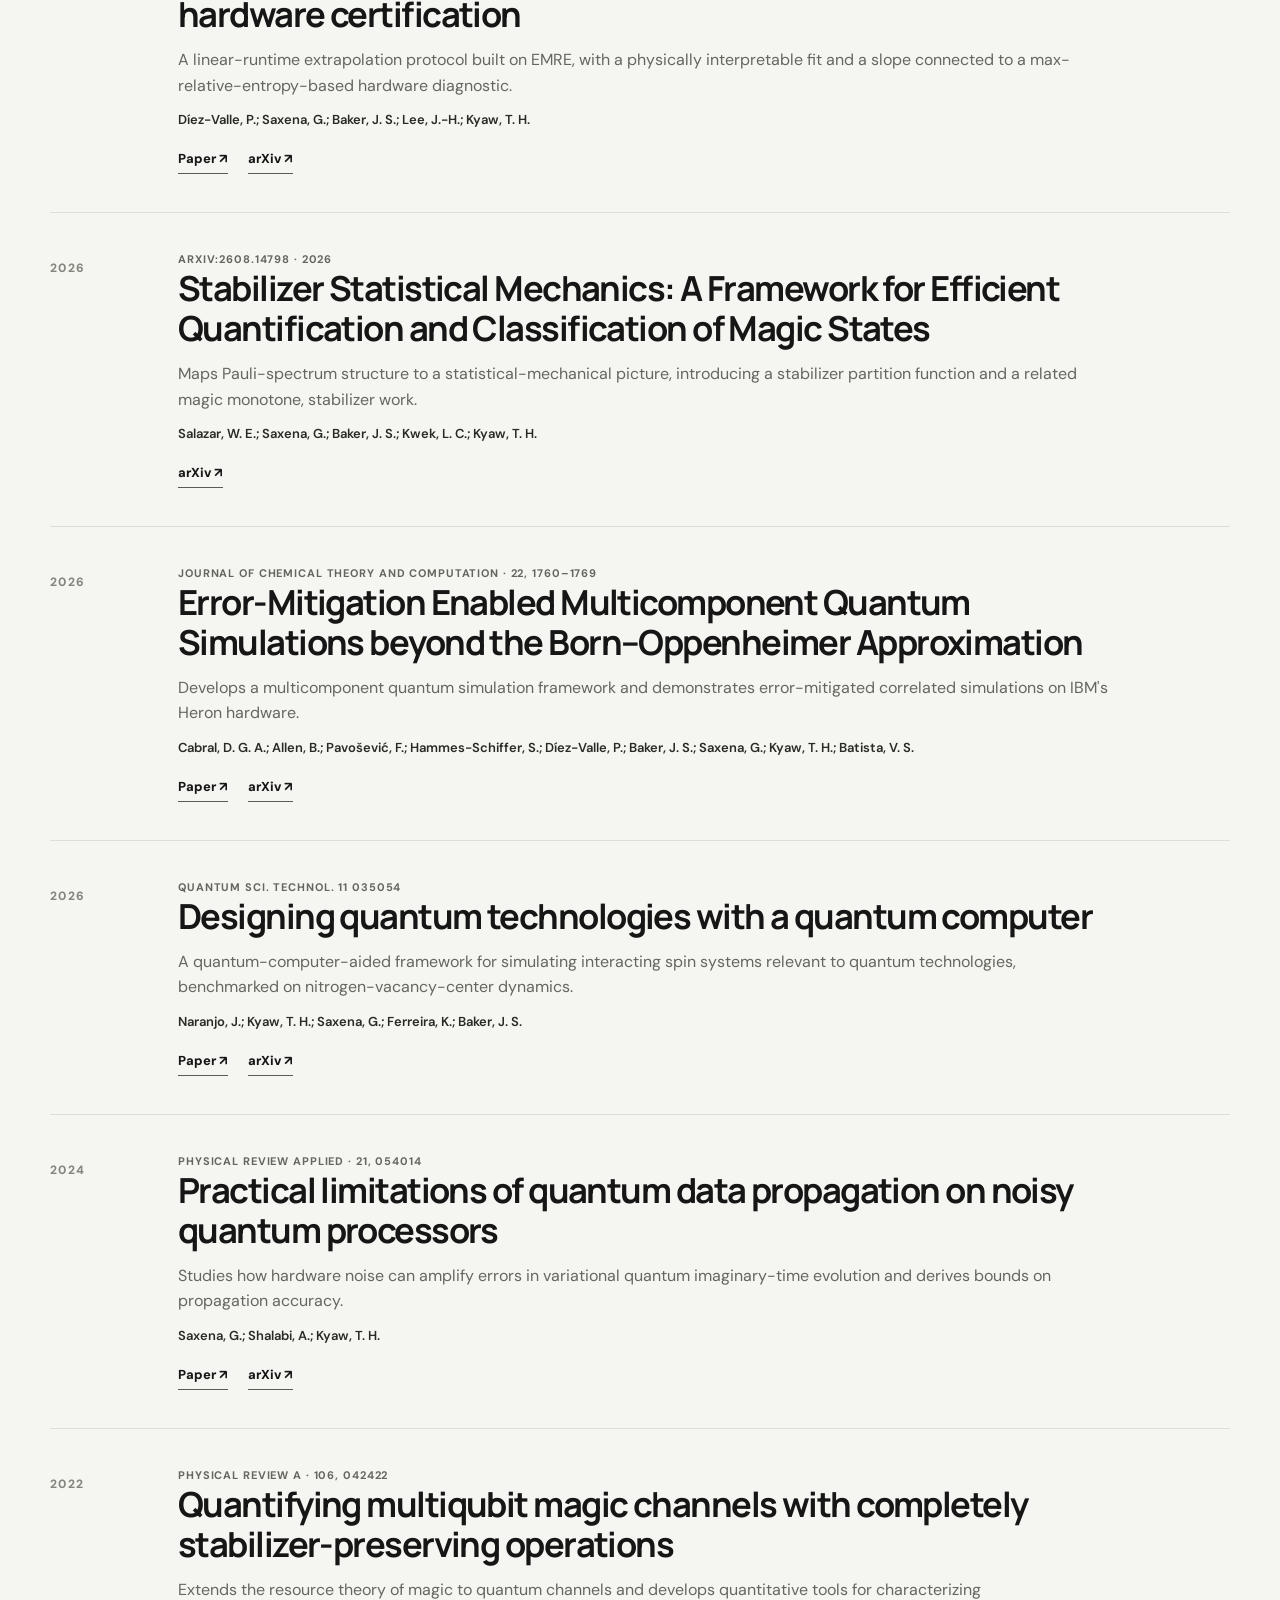
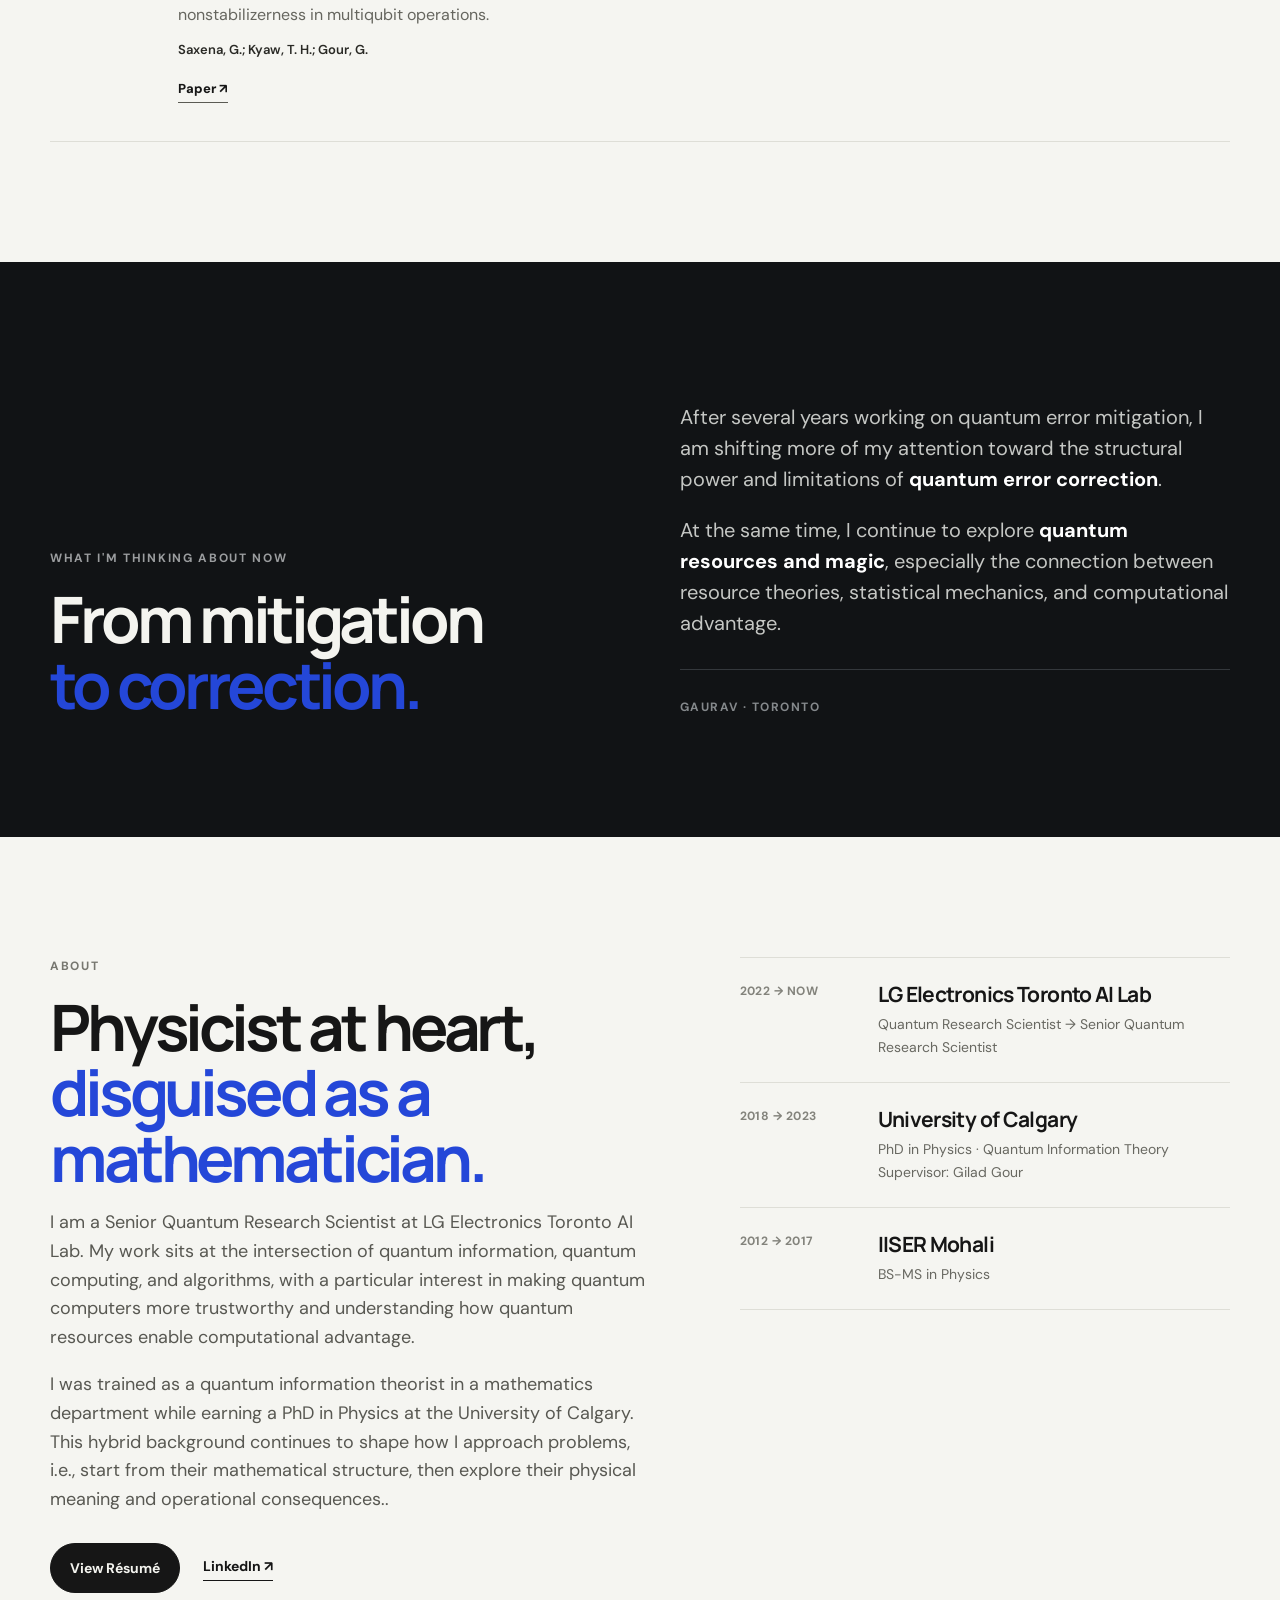
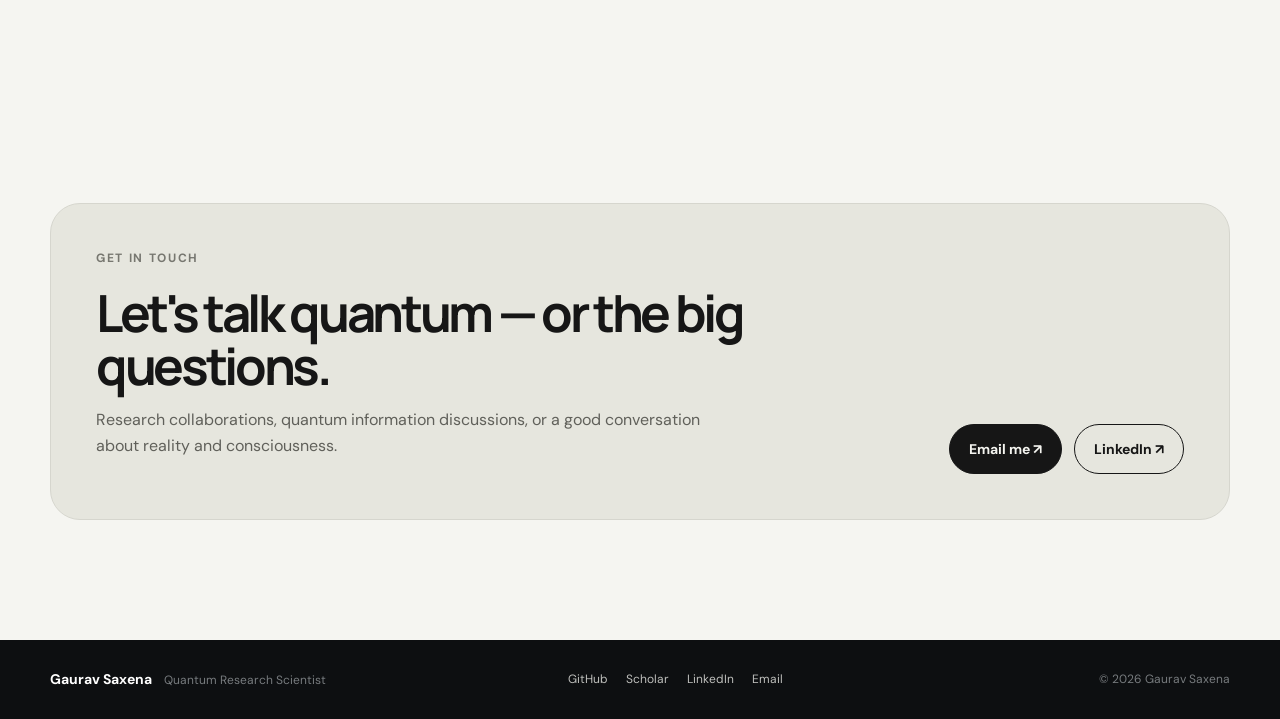
==== commit 8292d285: "Replace quantum graphic with profile image" ====
--- a/index.html
+++ b/index.html
@@ -56,28 +56,15 @@
           </div>
         </div>
 
-        <div class="hero-visual reveal delay-1" aria-label="Abstract quantum graphic">
-          <div class="orb orb-a"></div>
-          <div class="orb orb-b"></div>
-          <div class="orb orb-c"></div>
-          <div class="ring ring-1"></div>
-          <div class="ring ring-2"></div>
-          <div class="ring ring-3"></div>
-          <svg class="circuit" viewBox="0 0 620 620" role="img" aria-label="Decorative quantum circuit illustration">
-            <g fill="none" stroke="currentColor" stroke-width="1.5" opacity=".55">
-              <path d="M45 150 H185 V105 H330 V220 H452 V165 H575" />
-              <path d="M65 315 H145 V410 H270 V335 H380 V465 H570" />
-              <path d="M160 60 V230 H240 V310 H470 V65" />
-              <path d="M95 520 H205 V460 H330 V540 H505 V410" />
-            </g>
-            <g fill="currentColor" opacity=".9">
-              <circle cx="185" cy="150" r="6"/><circle cx="330" cy="105" r="6"/><circle cx="330" cy="220" r="6"/>
-              <circle cx="452" cy="220" r="6"/><circle cx="145" cy="315" r="6"/><circle cx="270" cy="410" r="6"/>
-              <circle cx="380" cy="335" r="6"/><circle cx="470" cy="465" r="6"/><circle cx="205" cy="520" r="6"/>
-              <circle cx="330" cy="460" r="6"/><circle cx="505" cy="540" r="6"/>
-            </g>
-          </svg>
-          <div class="hero-badge">Physics → Information → Computation</div>
+        <div class="hero-visual hero-portrait reveal delay-1">
+          <img
+            src="assets/profile.png"
+            alt="Gaurav Saxena"
+            width="1254"
+            height="1254"
+            fetchpriority="high"
+          />
+        </div>
         </div>
       </div>
       <div class="hero-footer container">
--- a/styles.css
+++ b/styles.css
@@ -67,3 +67,49 @@
 .personal-outro>div>p:not(.eyebrow){font-size:19px;color:#c6c8c4;max-width:780px}
 .personal-outro .text-link{display:inline-block;margin-top:20px}
 @media(max-width:740px){.personal-hero{padding:75px 0}.personal-feature{grid-template-columns:1fr;gap:14px}.reading-empty{align-items:flex-start;flex-direction:column;gap:0;padding:32px 0}.photo-grid{grid-template-columns:1fr}}
+
+.garden-notes {
+  margin-top: 32px;
+  border-top: 1px solid var(--line);
+}
+
+.garden-notes details {
+  border-bottom: 1px solid var(--line);
+}
+
+.garden-notes summary {
+  padding: 20px 4px;
+  cursor: pointer;
+  font-family: var(--display);
+  font-size: 18px;
+  font-weight: 700;
+}
+
+.garden-notes summary:hover {
+  color: var(--accent);
+}
+
+.garden-notes summary:focus-visible {
+  outline: 2px solid var(--accent);
+  outline-offset: 4px;
+}
+
+.garden-note {
+  max-width: 760px;
+  padding: 0 4px 20px;
+  color: var(--muted);
+}
+
+.garden-note p {
+  margin: 0 0 12px;
+  font-size: 16px;
+  line-height: 1.7;
+}
+
+.garden-note p:last-child {
+  margin-bottom: 0;
+}
+
+.hobby-link {
+  margin-top: 22px;
+}
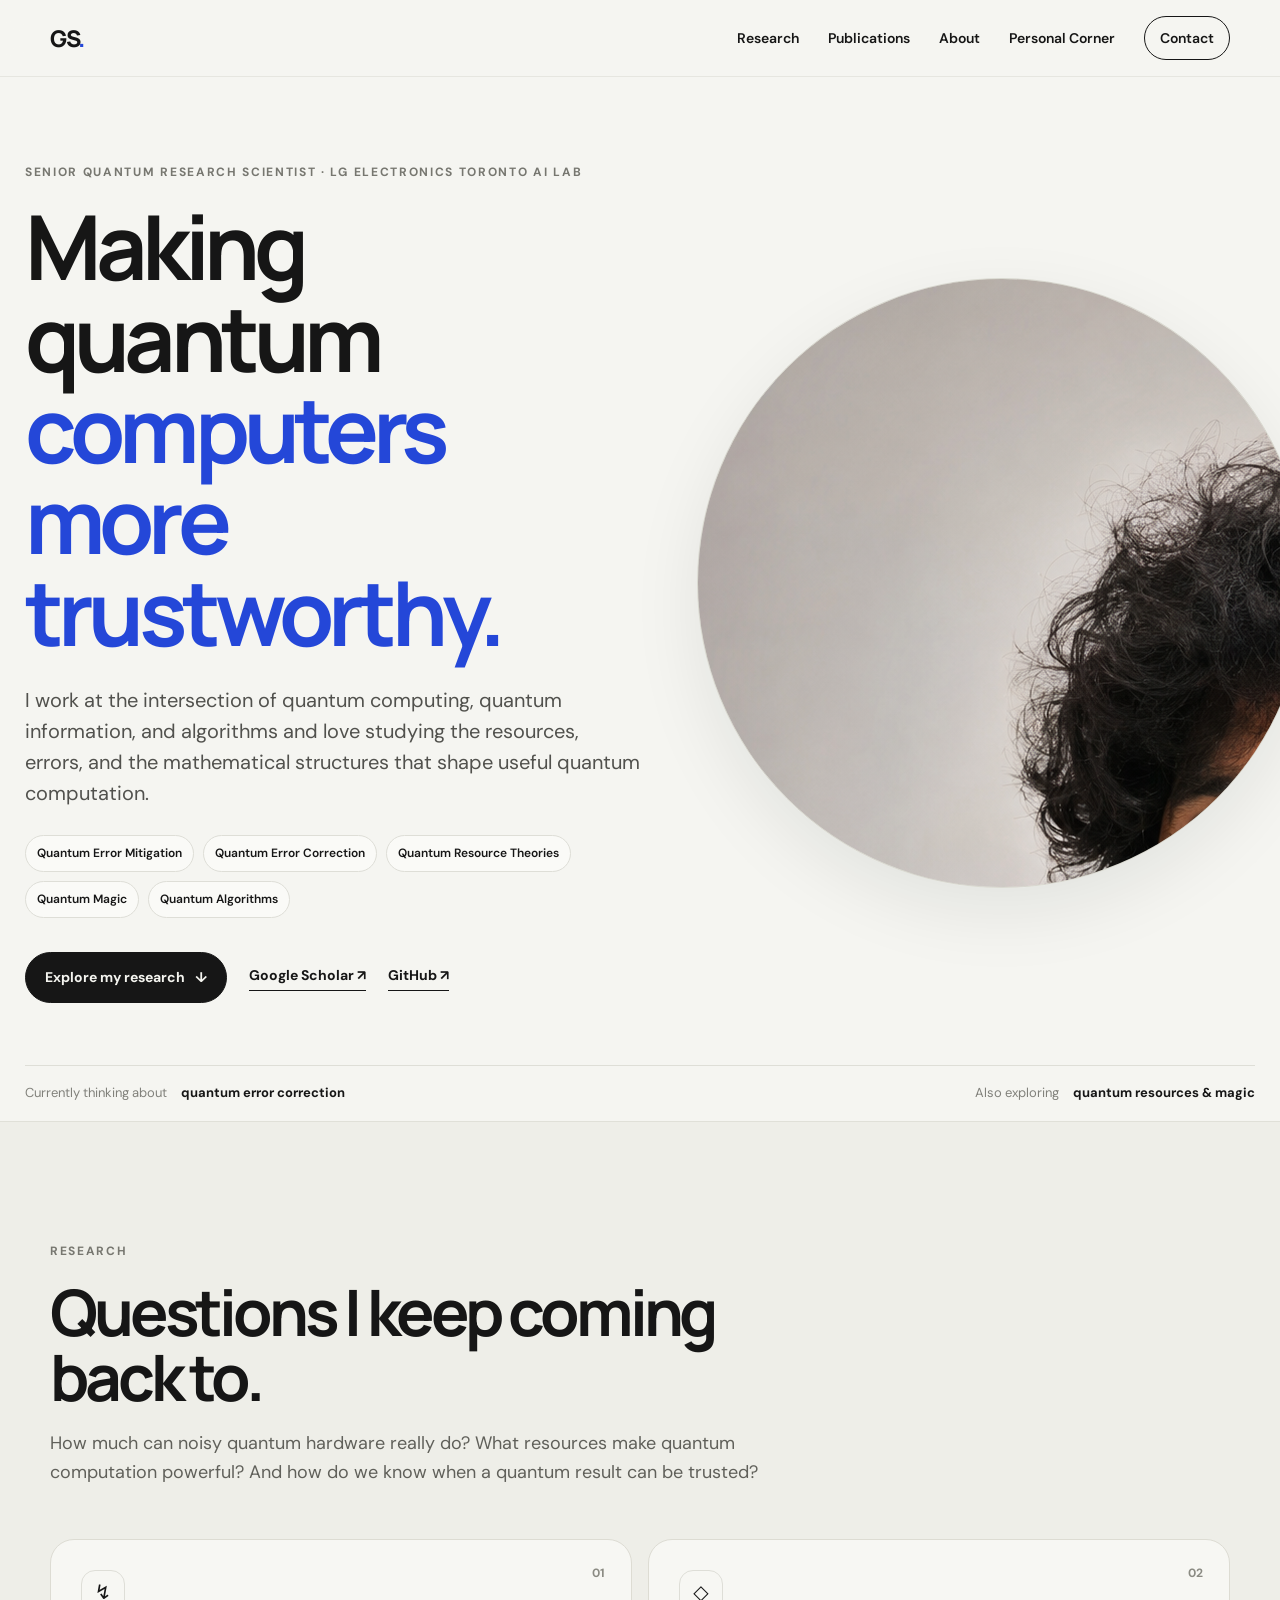
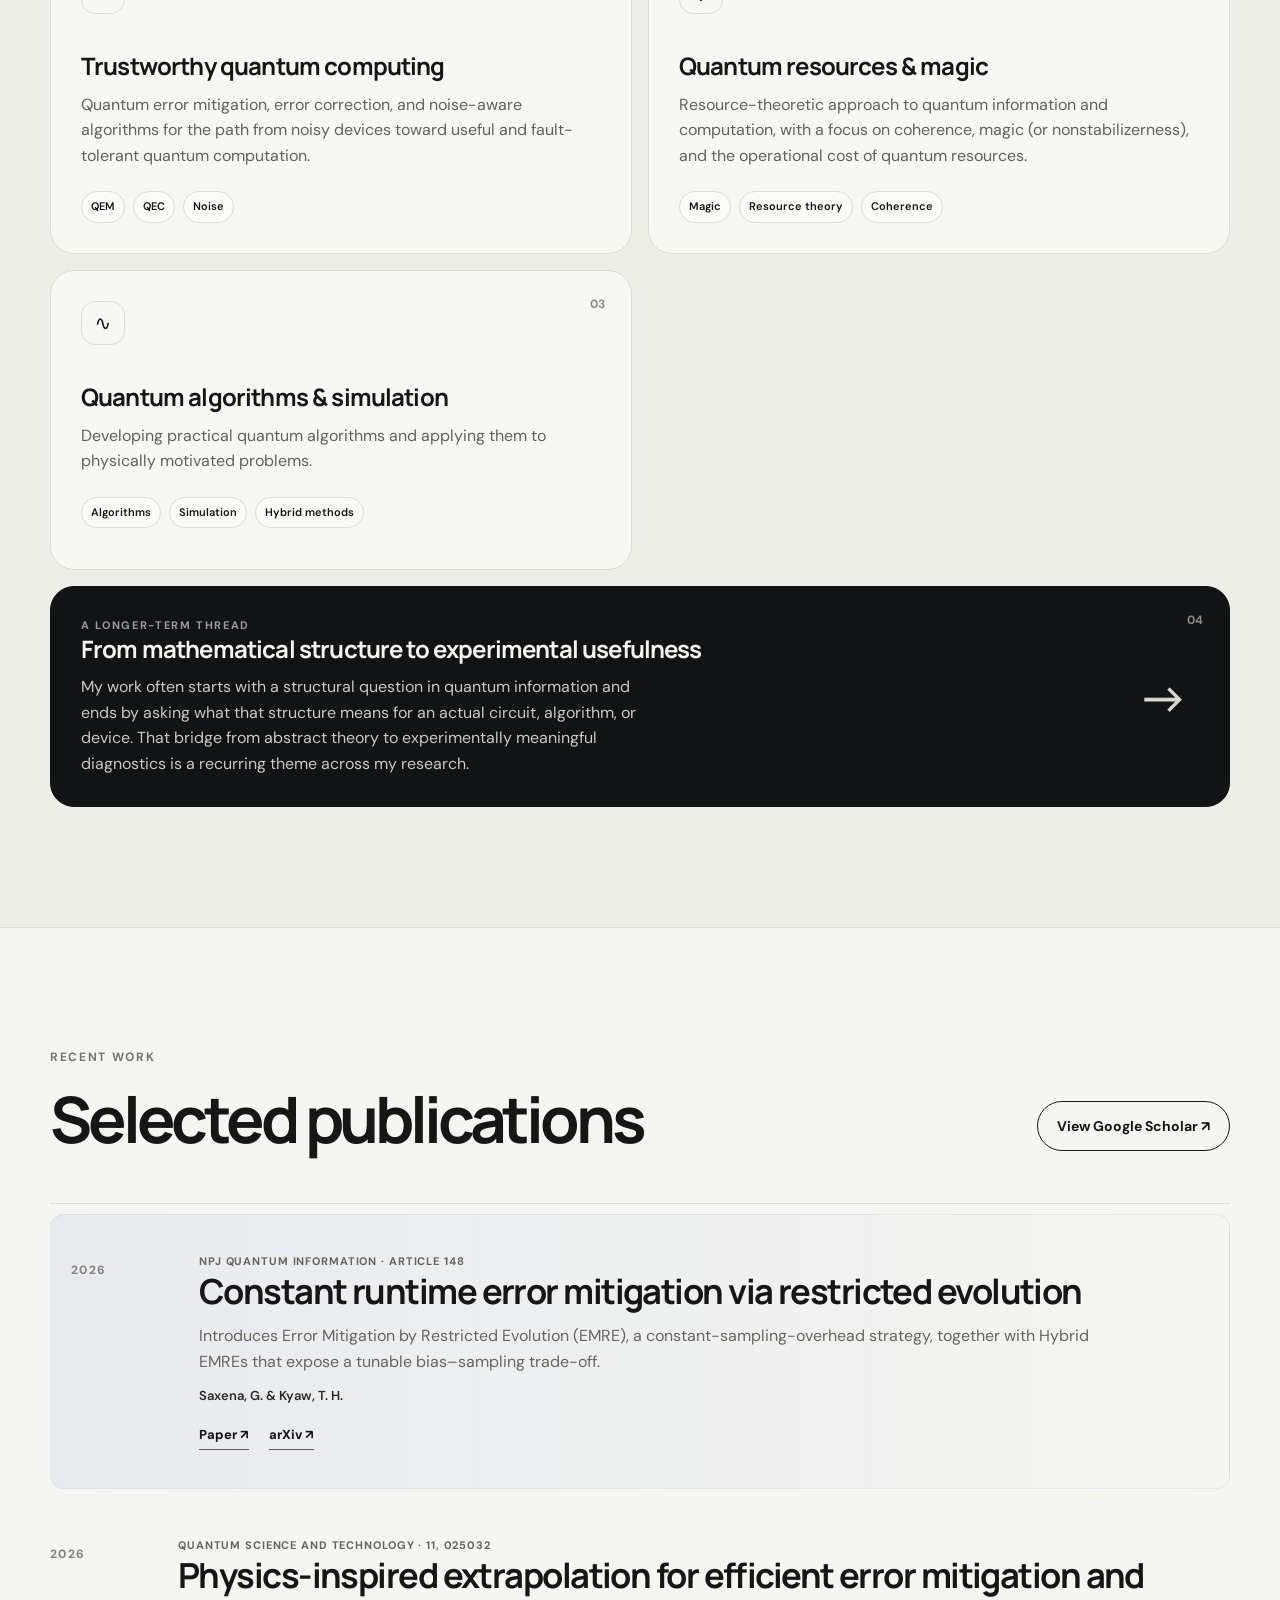
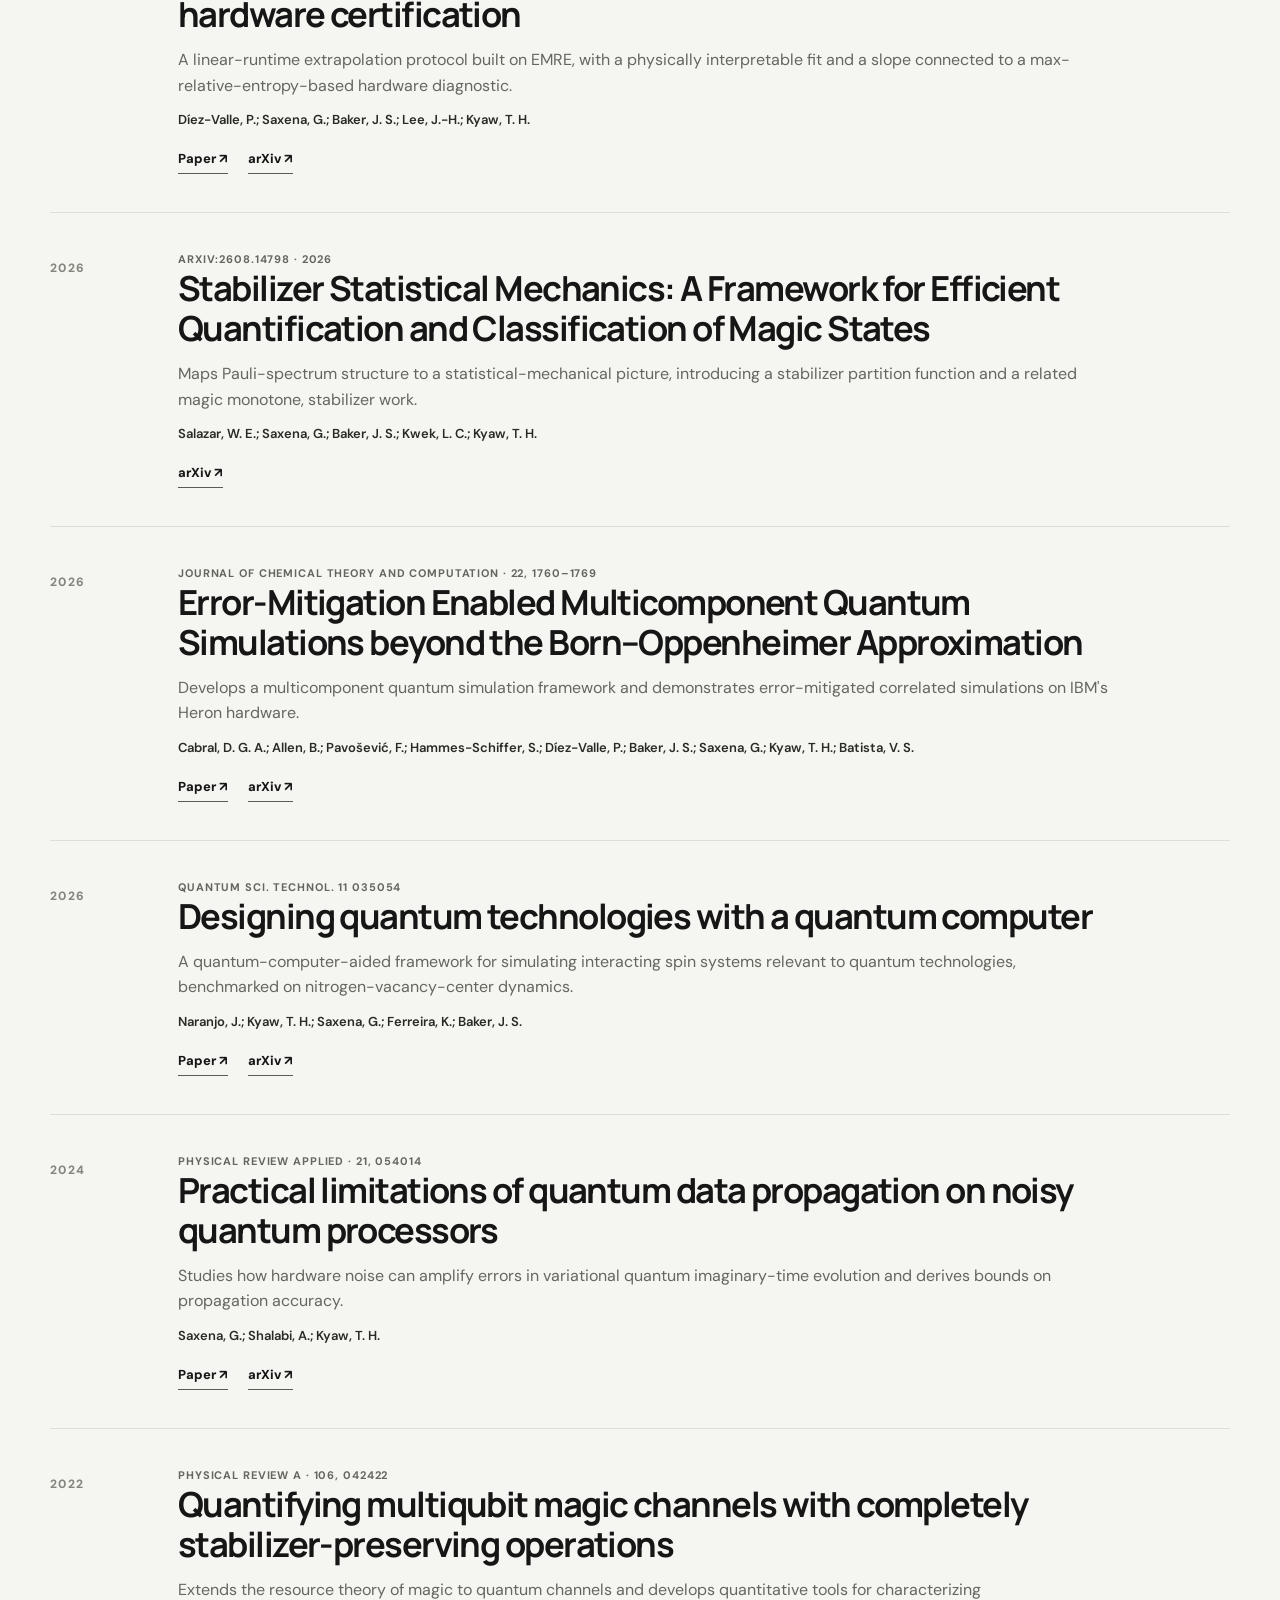
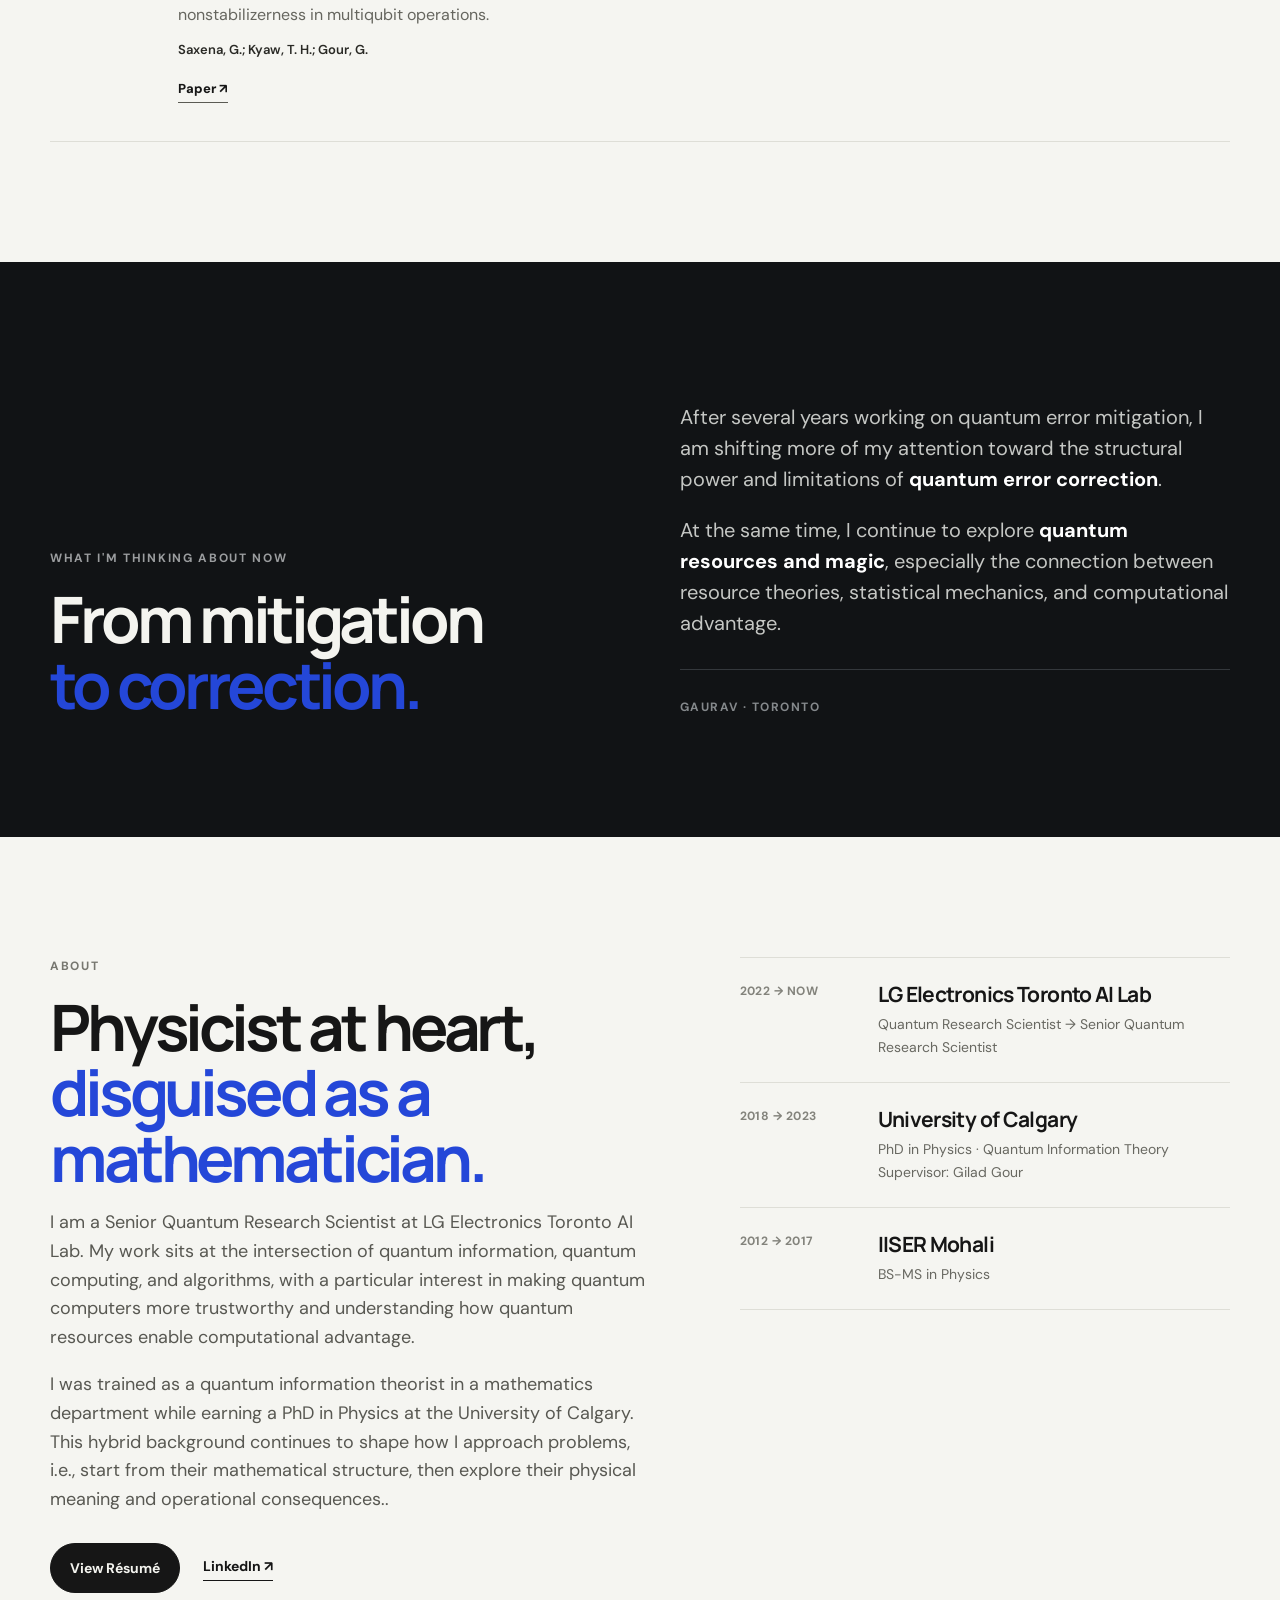
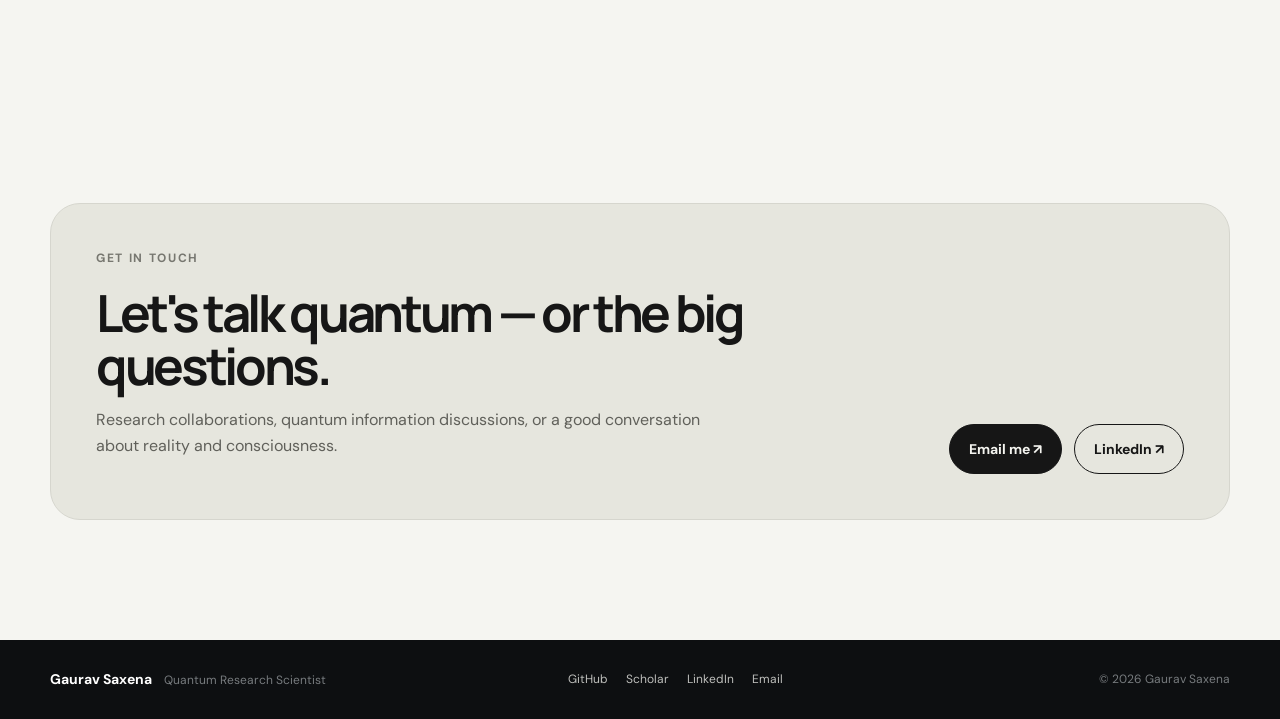
==== commit 8b219963: "Update profile image format to JPG Changed profile image source from PNG to JPG." ====
--- a/index.html
+++ b/index.html
@@ -58,7 +58,7 @@
 
         <div class="hero-visual hero-portrait reveal delay-1">
           <img
-            src="assets/profile.png"
+            src="assets/profile.jpg"
             alt="Gaurav Saxena"
             width="1254"
             height="1254"
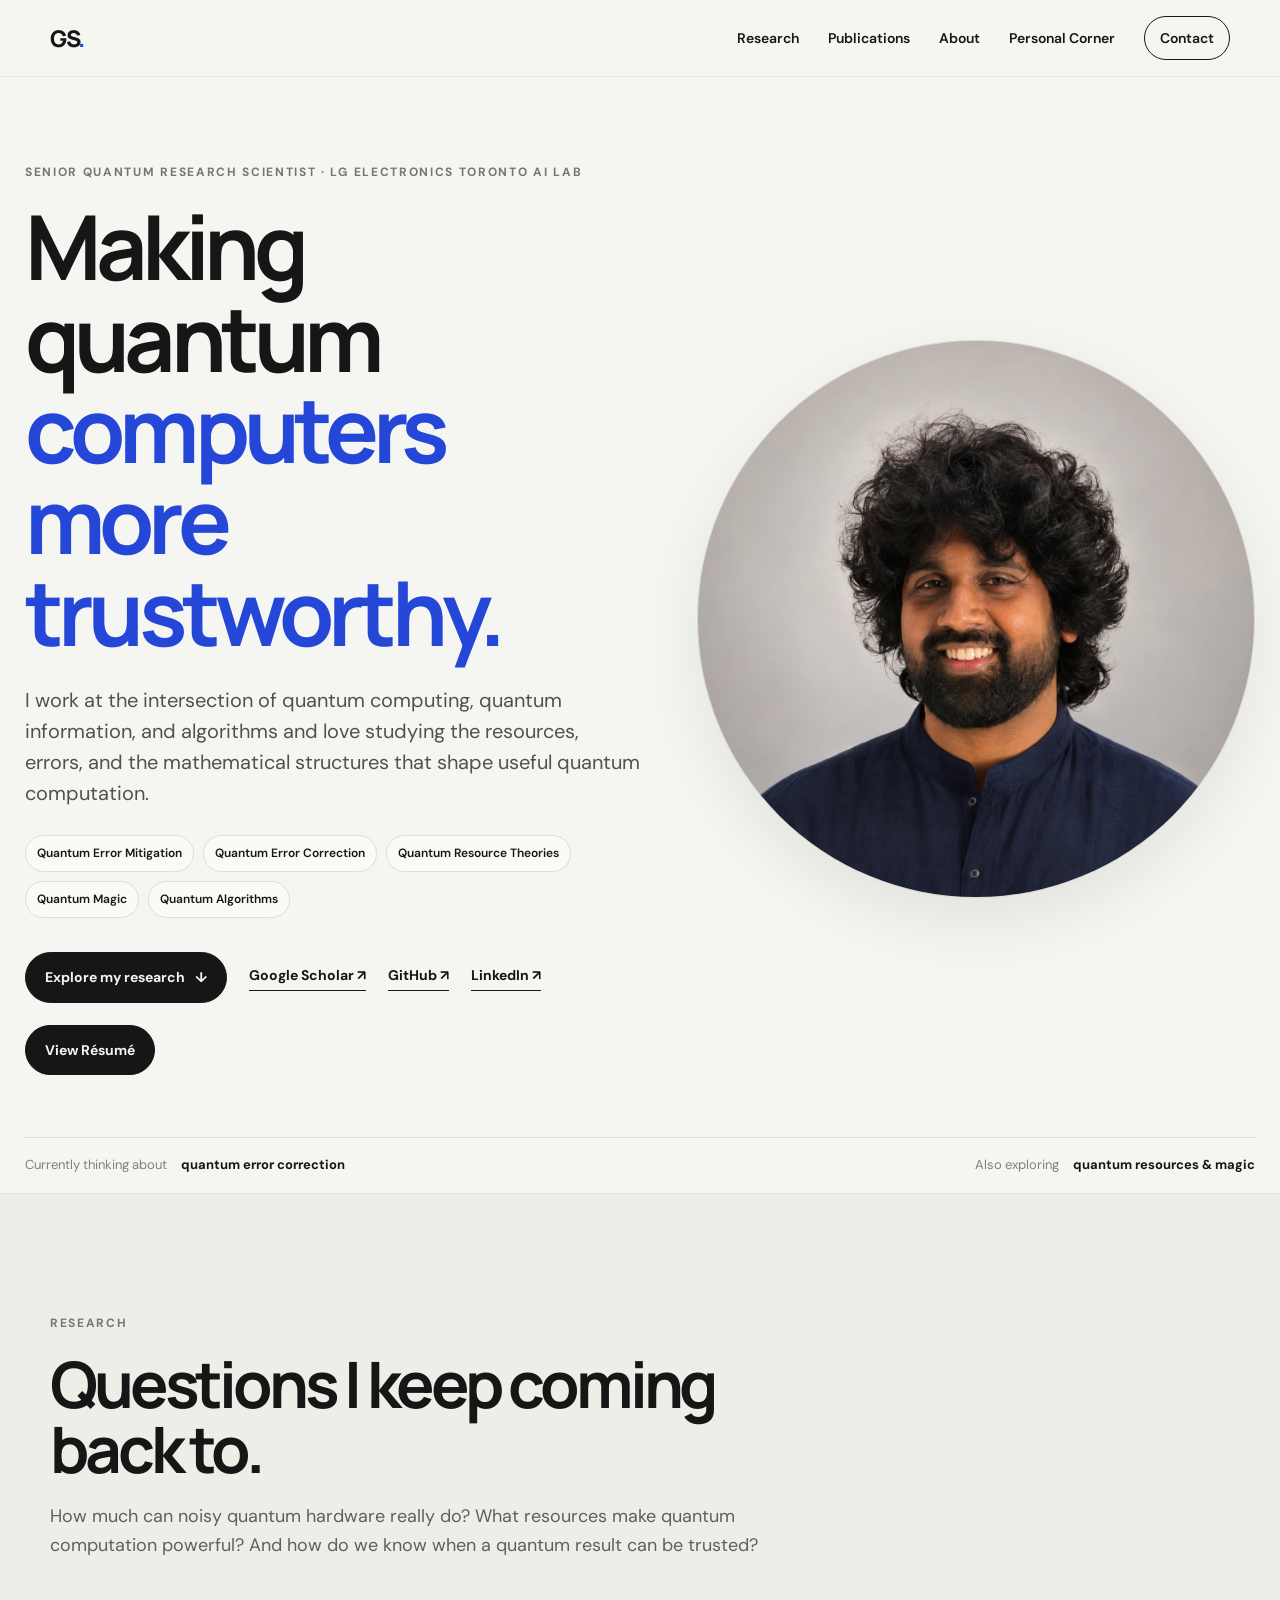
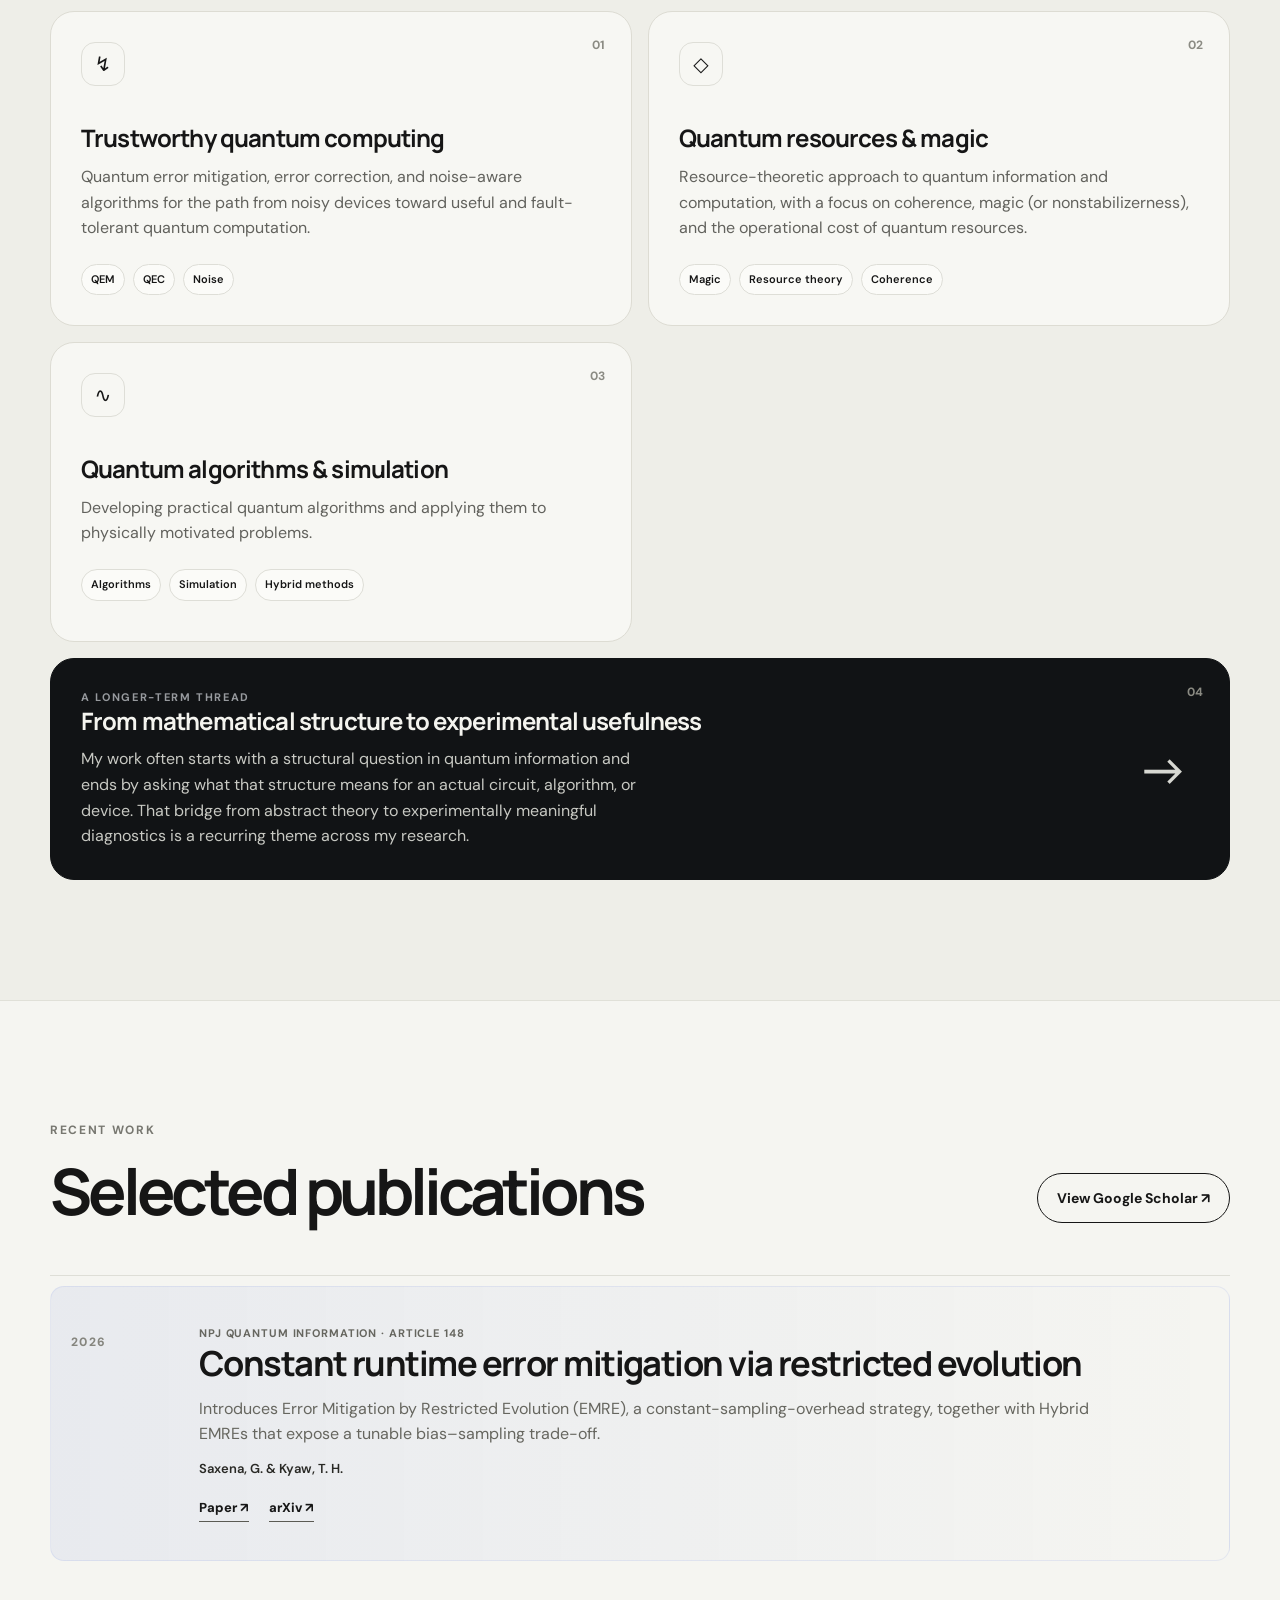
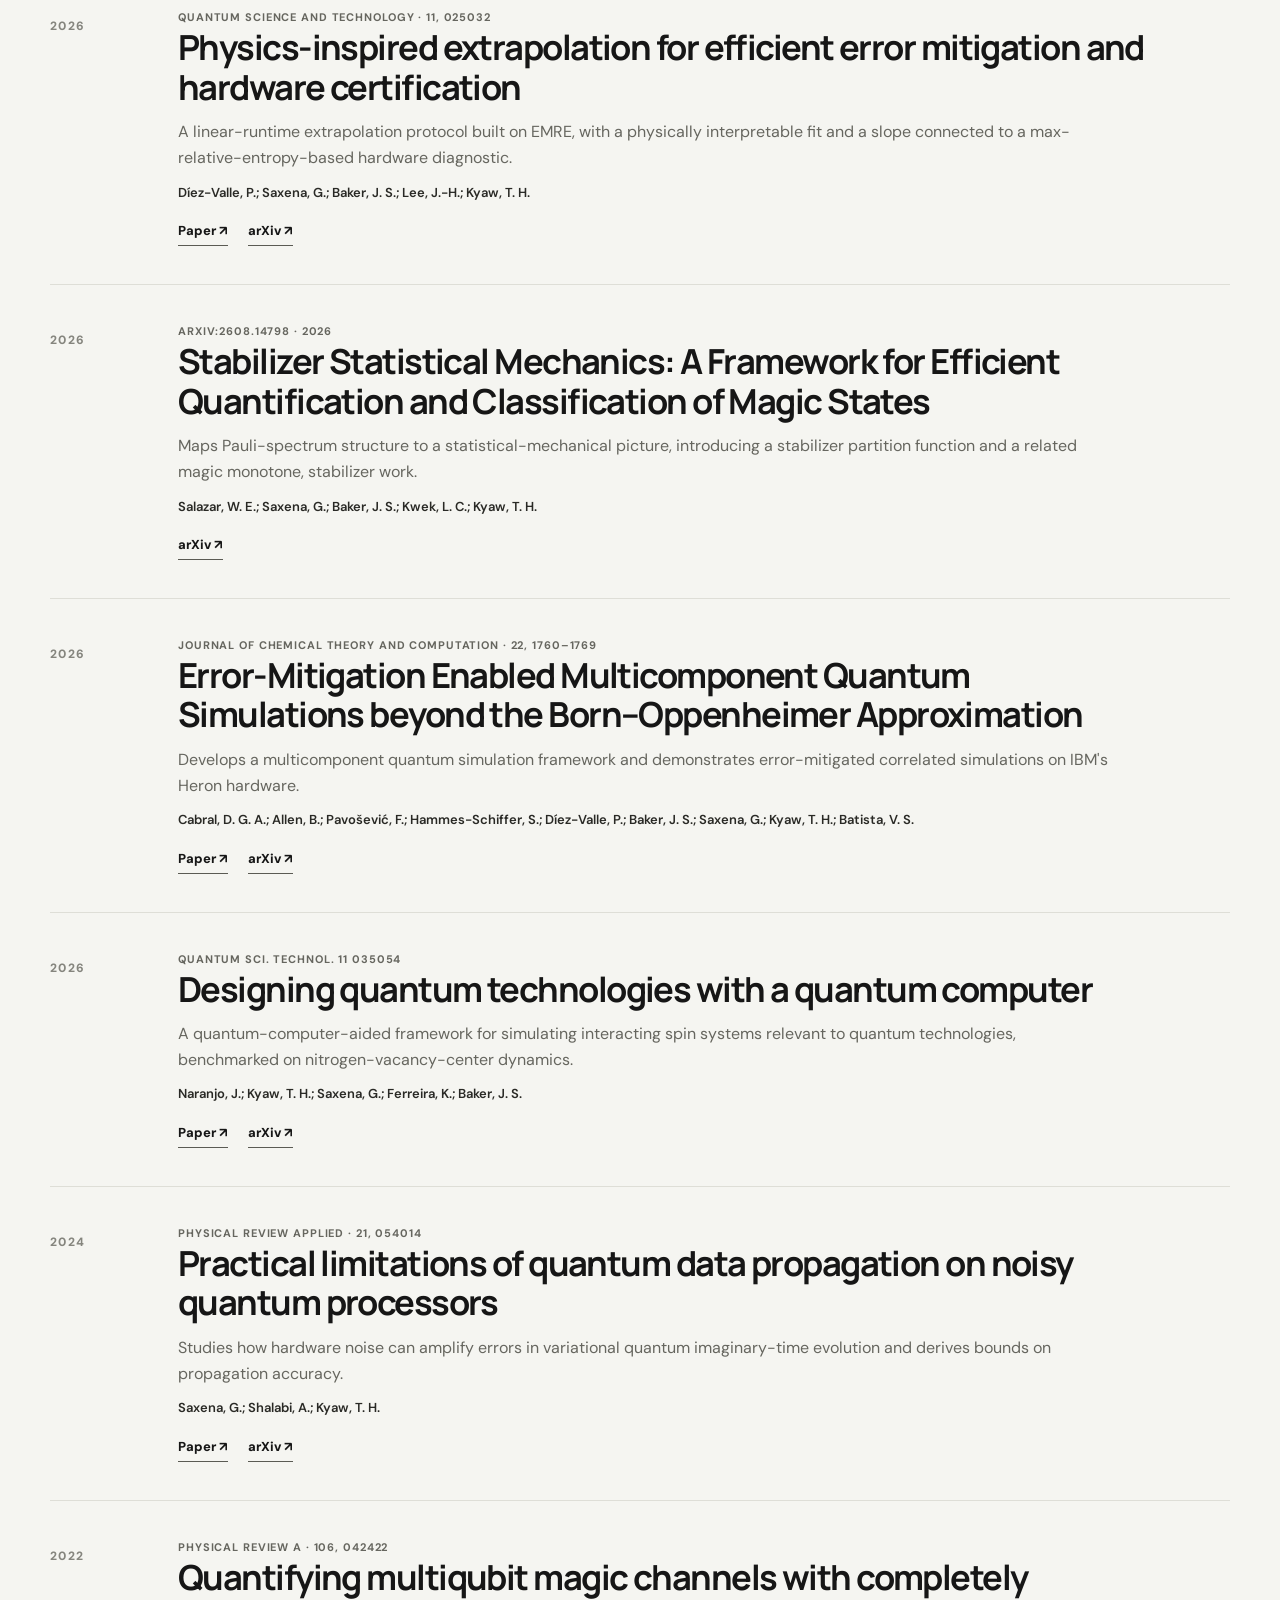
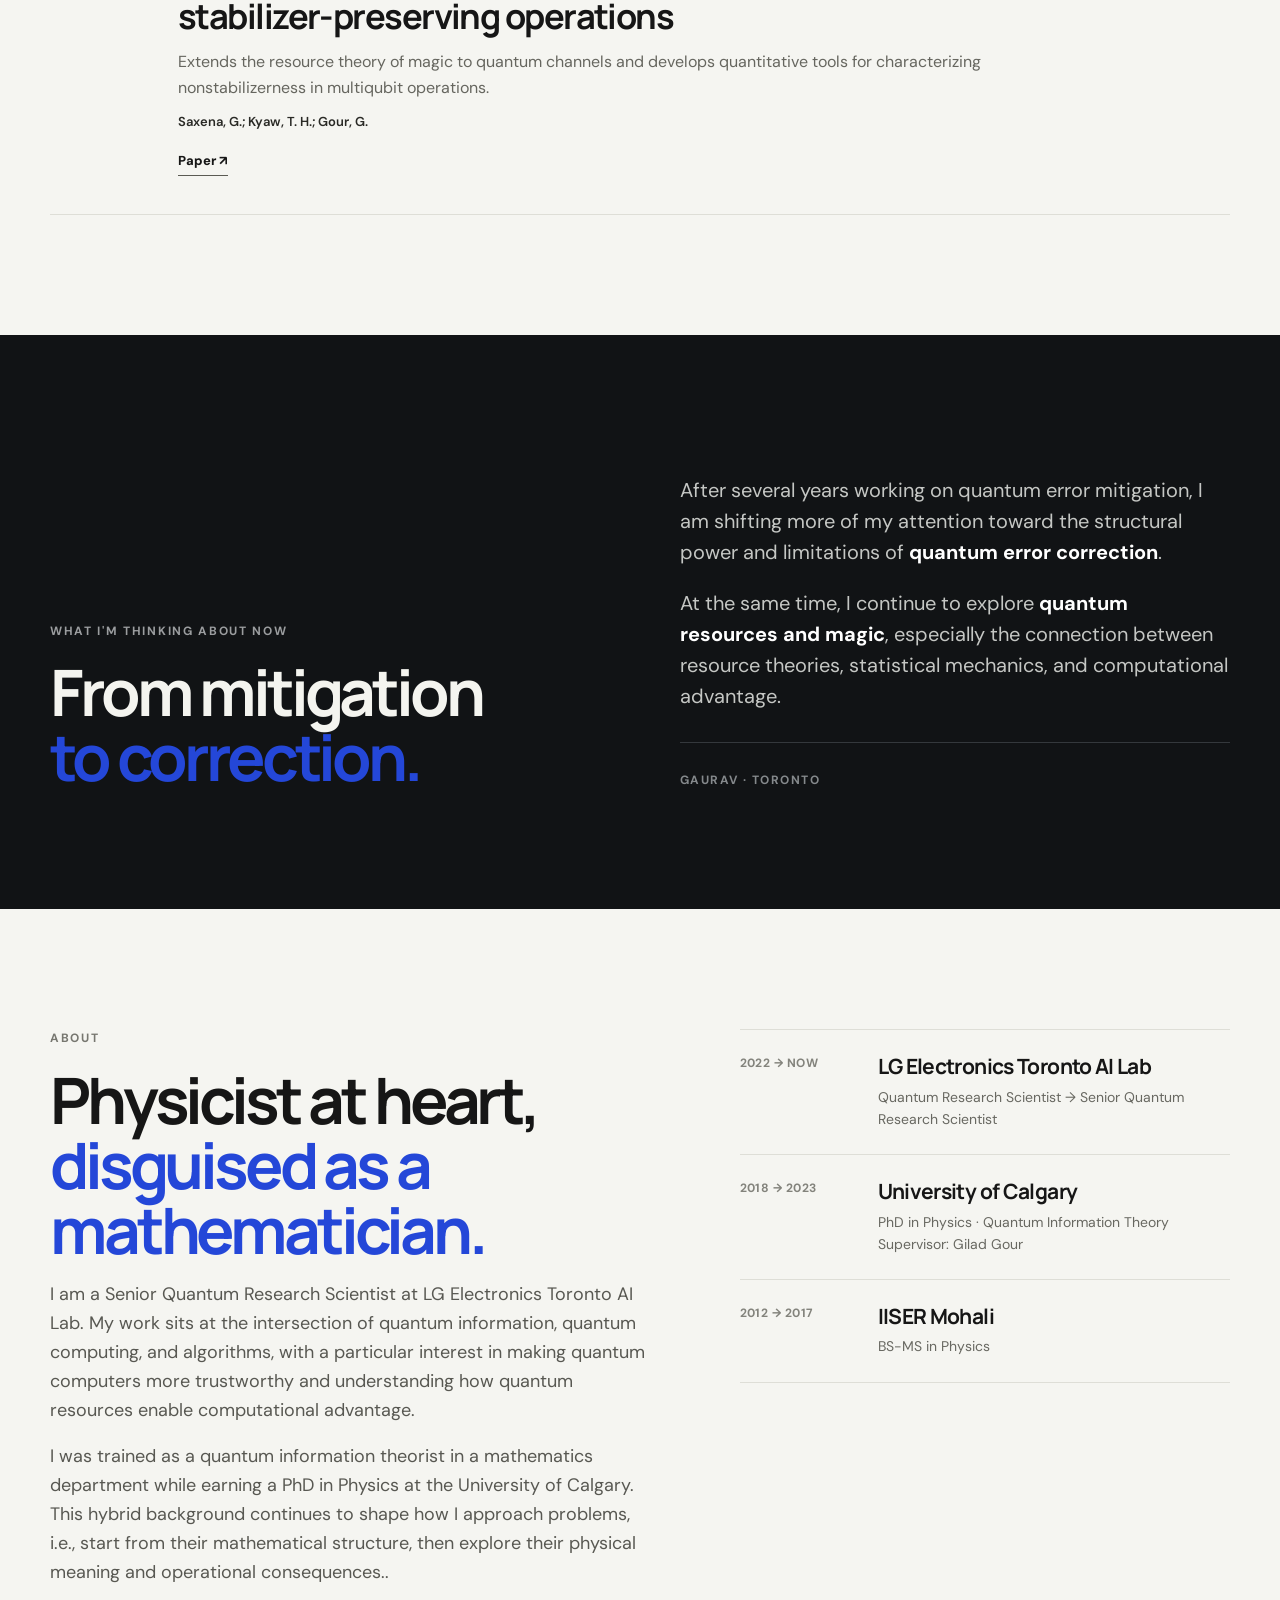
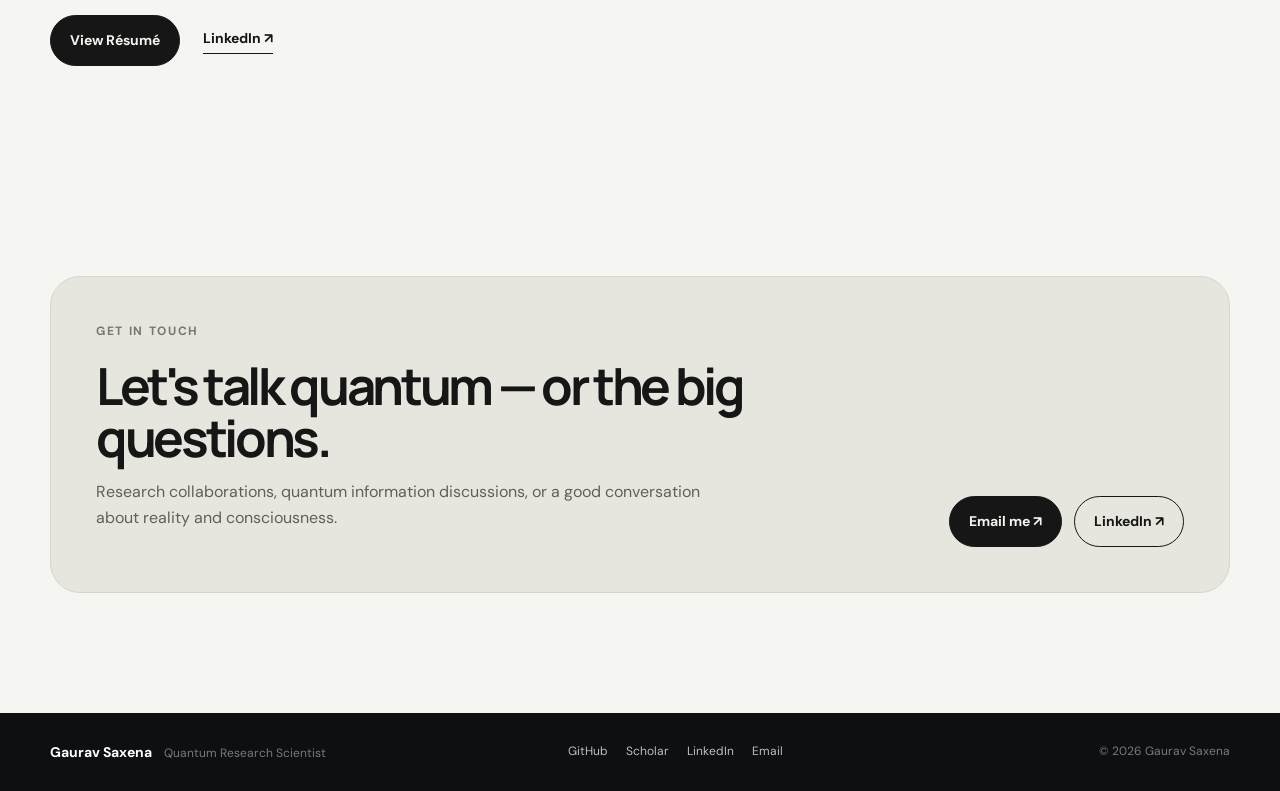
==== commit cfc9cc23: "Add LinkedIn and Resume links to top" ====
--- a/index.html
+++ b/index.html
@@ -53,6 +53,8 @@
             <a class="button button-dark" href="#research">Explore my research <span>↓</span></a>
             <a class="text-link" href="https://scholar.google.com/citations?user=7Rgm9icAAAAJ&hl=en" target="_blank" rel="noreferrer">Google Scholar ↗</a>
             <a class="text-link" href="https://github.com/gaurav-quantum" target="_blank" rel="noreferrer">GitHub ↗</a>
+            <a class="text-link" href="https://www.linkedin.com/in/gaurav-iiser" target="_blank" rel="noopener noreferrer"> LinkedIn ↗ </a>
+            <a class="button button-dark" href="assets/Gaurav_Saxena_Resume.pdf" target="_blank" rel="noopener noreferrer"> View Résumé</a>
           </div>
         </div>
 
--- a/styles.css
+++ b/styles.css
@@ -113,3 +113,20 @@
 .hobby-link {
   margin-top: 22px;
 }
+
+.hero-portrait {
+  width: 100%;
+  min-width: 0;
+  aspect-ratio: 1 / 1;
+  background: #e7e7e5;
+}
+
+.hero-portrait img {
+  position: absolute;
+  inset: 0;
+  display: block;
+  width: 100%;
+  height: 100%;
+  object-fit: contain;
+  object-position: center;
+}
